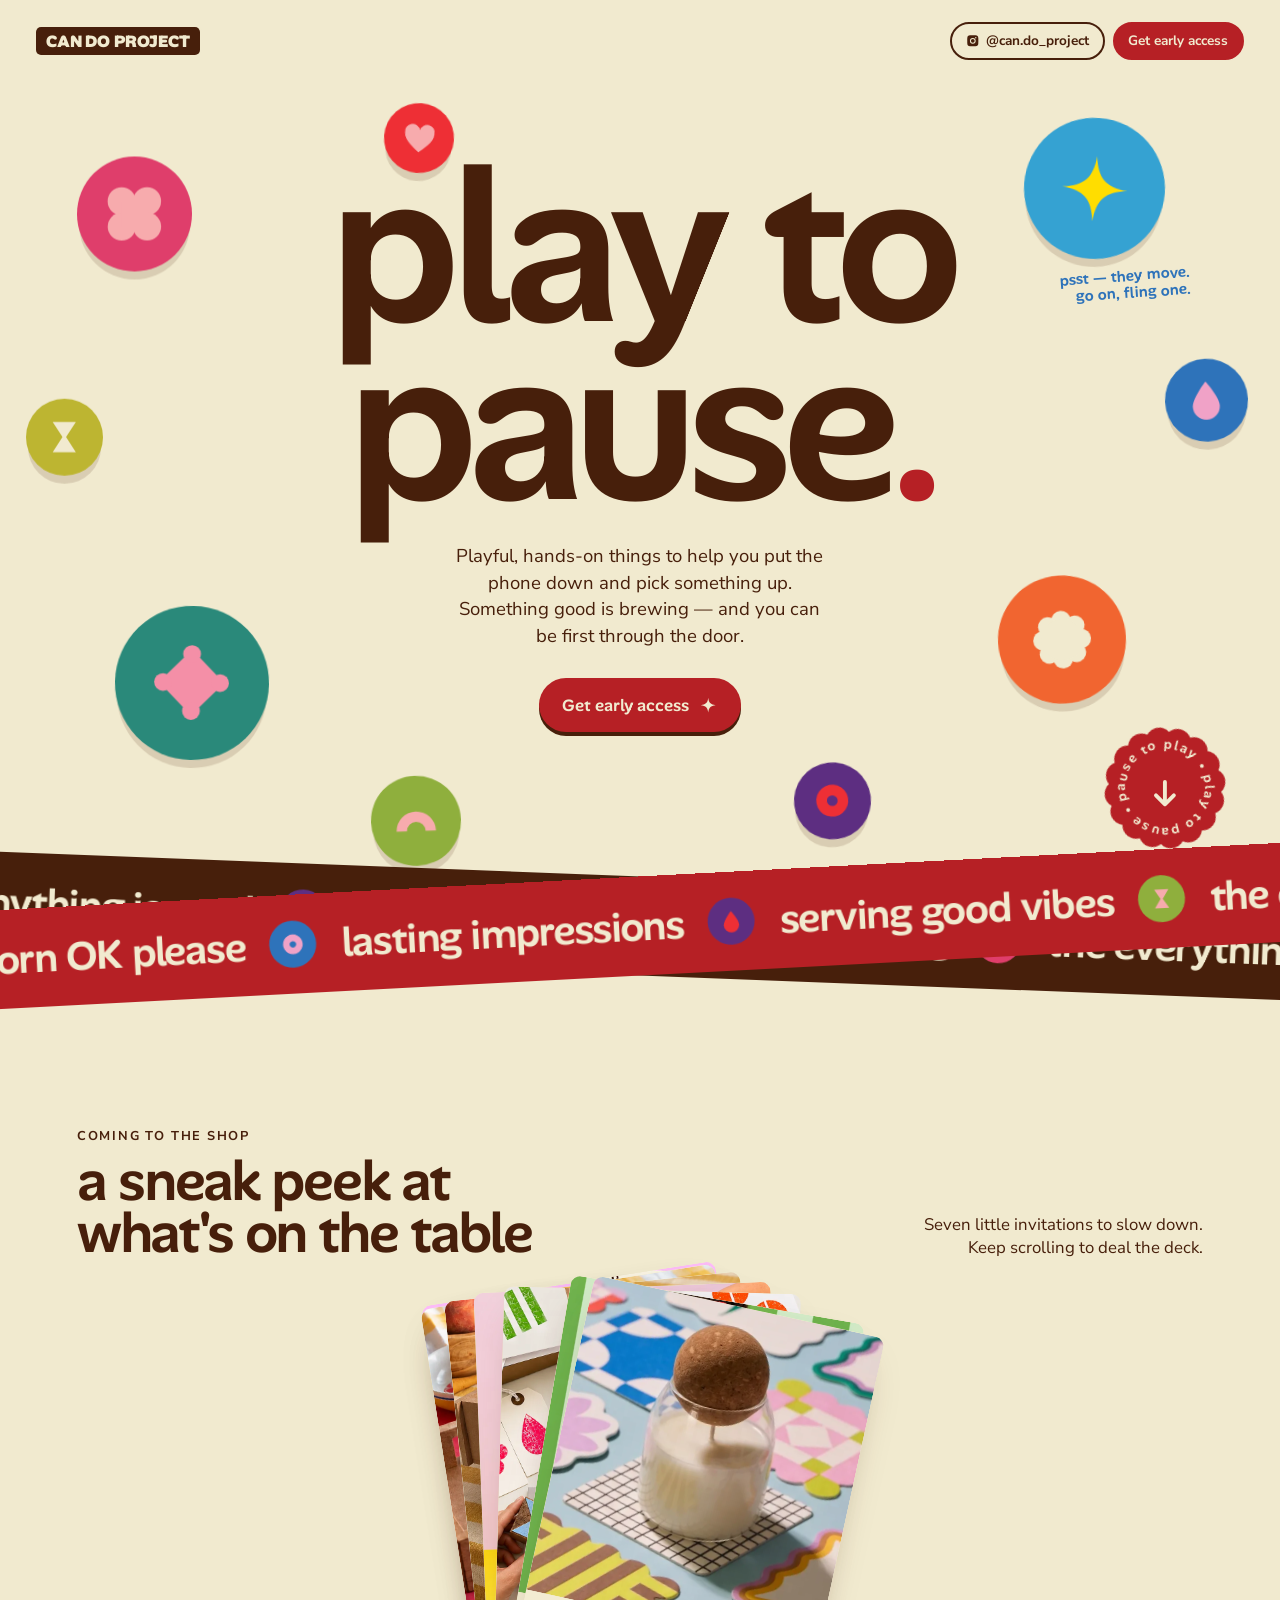
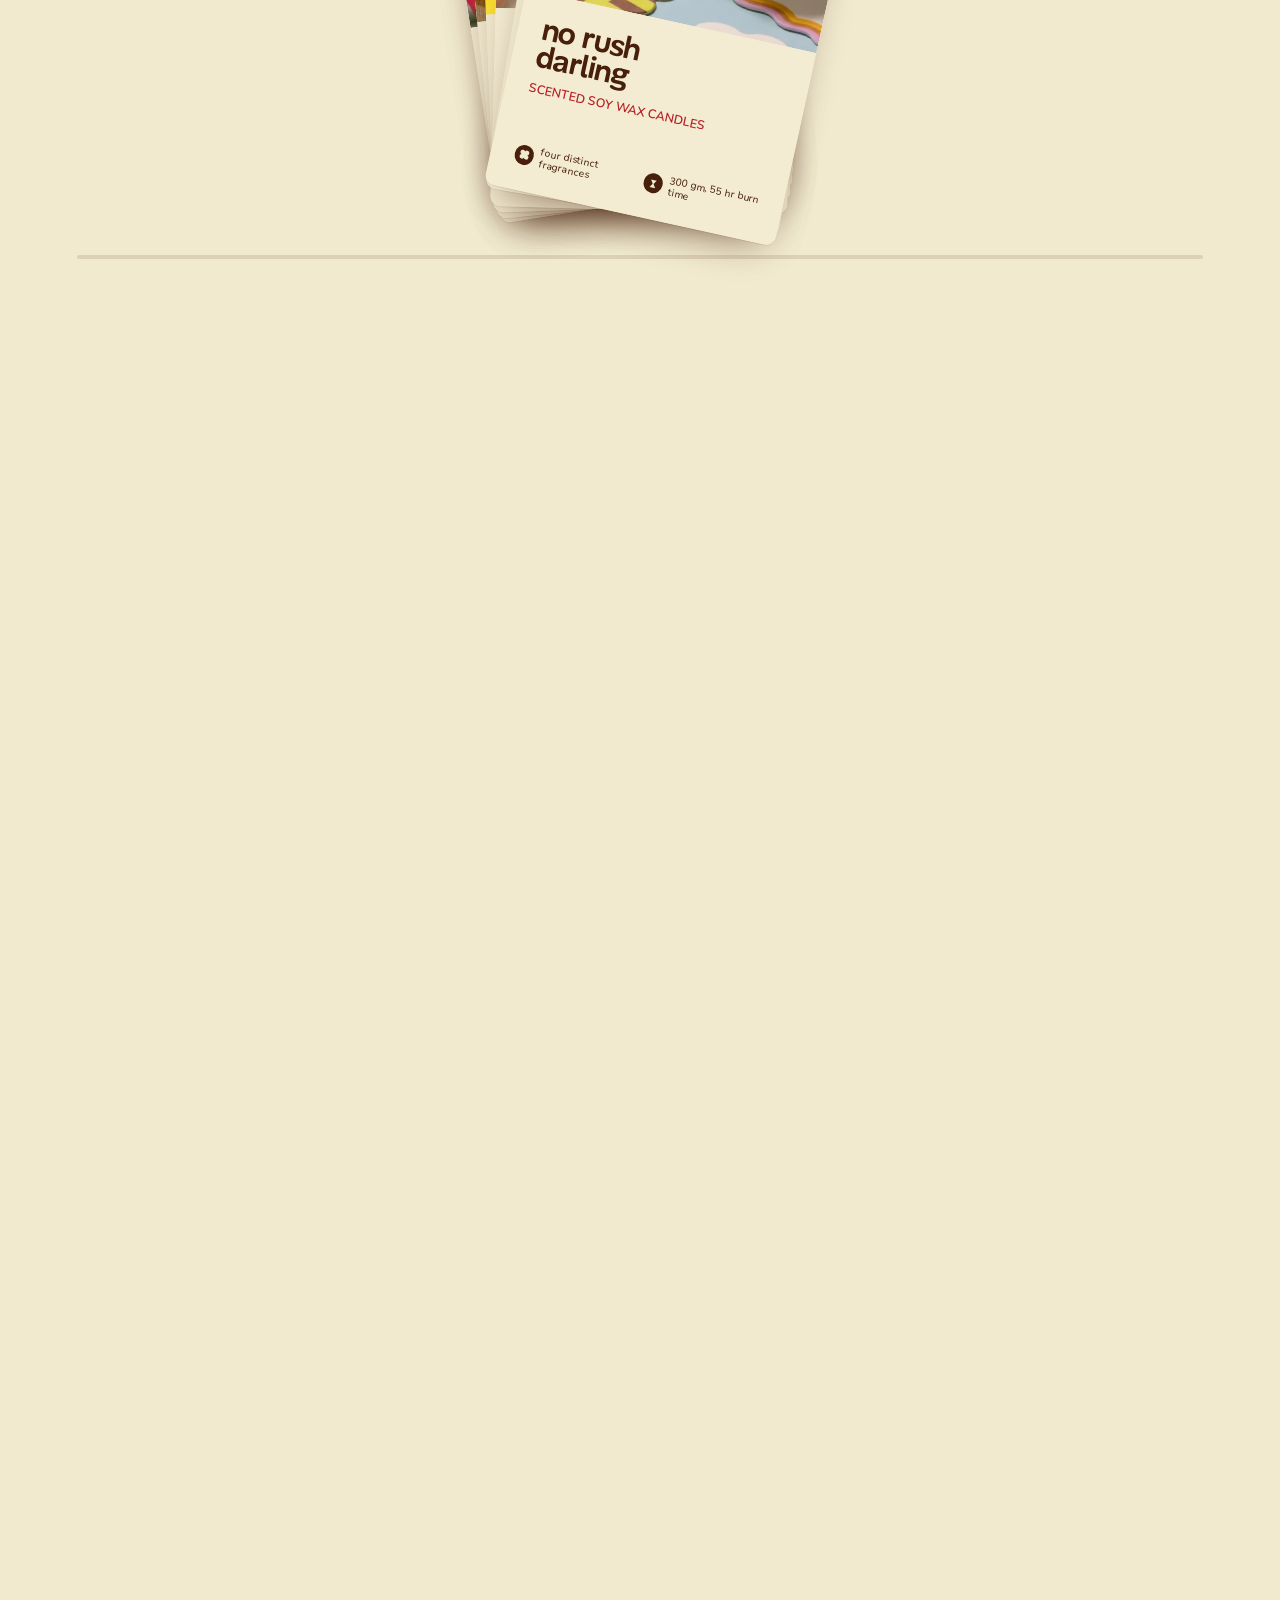
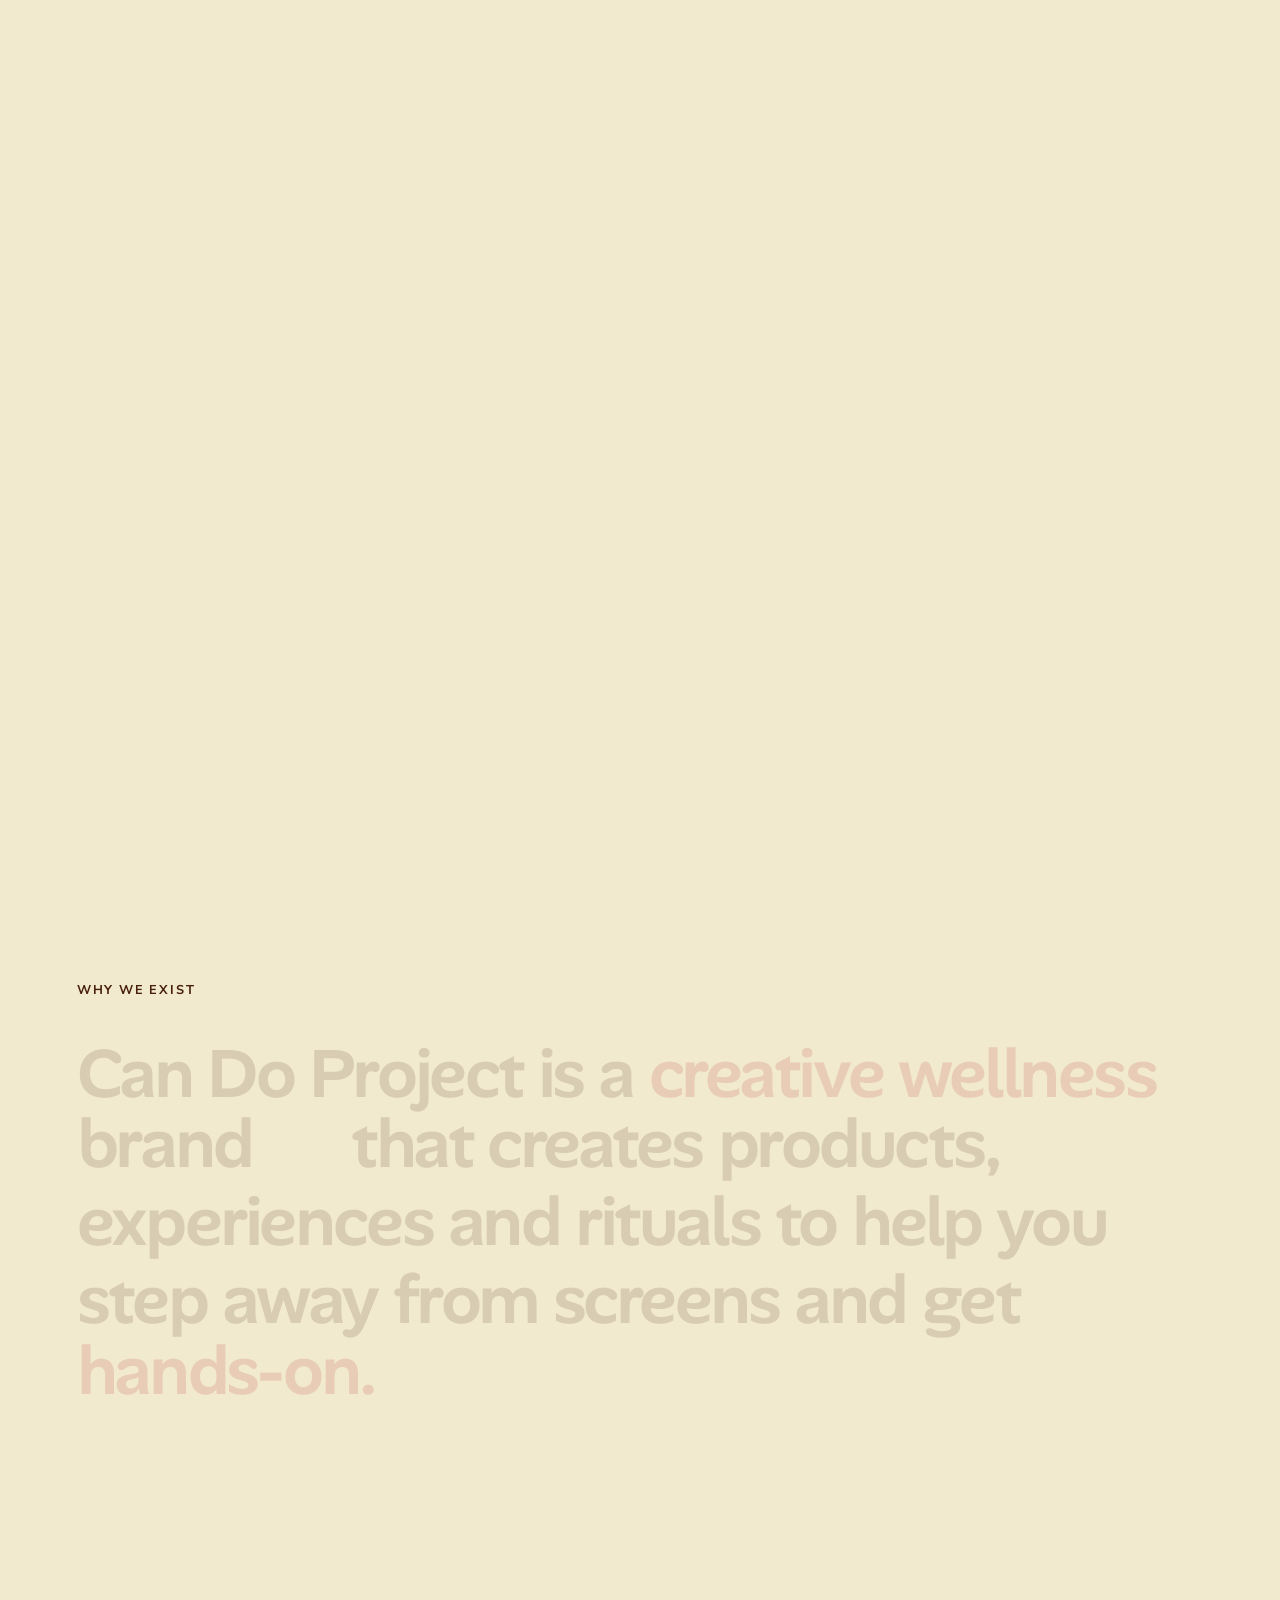
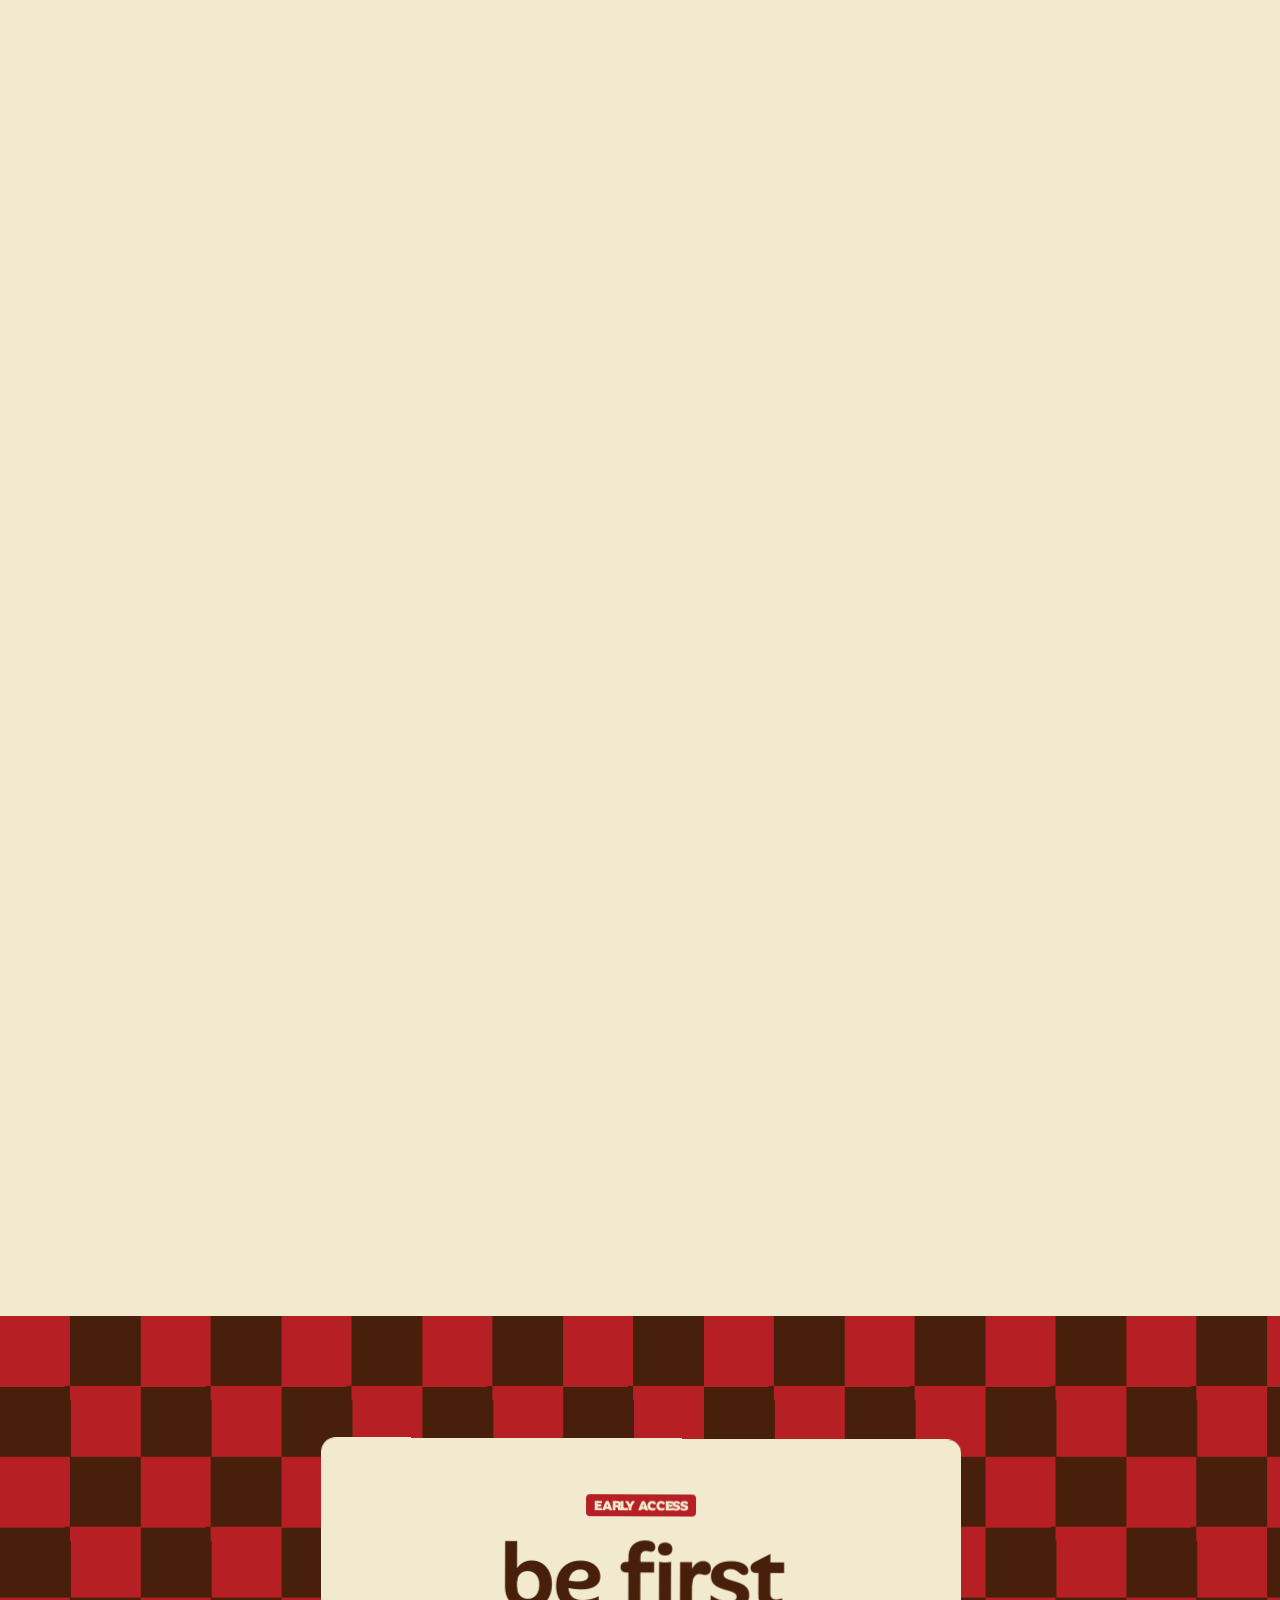
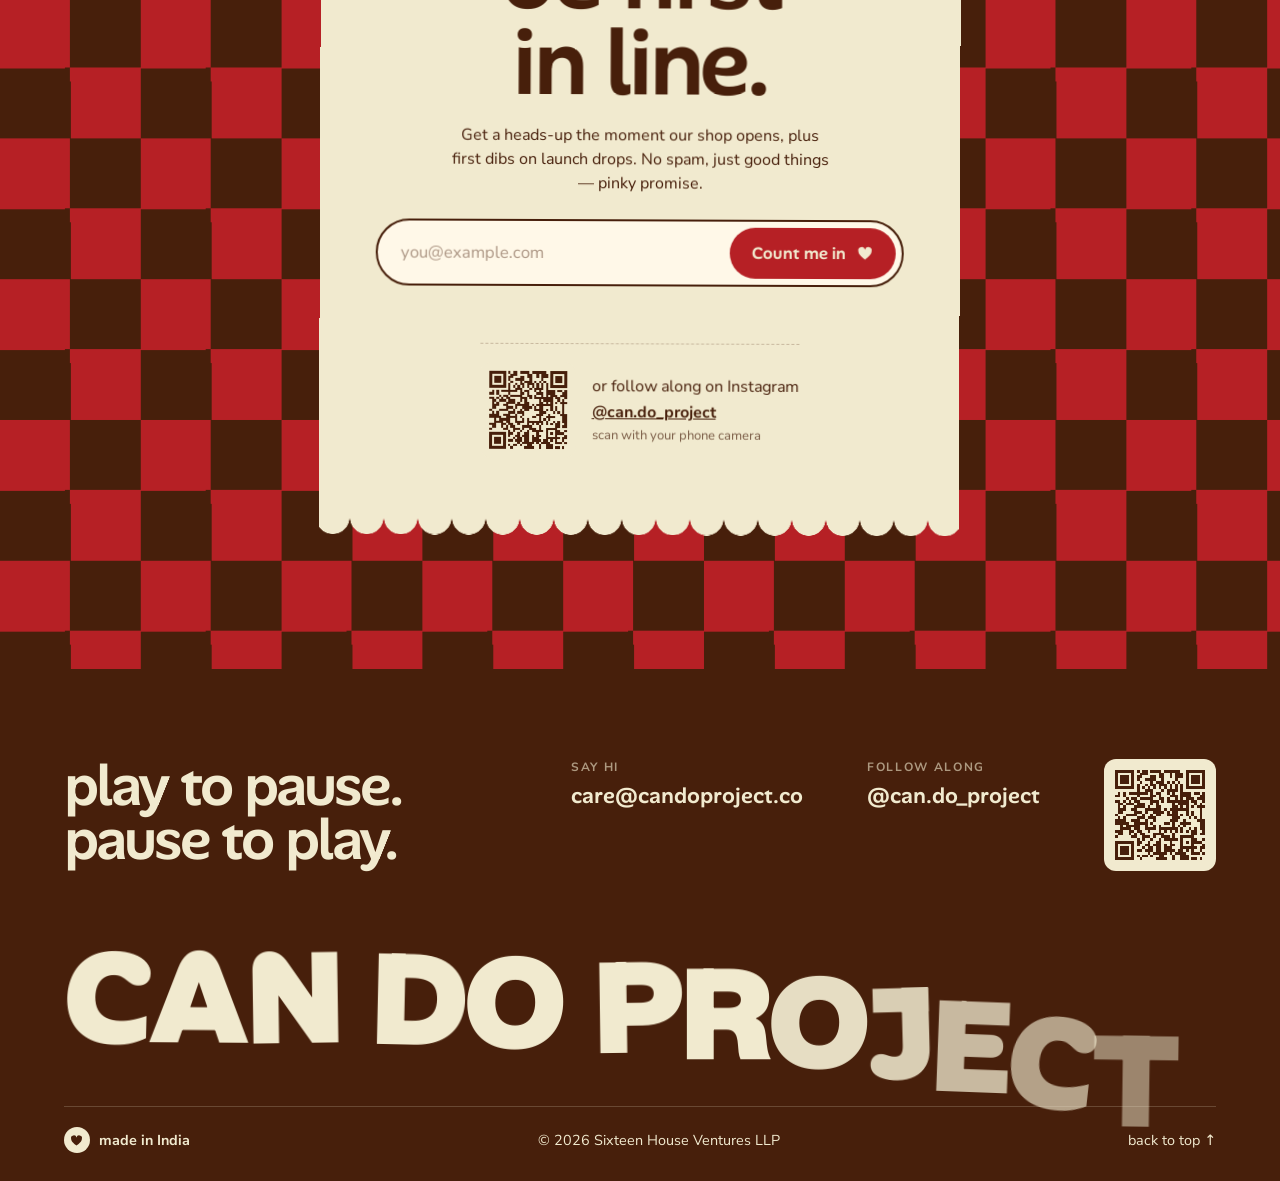
==== index.html @ a8f8ec64 "Centre the candle in the no rush darling card Crop the photo around the jar; it sat in the top-left " ====
<!doctype html>
<html lang="en">
<head>
  <meta charset="utf-8">
  <meta name="viewport" content="width=device-width, initial-scale=1">
  <title>Can Do Project — play to pause. Coming soon.</title>
  <meta name="description" content="Can Do Project is a creative wellness brand making hands-on products, experiences and rituals to help you step away from screens. Our shop opens soon — get early access.">
  <meta name="theme-color" content="#f1eacf">
  <meta property="og:type" content="website">
  <meta property="og:title" content="Can Do Project — play to pause.">
  <meta property="og:description" content="Hands-on things to help you step away from screens. Our shop opens soon.">
  <link rel="canonical" href="https://cando-project.in/">
  <meta property="og:url" content="https://cando-project.in/">
  <meta property="og:image" content="https://cando-project.in/assets/img/playing-cards-1.webp">
  <meta name="twitter:card" content="summary_large_image">
  <link rel="icon" href="data:image/svg+xml,%3Csvg xmlns='http://www.w3.org/2000/svg' viewBox='0 0 100 100'%3E%3Ccircle cx='50' cy='50' r='50' fill='%23df3e6b'/%3E%3Cg fill='%23f7abad'%3E%3Ccircle cx='37' cy='37' r='13'/%3E%3Ccircle cx='63' cy='37' r='13'/%3E%3Ccircle cx='37' cy='63' r='13'/%3E%3Ccircle cx='63' cy='63' r='13'/%3E%3Crect x='37' y='37' width='26' height='26'/%3E%3C/g%3E%3C/svg%3E">
  <link rel="preload" href="assets/fonts/AlanSans-Variable.woff2" as="font" type="font/woff2" crossorigin>
  <link rel="stylesheet" href="assets/css/base.css">
  <link rel="stylesheet" href="style.css">
</head>
<body>
  <a class="skip" href="#signup">Skip to early access signup</a>

  <header class="site-header">
    <a class="wordmark wordmark--tag" href="#top" aria-label="Can Do Project, back to top">Can Do Project</a>
    <nav class="site-header__nav" aria-label="Primary">
      <a class="pill pill--ghost" href="https://www.instagram.com/can.do_project" target="_blank" rel="noopener">
        <svg class="icon" viewBox="0 0 24 24" aria-hidden="true"><path d="M12 2.2c3.2 0 3.6 0 4.8.1 3.2.1 4.8 1.7 4.9 4.9.1 1.3.1 1.6.1 4.8s0 3.6-.1 4.8c-.1 3.2-1.7 4.8-4.9 4.9-1.3.1-1.6.1-4.8.1s-3.6 0-4.8-.1c-3.3-.1-4.8-1.7-4.9-4.9C2.2 15.6 2.2 15.2 2.2 12s0-3.6.1-4.8C2.4 3.9 3.9 2.4 7.2 2.3 8.4 2.2 8.8 2.2 12 2.2zm0 4.7a5.1 5.1 0 1 0 0 10.2 5.1 5.1 0 0 0 0-10.2zm0 8.4a3.3 3.3 0 1 1 0-6.6 3.3 3.3 0 0 1 0 6.6zm5.3-9.8a1.2 1.2 0 1 0 0 2.4 1.2 1.2 0 0 0 0-2.4z"/></svg>
        <span>@can.do_project</span>
      </a>
      <a class="pill pill--solid" href="#signup">Get early access</a>
    </nav>
  </header>

  <main id="top">
    <!-- HERO -->
    <section class="hero" aria-labelledby="hero-title">
      <div class="hero__coins" aria-hidden="true">
        <div class="drag" style="--x:6%;--y:17%;--s:9"><div class="coin" style="--bg:var(--rose);--fg:var(--blush)"><svg class="icon"><use href="assets/icons.svg#i-quatrefoil"/></svg></div></div>
        <div class="drag" style="--x:80%;--y:13%;--s:11"><div class="coin" style="--bg:var(--sky);--fg:var(--sun)"><svg class="icon"><use href="assets/icons.svg#i-sparkle"/></svg></div></div>
        <div class="drag" style="--x:9%;--y:68%;--s:12"><div class="coin" style="--bg:var(--teal);--fg:#f48fa7"><svg class="icon"><use href="assets/icons.svg#i-pillow"/></svg></div></div>
        <div class="drag" style="--x:78%;--y:64%;--s:10"><div class="coin" style="--bg:var(--tangerine);--fg:var(--beige)"><svg class="icon"><use href="assets/icons.svg#i-burst"/></svg></div></div>
        <div class="drag" style="--x:30%;--y:11%;--s:5.5"><div class="coin" style="--bg:var(--cherry);--fg:var(--blush)"><svg class="icon"><use href="assets/icons.svg#i-heart"/></svg></div></div>
        <div class="drag" style="--x:62%;--y:84%;--s:6"><div class="coin" style="--bg:var(--plum);--fg:var(--cherry)"><svg class="icon"><use href="assets/icons.svg#i-dot-ring"/></svg></div></div>
        <div class="drag drag--wide" style="--x:91%;--y:40%;--s:6.5"><div class="coin" style="--bg:var(--cobalt);--fg:var(--bubblegum)"><svg class="icon"><use href="assets/icons.svg#i-drop"/></svg></div></div>
        <div class="drag drag--wide" style="--x:2%;--y:44%;--s:6"><div class="coin" style="--bg:var(--olive);--fg:var(--beige)"><svg class="icon"><use href="assets/icons.svg#i-hourglass"/></svg></div></div>
        <div class="drag" style="--x:29%;--y:86%;--s:7"><div class="coin" style="--bg:var(--leaf);--fg:var(--blush)"><svg class="icon"><use href="assets/icons.svg#i-rainbow"/></svg></div></div>
        <p class="hero__hint">psst — they move.<br>go on, fling one.</p>
      </div>

      <div class="hero__inner">
        <h1 class="hero__title" id="hero-title">
          <span class="line">play to</span>
          <span class="line">pause<span class="hero__dot">.</span></span>
        </h1>
        <p class="hero__lede">Playful, hands-on things to help you put the phone down and pick something up. Something good is brewing — and you can be first through the door.</p>
        <a class="btn" href="#signup">
          <span>Get early access</span>
          <svg class="icon" aria-hidden="true"><use href="assets/icons.svg#i-sparkle"/></svg>
        </a>
      </div>

      <a class="badge" href="#products" aria-label="Scroll to see what we're making">
        <svg class="badge__spin" viewBox="0 0 100 100" aria-hidden="true">
          <use href="assets/icons.svg#i-badge" fill="var(--red)"/>
          <defs><path id="badge-path" d="M50 50m-31 0a31 31 0 1 1 62 0a31 31 0 1 1-62 0"/></defs>
          <!-- textLength = circumference − (circumference − natural width) ÷ 32 chars, so the gap at the join matches the others (spacing is only added between chars) -->
          <text><textPath href="#badge-path" textLength="193.55" lengthAdjust="spacing">play to pause • pause to play •&#160;</textPath></text>
        </svg>
        <svg class="badge__arrow" viewBox="0 0 24 24" aria-hidden="true"><path d="M12 4v15m0 0-6-6m6 6 6-6" fill="none" stroke="currentColor" stroke-width="2.6" stroke-linecap="round" stroke-linejoin="round"/></svg>
      </a>
    </section>

    <!-- MARQUEE -->
    <div class="ribbons" aria-hidden="true">
      <div class="ribbon ribbon--back"><div class="ribbon__track" data-dir="-1"></div></div>
      <div class="ribbon ribbon--front"><div class="ribbon__track" data-dir="1"></div></div>
    </div>

    <!-- PRODUCTS -->
    <section class="products" id="products" aria-labelledby="products-title">
      <div class="products__head">
        <p class="eyebrow">coming to the shop</p>
        <h2 id="products-title">a sneak peek at<br>what's on the table</h2>
        <p class="products__note">Seven little invitations to slow down. <span class="desk-only">Keep scrolling to deal the deck.</span><span class="mob-only">Swipe through the deck.</span></p>
      </div>

      <div class="products__viewport">
        <div class="products__track">
          <article class="easel" style="--c:var(--sleeve-pink)">
            <div class="easel__img"><img src="assets/img/playing-cards-5.webp" alt="Hands holding illustrated Can Do Project playing cards" width="1121" height="1403" loading="lazy" decoding="async"></div>
            <div class="easel__body">
              <h3 class="easel__title">play. pause.<br>shuffle. repeat.</h3>
              <p class="easel__kind">Playing cards</p>
              <ul class="easel__points">
                <li><span class="coin"><svg class="icon"><use href="assets/icons.svg#i-bars"/></svg></span>52 playing cards + 2 jokers</li>
                <li><span class="coin"><svg class="icon"><use href="assets/icons.svg#i-plus-flower"/></svg></span>kit includes acrylic markers</li>
              </ul>
            </div>
          </article>

          <article class="easel" style="--c:var(--sleeve-green)">
            <div class="easel__img"><img src="assets/img/tray-3.webp" alt="Wooden tray with rotating beads on a striped cloth beside paint pots" width="1600" height="902" loading="lazy" decoding="async"></div>
            <div class="easel__body">
              <h3 class="easel__title">serving<br>good vibes</h3>
              <p class="easel__kind">Tray with rotating beads</p>
              <ul class="easel__points">
                <li><span class="coin"><svg class="icon"><use href="assets/icons.svg#i-heart"/></svg></span>crafted by skilled hands</li>
                <li><span class="coin"><svg class="icon"><use href="assets/icons.svg#i-plus-flower"/></svg></span>kit includes paints and paint brush</li>
              </ul>
            </div>
          </article>

          <article class="easel" style="--c:var(--sleeve-navy)">
            <div class="easel__img"><img src="assets/img/truck-2.webp" alt="Handmade wooden truck on a yellow striped tablecloth with paints" width="1536" height="1024" loading="lazy" decoding="async"></div>
            <div class="easel__body">
              <h3 class="easel__title">horn OK<br>please</h3>
              <p class="easel__kind">Truck with wheels</p>
              <ul class="easel__points">
                <li><span class="coin"><svg class="icon"><use href="assets/icons.svg#i-heart"/></svg></span>crafted by skilled hands</li>
                <li><span class="coin"><svg class="icon"><use href="assets/icons.svg#i-plus-flower"/></svg></span>kit includes paints and paint brush</li>
              </ul>
            </div>
          </article>

          <article class="easel" style="--c:var(--red)">
            <div class="easel__img"><img src="assets/img/journal-8.webp" alt="A red 'the anything journal' balanced on a yellow surface" width="1067" height="1600" loading="lazy" decoding="async"></div>
            <div class="easel__body">
              <h3 class="easel__title">the anything<br>journal</h3>
              <p class="easel__kind">Prompted journal</p>
              <ul class="easel__points">
                <li><span class="coin"><svg class="icon"><use href="assets/icons.svg#i-arch"/></svg></span>120+ pages with prompts</li>
                <li><span class="coin"><svg class="icon"><use href="assets/icons.svg#i-plus-flower"/></svg></span>includes sticker sheet</li>
              </ul>
            </div>
          </article>

          <article class="easel" style="--c:var(--sleeve-purple)">
            <div class="easel__img"><img src="assets/img/blocks-1.webp" alt="Wooden printing blocks stamping colourful shapes onto cards and tags" width="1600" height="900" loading="lazy" decoding="async"></div>
            <div class="easel__body">
              <h3 class="easel__title">lasting<br>impressions</h3>
              <p class="easel__kind">Wooden blocks &amp; cards</p>
              <ul class="easel__points">
                <li><span class="coin"><svg class="icon"><use href="assets/icons.svg#i-peanut"/></svg></span>crafted from jamun wood</li>
                <li><span class="coin"><svg class="icon"><use href="assets/icons.svg#i-plus-flower"/></svg></span>kit includes paints and paint brush</li>
              </ul>
            </div>
          </article>

          <article class="easel" style="--c:var(--cherry)">
            <div class="easel__img"><img src="assets/img/tote-1.webp" alt="Person carrying a canvas tote with a red strap against green stripes" width="1600" height="1132" loading="lazy" decoding="async"></div>
            <div class="easel__body">
              <h3 class="easel__title">the everything<br>tote</h3>
              <p class="easel__kind">Everyday canvas tote</p>
              <ul class="easel__points">
                <li><span class="coin"><svg class="icon"><use href="assets/icons.svg#i-squiggle-block"/></svg></span>press-on stickers included</li>
                <li><span class="coin"><svg class="icon"><use href="assets/icons.svg#i-plus-flower"/></svg></span>acrylic markers inside</li>
              </ul>
            </div>
          </article>

          <article class="easel" style="--c:var(--choc);--k:var(--red)">
            <div class="easel__img"><img src="assets/img/candle-2-centre.webp" alt="Soy wax candle in a glass jar with a cork lid, on patterned coasters" width="660" height="740" loading="lazy" decoding="async"></div>
            <div class="easel__body">
              <h3 class="easel__title">no rush<br>darling</h3>
              <p class="easel__kind">Scented soy wax candles</p>
              <ul class="easel__points">
                <li><span class="coin"><svg class="icon"><use href="assets/icons.svg#i-quatrefoil"/></svg></span>four distinct fragrances</li>
                <li><span class="coin"><svg class="icon"><use href="assets/icons.svg#i-hourglass"/></svg></span>300 gm, 55 hr burn time</li>
              </ul>
            </div>
          </article>
        </div>
      </div>
      <div class="products__progress" aria-hidden="true"><span></span></div>
    </section>

    <!-- MANIFESTO -->
    <section class="manifesto" aria-label="About Can Do Project">
      <p class="eyebrow">why we exist</p>
      <p class="manifesto__text">
        Can Do Project is a <em>creative wellness</em> brand
        <span class="m-coin coin" style="--bg:var(--sky);--fg:var(--sun)" aria-hidden="true"><svg class="icon"><use href="assets/icons.svg#i-sparkle"/></svg></span>
        that creates products, experiences and rituals to help you
        <span class="m-coin coin" style="--bg:var(--rose);--fg:var(--blush)" aria-hidden="true"><svg class="icon"><use href="assets/icons.svg#i-quatrefoil"/></svg></span>
        step away from screens and get <em>hands-on.</em>
      </p>
      <p class="manifesto__sub">Whether you're spending time alone or with loved ones, we make space for you to be present, unwind and simply enjoy the moment.</p>
    </section>

    <!-- SIGNUP -->
    <section class="signup pat-checker" id="signup" aria-labelledby="signup-title">
      <div class="signup__card scallop-bottom">
        <div class="signup__content">
          <span class="wordmark wordmark--tag signup__tag">Early access</span>
          <h2 id="signup-title">be first<br>in line.</h2>
          <p>Get a heads-up the moment our shop opens, plus first dibs on launch drops. No spam, just good things — pinky promise.</p>

          <!--
            Wire-up: set data-endpoint to your list's POST URL (Klaviyo / Formspree / a Shopify
            customer form proxy). The handler in main.js POSTs FormData with an `email` field.
            Left empty, the form shows the success state locally so the page can be reviewed.
          -->
          <form class="signup__form" data-endpoint="" novalidate>
            <label class="sr-only" for="email">Email address</label>
            <input id="email" name="email" type="email" inputmode="email" autocomplete="email" placeholder="you@example.com" required aria-describedby="email-msg">
            <button type="submit" class="btn">
              <span>Count me in</span>
              <svg class="icon" aria-hidden="true"><use href="assets/icons.svg#i-heart"/></svg>
            </button>
          </form>
          <p class="signup__msg" id="email-msg" role="status" aria-live="polite"></p>
          <div class="qr-follow signup__qr">
            <a class="qr" href="https://www.instagram.com/can.do_project" target="_blank" rel="noopener" aria-label="Instagram QR code — @can.do_project">
              <svg aria-hidden="true"><use href="assets/icons.svg#i-qr-instagram"/></svg>
            </a>
            <p class="qr-follow__text">
              <span>or follow along on Instagram</span>
              <a href="https://www.instagram.com/can.do_project" target="_blank" rel="noopener"><strong>@can.do_project</strong></a>
              <span class="qr-follow__hint qr-only">scan with your phone camera</span>
            </p>
          </div>
        </div>

        <div class="signup__done" hidden>
          <div class="coin signup__done-coin" style="--bg:var(--red);--fg:var(--beige)" aria-hidden="true"><svg class="icon"><use href="assets/icons.svg#i-burst"/></svg></div>
          <h2 tabindex="-1">you're on<br>the list!</h2>
          <p>We'll send one little note when the doors open. Until then — no rush, darling.</p>
        </div>
        <div class="signup__burst" aria-hidden="true"></div>
      </div>
    </section>
  </main>

  <footer class="site-footer">
    <div class="site-footer__top">
      <p class="site-footer__line">play to pause.<br>pause to play.</p>
      <div class="site-footer__links">
        <div>
          <p class="label">say hi</p>
          <a href="mailto:care@candoproject.co">care@candoproject.co</a>
        </div>
        <div>
          <p class="label">follow along</p>
          <a href="https://www.instagram.com/can.do_project" target="_blank" rel="noopener">@can.do_project</a>
        </div>
        <a class="qr site-footer__qr" href="https://www.instagram.com/can.do_project" target="_blank" rel="noopener" aria-label="Instagram QR code — @can.do_project">
          <svg aria-hidden="true"><use href="assets/icons.svg#i-qr-instagram"/></svg>
        </a>
      </div>
    </div>
    <p class="site-footer__mark wordmark" aria-hidden="true">Can Do Project</p>
    <div class="site-footer__bottom">
      <span class="made"><span class="coin" style="--bg:var(--beige);--fg:var(--choc)" aria-hidden="true"><svg class="icon"><use href="assets/icons.svg#i-heart"/></svg></span> made in India</span>
      <span>© 2026 Sixteen House Ventures LLP</span>
      <a href="#top">back to top ↑</a>
    </div>
  </footer>

  <script src="assets/vendor/gsap/gsap.min.js"></script>
  <script src="assets/vendor/gsap/ScrollTrigger.min.js"></script>
  <script src="assets/vendor/gsap/SplitText.min.js"></script>
  <script src="assets/vendor/gsap/Draggable.min.js"></script>
  <script src="assets/vendor/gsap/InertiaPlugin.min.js"></script>
  <script src="main.js"></script>
</body>
</html>
---- assets/css/base.css ----
/* Can Do Project — shared tokens. Values sampled from CDP_Design Toolkit-22Oct.ai */

@font-face {
  font-family: "Alan Sans";
  src: url("../fonts/AlanSans-Variable.woff2") format("woff2");
  font-weight: 300 900;
  font-display: swap;
}
@font-face {
  font-family: "Nunito Sans";
  src: url("../fonts/NunitoSans-Variable.woff2") format("woff2");
  font-weight: 200 1000;
  font-stretch: 75% 125%;
  font-display: swap;
}

:root {
  /* primary */
  --red: #b62025;
  --choc: #471f0b;
  --beige: #f1eacf;

  /* secondary — use in the recommended pairs below */
  --blush: #f7abad;
  --cherry: #ee2f35;
  --sky: #35a2d2;
  --sun: #ffdd00;
  --cobalt: #2e73ba;
  --bubblegum: #f0a2c7;
  --teal: #2a897a;
  --tangerine: #f16530;
  --slate: #6196a5;
  --candy: #f8c1d9;
  --leaf: #8faf3d;
  --olive: #bdb531;
  --mauve: #c99fba;
  --plum: #5d2e81;
  --rose: #df3e6b;

  /* packaging sleeve colours */
  --sleeve-purple: #5d2c86;
  --sleeve-pink: #ed3e74;
  --sleeve-cyan: #3ec6f0;
  --sleeve-navy: #1b4f9c;
  --sleeve-green: #0f6b55;
  --kraft: #b98d67;

  --font-head: "Alan Sans", "Nunito Sans", system-ui, sans-serif;
  --font-body: "Nunito Sans", system-ui, sans-serif;

  --ease-out: cubic-bezier(0.22, 1, 0.36, 1);
  --ease-bounce: cubic-bezier(0.34, 1.56, 0.64, 1);
}

*,
*::before,
*::after { box-sizing: border-box; }

html { -webkit-text-size-adjust: 100%; }

body {
  margin: 0;
  font-family: var(--font-body);
  font-weight: 400;
  color: var(--choc);
  background: var(--beige);
  -webkit-font-smoothing: antialiased;
  text-rendering: optimizeLegibility;
}

img, svg { display: block; max-width: 100%; }

h1, h2, h3, h4 {
  margin: 0;
  font-family: var(--font-head);
  font-weight: 600;
  letter-spacing: -0.035em;
  line-height: 0.92;
}

p { margin: 0; }

a { color: inherit; }

button, input { font: inherit; color: inherit; }

.sr-only {
  position: absolute; width: 1px; height: 1px; padding: 0; margin: -1px;
  overflow: hidden; clip: rect(0 0 0 0); white-space: nowrap; border: 0;
}

/* Wordmark — Alan Sans heavy caps, as in the logo lockups */
.wordmark {
  font-family: var(--font-head);
  font-weight: 800;
  letter-spacing: -0.01em;
  text-transform: uppercase;
  line-height: 1;
}
.wordmark--tag {
  display: inline-block;
  padding: 0.35em 0.6em 0.3em;
  border-radius: 0.3em;
  background: var(--choc);
  color: var(--beige);
}

/* Icon from sprite: <svg class="icon"><use href="../assets/icons.svg#i-quatrefoil"/></svg> */
.icon { width: 1em; height: 1em; fill: currentColor; flex: none; }

/* Coin: coloured circle holding a lighter shape (the packaging icon grid) */
.coin {
  --bg: var(--rose);
  --fg: var(--blush);
  display: grid;
  place-items: center;
  aspect-ratio: 1;
  border-radius: 50%;
  background: var(--bg);
  color: var(--fg);
}
.coin > .icon { width: 58%; height: 58%; }

/* Scalloped bottom edge — the cream card on every sleeve */
.scallop-bottom {
  --s: 28px;
  -webkit-mask:
    linear-gradient(#000 0 0) top / 100% calc(100% - var(--s) / 2) no-repeat,
    radial-gradient(circle at 50% 0, #000 calc(var(--s) / 2 - 0.5px), #0000 calc(var(--s) / 2)) bottom / var(--s) calc(var(--s) / 2) repeat-x;
  mask:
    linear-gradient(#000 0 0) top / 100% calc(100% - var(--s) / 2) no-repeat,
    radial-gradient(circle at 50% 0, #000 calc(var(--s) / 2 - 0.5px), #0000 calc(var(--s) / 2)) bottom / var(--s) calc(var(--s) / 2) repeat-x;
}

/* Postage-stamp perforated edge */
.stamp-edge {
  --p: 14px;
  -webkit-mask: radial-gradient(circle at center, #0000 calc(var(--p) / 3.2), #000 calc(var(--p) / 3.2 + 0.5px)) 50% 50% / var(--p) var(--p) round,
    linear-gradient(#000 0 0) content-box;
  -webkit-mask-composite: source-over;
  padding: calc(var(--p) / 2);
  mask: radial-gradient(circle at center, #0000 calc(var(--p) / 3.2), #000 calc(var(--p) / 3.2 + 0.5px)) 50% 50% / var(--p) var(--p) round,
    linear-gradient(#000 0 0) content-box;
  mask-composite: add;
}

/* Instagram QR — dark-on-light only (inverted codes fail on some scanners).
   The symbol includes its own quiet zone, so no padding is needed. Hidden on phone
   widths: nobody can scan the screen they're holding, and the @handle link stays. */
.qr {
  --qr-size: 104px;
  display: block;
  flex: none;
  width: var(--qr-size);
  aspect-ratio: 1;
  border-radius: 12px;
  background: var(--beige);
  color: var(--choc);
  transition: transform 0.4s var(--ease-bounce);
}
.qr svg { width: 100%; height: 100%; }
a.qr:hover { transform: rotate(-3deg) scale(1.04); }
.qr-follow { display: flex; align-items: center; gap: 16px; }
.qr-follow__text { display: grid; gap: 2px; line-height: 1.3; }
.qr-follow__hint { font-size: 0.8125rem; opacity: 0.7; }
@media (max-width: 699px) {
  .qr, .qr-only { display: none; }
}

/* Patterns from the toolkit (red + chocolate) */
.pat-stripes { background: repeating-linear-gradient(90deg, var(--a, var(--choc)) 0 var(--w, 40px), var(--b, var(--red)) 0 calc(var(--w, 40px) * 2)); }
.pat-checker {
  background:
    repeating-conic-gradient(var(--a, var(--choc)) 0 25%, var(--b, var(--red)) 0 50%) 0 0 / var(--w, 80px) var(--w, 80px);
}
.pat-dots {
  background:
    radial-gradient(circle, var(--b, var(--red)) 70%, transparent calc(70% + 1px)) 0 0 / var(--w, 60px) var(--w, 60px),
    var(--a, var(--choc));
}

@media (prefers-reduced-motion: reduce) {
  *, *::before, *::after {
    animation-duration: 0.01ms !important;
    animation-iteration-count: 1 !important;
    transition-duration: 0.01ms !important;
    scroll-behavior: auto !important;
  }
}
---- style.css ----
/* v1 — playground */

html { scroll-behavior: smooth; overflow-x: clip; }
[hidden] { display: none !important; }
body { overflow-x: clip; }

:focus-visible {
  outline: 3px solid var(--sky);
  outline-offset: 3px;
  border-radius: 6px;
}

.skip {
  position: fixed; top: 10px; left: 10px; z-index: 100;
  padding: 10px 14px; border-radius: 8px;
  background: var(--choc); color: var(--beige);
  transform: translateY(-150%);
}
.skip:focus { transform: none; }

.eyebrow {
  display: inline-flex; align-items: center; gap: 0.55em;
  font-weight: 700; font-size: 0.8rem;
  letter-spacing: 0.14em; text-transform: uppercase;
}
.eyebrow .dot {
  width: 0.6em; height: 0.6em; border-radius: 50%;
  background: var(--cherry);
  box-shadow: 0 0 0 0 rgb(238 47 53 / 0.5);
  animation: ping 2s var(--ease-out) infinite;
}
@keyframes ping { 70%, 100% { box-shadow: 0 0 0 0.7em rgb(238 47 53 / 0); } }

/* buttons */
.btn {
  display: inline-flex; align-items: center; gap: 0.6em;
  padding: 0.95em 1.4em;
  border: 0; border-radius: 999px;
  background: var(--red); color: var(--beige);
  font-family: var(--font-head); font-weight: 600; font-size: 1.05rem;
  text-decoration: none; cursor: pointer;
  box-shadow: 0 4px 0 var(--choc);
  transition: transform 0.25s var(--ease-bounce), box-shadow 0.25s var(--ease-bounce), background 0.2s;
}
.btn .icon { width: 1.1em; height: 1.1em; transition: transform 0.6s var(--ease-bounce); }
.btn:hover { transform: translateY(-3px); box-shadow: 0 7px 0 var(--choc); }
.btn:hover .icon { transform: rotate(180deg) scale(1.15); }
.btn:active { transform: translateY(3px); box-shadow: 0 1px 0 var(--choc); }

.pill {
  display: inline-flex; align-items: center; gap: 0.5em;
  padding: 0.55em 1em;
  border-radius: 999px;
  font-weight: 700; font-size: 0.85rem; text-decoration: none;
  transition: transform 0.25s var(--ease-bounce), background 0.2s, color 0.2s;
}
.pill:hover { transform: translateY(-2px); }
.pill--ghost { background: rgb(241 234 207 / 0.85); border: 2px solid var(--choc); backdrop-filter: blur(6px); }
.pill--ghost:hover { background: var(--choc); color: var(--beige); }
.pill--solid { background: var(--red); color: var(--beige); border: 2px solid var(--red); box-shadow: 0 0 0 2px var(--beige); }
.pill--solid:hover { background: var(--choc); border-color: var(--choc); }

/* header */
.site-header {
  position: fixed; inset: 0 0 auto; z-index: 50;
  display: flex; justify-content: space-between; align-items: center;
  padding: clamp(12px, 2vw, 22px) clamp(14px, 3vw, 36px);
  pointer-events: none;
}
.site-header > * { pointer-events: auto; }
.site-header .wordmark--tag { font-size: clamp(0.85rem, 1.4vw, 1.05rem); text-decoration: none; box-shadow: 0 0 0 2px var(--beige); }
.site-header__nav { display: flex; gap: 8px; }

/* HERO */
.hero {
  position: relative;
  min-height: 100svh;
  display: grid; place-items: center;
  padding: 110px 20px 120px;
  overflow: hidden;
  isolation: isolate;
}
.hero__inner {
  position: relative; z-index: 1;
  display: grid; justify-items: center; gap: clamp(16px, 2.4vw, 28px);
  text-align: center;
  max-width: 1100px;
}
.hero__title {
  font-size: clamp(5rem, 17vw, 15.5rem);
  line-height: 0.82;
  letter-spacing: -0.055em;
  color: var(--choc);
}
.hero__title .line { display: block; }
.hero__title .char { display: inline-block; will-change: transform; }
.hero__dot { color: var(--red); }
.hero__lede {
  max-width: 34ch;
  font-size: clamp(1.02rem, 1.45vw, 1.25rem);
  line-height: 1.45;
}

.hero__coins { position: absolute; inset: 0; z-index: 2; pointer-events: none; }
.drag {
  position: absolute;
  left: var(--x); top: var(--y);
  width: clamp(3.4rem, calc(var(--s) * 1vw), 11.5rem);
  pointer-events: auto;
  cursor: grab;
  touch-action: none;
}
.drag:active { cursor: grabbing; }
.drag .coin {
  width: 100%;
  box-shadow: 0 10px 0 -2px rgb(71 31 11 / 0.14);
  transition: box-shadow 0.3s;
}
.drag.is-dragging .coin { box-shadow: 0 22px 18px -6px rgb(71 31 11 / 0.28); }
.hero__hint {
  position: absolute; right: 7%; top: calc(13% + clamp(3.4rem, 11vw, 11.5rem) + 10px);
  font-family: var(--font-head); font-weight: 600; font-size: 0.95rem; line-height: 1.15;
  text-align: right;
  transform: rotate(-4deg);
  color: var(--cobalt);
}

/* badge */
.badge {
  position: absolute; z-index: 3;
  right: clamp(14px, 4vw, 56px); bottom: clamp(14px, 4vw, 48px);
  width: clamp(96px, 10vw, 140px); aspect-ratio: 1;
  display: grid; place-items: center;
  color: var(--beige);
}
.badge > svg { grid-area: 1 / 1; }
.badge__spin { width: 100%; height: 100%; overflow: visible; }
.badge__spin text {
  fill: var(--beige);
  font-family: var(--font-head); font-weight: 600; font-size: 10.5px; letter-spacing: 0.02em;
}
.badge__arrow { width: 28%; height: 28%; }

/* RIBBONS */
.ribbons {
  position: relative; z-index: 4;
  height: clamp(130px, 14vw, 210px);
  margin-top: clamp(-80px, -5vw, -40px);
  overflow-x: clip;
  pointer-events: none;
}
.ribbon {
  position: absolute; left: -5%; right: -5%; top: 50%;
  overflow: hidden;
  padding: 0.55em 0;
  font-family: var(--font-head); font-weight: 600;
  font-size: clamp(1.4rem, 3.2vw, 2.6rem);
  letter-spacing: -0.03em;
  white-space: nowrap;
}
.ribbon--front { background: var(--red); color: var(--beige); transform: translateY(-50%) rotate(-3deg); }
.ribbon--back { background: var(--choc); color: var(--beige); transform: translateY(-50%) rotate(2.2deg); }
.ribbon__track { display: flex; width: max-content; }
.ribbon__set { display: flex; align-items: center; }
.ribbon__item { display: inline-flex; align-items: center; gap: 0.6em; padding-right: 0.6em; }
.ribbon__item .coin { width: 1.15em; }

/* PRODUCTS */
.products {
  --card-w: clamp(260px, 74vw, 320px);
  position: relative;
  padding: clamp(60px, 8vw, 110px) 0 clamp(40px, 5vw, 70px);
}
.products__head {
  padding: 0 clamp(20px, 6vw, 88px);
  display: grid; gap: 14px;
  max-width: 900px;
}
.products__head h2 { font-size: clamp(2.6rem, 6.4vw, 5.8rem); }
.products__note { font-size: 1.05rem; max-width: 40ch; }
.desk-only { display: none; }

.products__viewport {
  margin-top: clamp(28px, 4vw, 48px);
  overflow-x: auto;
  scroll-snap-type: x mandatory;
  scrollbar-width: none;
  -webkit-overflow-scrolling: touch;
}
.products__viewport::-webkit-scrollbar { display: none; }
.products__track {
  display: flex; gap: clamp(16px, 2.2vw, 30px);
  width: max-content;
  padding: 16px clamp(20px, 6vw, 88px) 36px;
}
/* swipe mode: pad so the first and last cards can snap to dead centre */
.products:not(.is-deck) .products__track { padding-inline: max(20px, calc((100vw - var(--card-w)) / 2)); }

.easel {
  --c: var(--red);
  --w: var(--card-w);
  flex: none;
  width: var(--w);
  aspect-ratio: 12 / 21;
  display: flex; flex-direction: column;
  border-radius: 10px;
  background: var(--beige);
  box-shadow: 0 1px 0 rgb(71 31 11 / 0.08), 0 18px 40px -18px rgb(71 31 11 / 0.35);
  overflow: hidden;
  scroll-snap-align: center;
  transform-origin: 50% 90%;
  transition: box-shadow 0.4s;
}
.easel:hover { box-shadow: 0 1px 0 rgb(71 31 11 / 0.08), 0 30px 50px -18px rgb(71 31 11 / 0.45); }
.easel__img { flex: 0 0 62%; overflow: hidden; background: var(--c); }
.easel__img img {
  width: 100%; height: 100%; object-fit: cover;
  transition: transform 0.9s var(--ease-out);
}
.easel:hover .easel__img img { transform: scale(1.06); }
.easel__body {
  flex: 1;
  display: flex; flex-direction: column;
  padding: 7% 8% 8%;
  background: #f3ecd2;
}
.easel__title {
  color: var(--c);
  font-size: calc(var(--w) * 0.105);
  line-height: 0.9;
  letter-spacing: -0.04em;
}
.easel__kind {
  margin-top: 0.7em;
  font-weight: 600; font-size: calc(var(--w) * 0.042);
  letter-spacing: 0.01em; text-transform: uppercase;
  color: var(--k, var(--choc));
}
.easel__points {
  margin: auto 0 0; padding: 0; list-style: none;
  display: grid; grid-template-columns: 1fr 1fr; gap: 6%;
  font-size: calc(var(--w) * 0.034); line-height: 1.2;
}
.easel__points li { display: flex; align-items: center; gap: 0.6em; }
.easel__points .coin { --bg: var(--c); --fg: var(--beige); width: 2.4em; }

.products__progress {
  display: none;
  margin: 0 clamp(20px, 6vw, 88px);
  height: 4px; border-radius: 4px;
  background: rgb(71 31 11 / 0.12);
  overflow: hidden;
}
.products__progress span {
  display: block; height: 100%; width: 100%;
  background: var(--red);
  transform: scaleX(0); transform-origin: left;
}

/* pinned deck mode — set by main.js on desktop when motion is allowed */
.products.is-deck { height: 100vh; padding: 84px 0 28px; display: flex; flex-direction: column; justify-content: center; }
.products.is-deck .products__head {
  max-width: none;
  grid-template-columns: auto 1fr; align-items: end; column-gap: 48px; row-gap: 10px;
}
.products.is-deck .products__head .eyebrow { grid-column: 1 / -1; }
.products.is-deck .products__head h2 { font-size: clamp(2.4rem, 4.4vw, 4.2rem); }
.products.is-deck .products__note { justify-self: end; text-align: right; max-width: 30ch; }
.products.is-deck .products__viewport { margin-top: 24px; }
.products.is-deck .products__viewport { overflow: visible; scroll-snap-type: none; }
.products.is-deck .easel { --w: min(300px, calc((100vh - 380px) * 0.5714)); }
.products.is-deck .products__progress { display: block; }
.products.is-deck .desk-only { display: inline; }
.products.is-deck .mob-only { display: none; }

/* MANIFESTO */
.manifesto {
  padding: clamp(80px, 12vw, 180px) clamp(20px, 6vw, 88px);
  display: grid; gap: 28px;
  max-width: 1320px;
}
.manifesto__text {
  font-family: var(--font-head); font-weight: 600;
  font-size: clamp(2rem, 5.4vw, 4.9rem);
  line-height: 1.02;
  letter-spacing: -0.035em;
}
.manifesto__text em { font-style: normal; color: var(--red); }
.m-coin {
  display: inline-grid;
  width: 0.9em;
  vertical-align: -0.1em;
  margin: 0 0.05em;
}
.manifesto__sub { max-width: 46ch; font-size: clamp(1.02rem, 1.4vw, 1.2rem); line-height: 1.5; }

/* SIGNUP */
.signup {
  --a: var(--choc); --b: var(--red); --w: clamp(90px, 11vw, 150px);
  position: relative;
  display: grid; place-items: center;
  /* minmax(0, …) so the card's 100% width is the column, not its own text width */
  grid-template-columns: minmax(0, 1fr);
  padding: clamp(70px, 10vw, 140px) 16px;
  overflow: hidden;
}
.signup__card {
  --s: 34px;
  position: relative;
  width: min(640px, 100%);
  padding: clamp(32px, 5vw, 56px) clamp(22px, 5vw, 56px) calc(clamp(40px, 5vw, 60px) + 17px);
  background: var(--beige);
  border-radius: 14px 14px 0 0;
  text-align: center;
}
.signup__content, .signup__done { display: grid; justify-items: center; gap: 18px; }
.signup__tag { font-size: 0.85rem; background: var(--red); }
.signup h2 { font-size: clamp(3.2rem, 9vw, 5.8rem); }
.signup p { max-width: 38ch; line-height: 1.5; }
.signup__form {
  display: flex; gap: 8px;
  width: 100%;
  margin-top: 6px;
  padding: 6px;
  border-radius: 999px;
  background: #fff8e8;
  border: 2px solid var(--choc);
}
.signup__form:focus-within { border-color: var(--red); }
.signup__form input {
  flex: 1; min-width: 0;
  padding: 0.8em 1em;
  border: 0; background: transparent;
  font-size: 1.05rem;
}
.signup__form input:focus { outline: none; }
.signup__form input::placeholder { color: rgb(71 31 11 / 0.45); }
.signup__form .btn { box-shadow: none; padding: 0.85em 1.3em; }
.signup__form .btn:hover { transform: none; background: var(--choc); }
.signup__form .btn[aria-busy="true"] { opacity: 0.7; pointer-events: none; }
.signup__msg { min-height: 1.4em; font-weight: 700; font-size: 0.95rem; color: var(--red); }
.signup__done-coin { width: 96px; }
.signup__qr { text-align: left; padding-top: 18px; border-top: 1.5px dashed rgb(71 31 11 / 0.25); }
.signup__qr a { color: inherit; }
.signup__qr .qr { --qr-size: 96px; }
.signup__done h2 { outline: none; }
.signup__burst { position: absolute; inset: 0; pointer-events: none; overflow: visible; }
.signup__burst .coin { position: absolute; left: 50%; top: 40%; width: 44px; margin: -22px 0 0 -22px; }

/* FOOTER */
.site-footer {
  background: var(--choc); color: var(--beige);
  padding: clamp(50px, 7vw, 90px) clamp(20px, 5vw, 64px) 28px;
  overflow: hidden;
}
.site-footer__top {
  display: flex; flex-wrap: wrap; justify-content: space-between; gap: 32px;
}
.site-footer__line {
  font-family: var(--font-head); font-weight: 600;
  font-size: clamp(2rem, 4.5vw, 3.6rem); line-height: 0.95; letter-spacing: -0.035em;
}
.site-footer__links { display: flex; flex-wrap: wrap; gap: clamp(28px, 5vw, 72px); }
.site-footer .label { font-size: 0.75rem; font-weight: 700; letter-spacing: 0.14em; text-transform: uppercase; opacity: 0.6; margin-bottom: 6px; }
.site-footer__links a { font-family: var(--font-head); font-weight: 600; font-size: clamp(1.15rem, 1.7vw, 1.45rem); text-decoration: none; background: linear-gradient(currentColor 0 0) 0 100% / 0 2px no-repeat; transition: background-size 0.35s var(--ease-out); }
.site-footer__links a:hover { background-size: 100% 2px; }
/* the underline rule above sets `background`, which would erase the QR tile */
.site-footer__links .qr, .site-footer__links .qr:hover { --qr-size: 112px; background: var(--beige); }
.site-footer__mark {
  margin: clamp(40px, 6vw, 80px) 0 clamp(18px, 2vw, 28px);
  font-size: clamp(2.4rem, 10.4vw, 12rem);
  letter-spacing: -0.03em;
  white-space: nowrap;
  color: var(--beige);
}
.site-footer__mark .char { display: inline-block; }
.site-footer__bottom {
  display: flex; flex-wrap: wrap; justify-content: space-between; align-items: center; gap: 12px 24px;
  padding-top: 20px;
  border-top: 1px solid rgb(241 234 207 / 0.2);
  font-size: 0.9rem;
}
.site-footer__bottom a { text-decoration: none; }
.made { display: inline-flex; align-items: center; gap: 0.6em; font-weight: 700; }
.made .coin { width: 1.8em; }

/* small screens */
@media (max-width: 640px) {
  /* frosted bar once scrolled, so the header doesn't sit on top of body text (class set in main.js) */
  html { scroll-padding-top: 64px; }
  .site-header { transition: background 0.3s, box-shadow 0.3s; }
  .site-header.is-scrolled {
    background: rgb(241 234 207 / 0.88);
    backdrop-filter: blur(10px); -webkit-backdrop-filter: blur(10px);
    box-shadow: 0 1px 0 rgb(71 31 11 / 0.1);
  }
  .site-header__nav .pill--ghost span { display: none; }
  .site-header__nav .pill--ghost { padding: 0; width: 2.6rem; justify-content: center; }
  .site-header__nav .pill--ghost .icon { width: 1.15em; height: 1.15em; }
  .site-header__nav .pill { min-height: 2.6rem; }

  .hero { padding-bottom: 150px; }
  .hero__title { font-size: 25vw; }
  .drag--wide { display: none; }
  /* left/top, not --x/--y: the inline custom properties would win over these */
  .drag:nth-child(3) { left: 3%; }
  .drag:nth-child(6) { left: 74%; top: 80%; }
  .drag:nth-child(9) { left: 8%; top: 82%; }
  .hero__hint { display: none; }
  .badge { right: auto; left: calc(50% - 48px); width: 96px; bottom: 22px; }

  .products__head, .manifesto { text-align: center; justify-items: center; }
  .products__head .eyebrow, .manifesto .eyebrow { justify-content: center; }

  .signup__form { flex-direction: column; border-radius: 22px; }
  .signup__form .btn { justify-content: center; }
  .signup__form input { text-align: center; }

  .site-footer { text-align: center; }
  .site-footer__top, .site-footer__links { justify-content: center; }
  .site-footer__top { flex-direction: column; align-items: center; }
  .site-footer__bottom { flex-direction: column; justify-content: center; }
}
@media (max-width: 699px) {
  /* the QR is hidden here, so centre the follow line with the rest of the card */
  .signup__qr { justify-content: center; text-align: center; }
  .signup__qr .qr-follow__text { justify-items: center; }
}
@media (max-width: 360px) {
  .site-header .wordmark--tag { font-size: 0.78rem; }
  .site-header__nav { gap: 6px; }
  .site-header__nav .pill { min-height: 2.35rem; }
  .site-header__nav .pill--ghost { width: 2.35rem; }
  .site-header__nav .pill--solid { padding-inline: 0.75em; font-size: 0.76rem; }
}
@media (max-width: 360px), (max-width: 640px) and (max-height: 700px) {
  /* no room for coins beside the title and CTA: smaller coins, a row up top, two in the bottom corners */
  .drag { width: 2.9rem; }
  .drag:nth-child(1) { left: 5%; top: 12%; }
  .drag:nth-child(2) { left: 79%; top: 11%; }
  .drag:nth-child(5) { left: 40%; top: 10%; }
  .drag:nth-child(3) { left: 5%; top: 83%; }
  .drag:nth-child(4) { left: 80%; top: 82%; }
  .drag:nth-child(6), .drag:nth-child(9) { display: none; }
}

/* local override of .scallop-bottom: overlap the two mask layers by 1px to hide the seam */
.signup__card.scallop-bottom {
  -webkit-mask:
    linear-gradient(#000 0 0) top / 100% calc(100% - var(--s) / 2 + 1px) no-repeat,
    radial-gradient(circle at 50% 0, #000 calc(var(--s) / 2 - 0.5px), #0000 calc(var(--s) / 2)) bottom / var(--s) calc(var(--s) / 2) repeat-x;
  mask:
    linear-gradient(#000 0 0) top / 100% calc(100% - var(--s) / 2 + 1px) no-repeat,
    radial-gradient(circle at 50% 0, #000 calc(var(--s) / 2 - 0.5px), #0000 calc(var(--s) / 2)) bottom / var(--s) calc(var(--s) / 2) repeat-x;
}
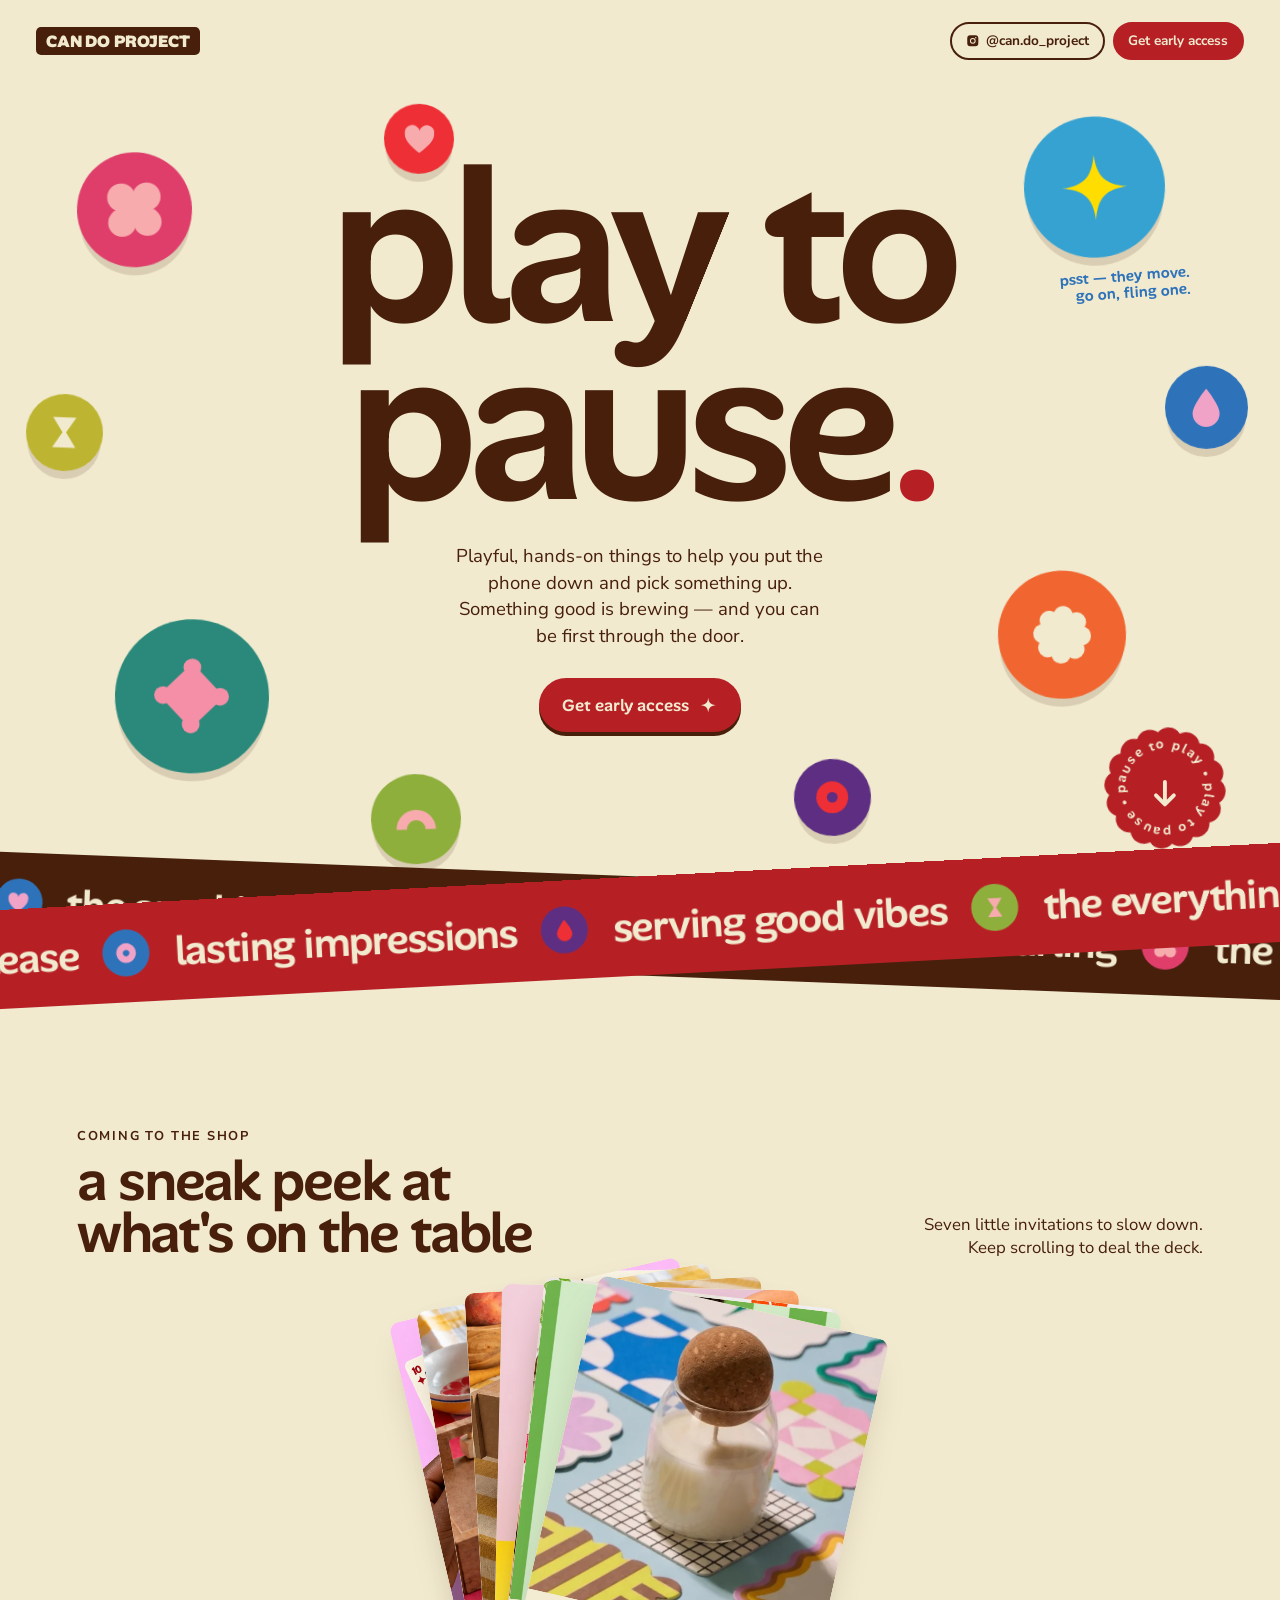
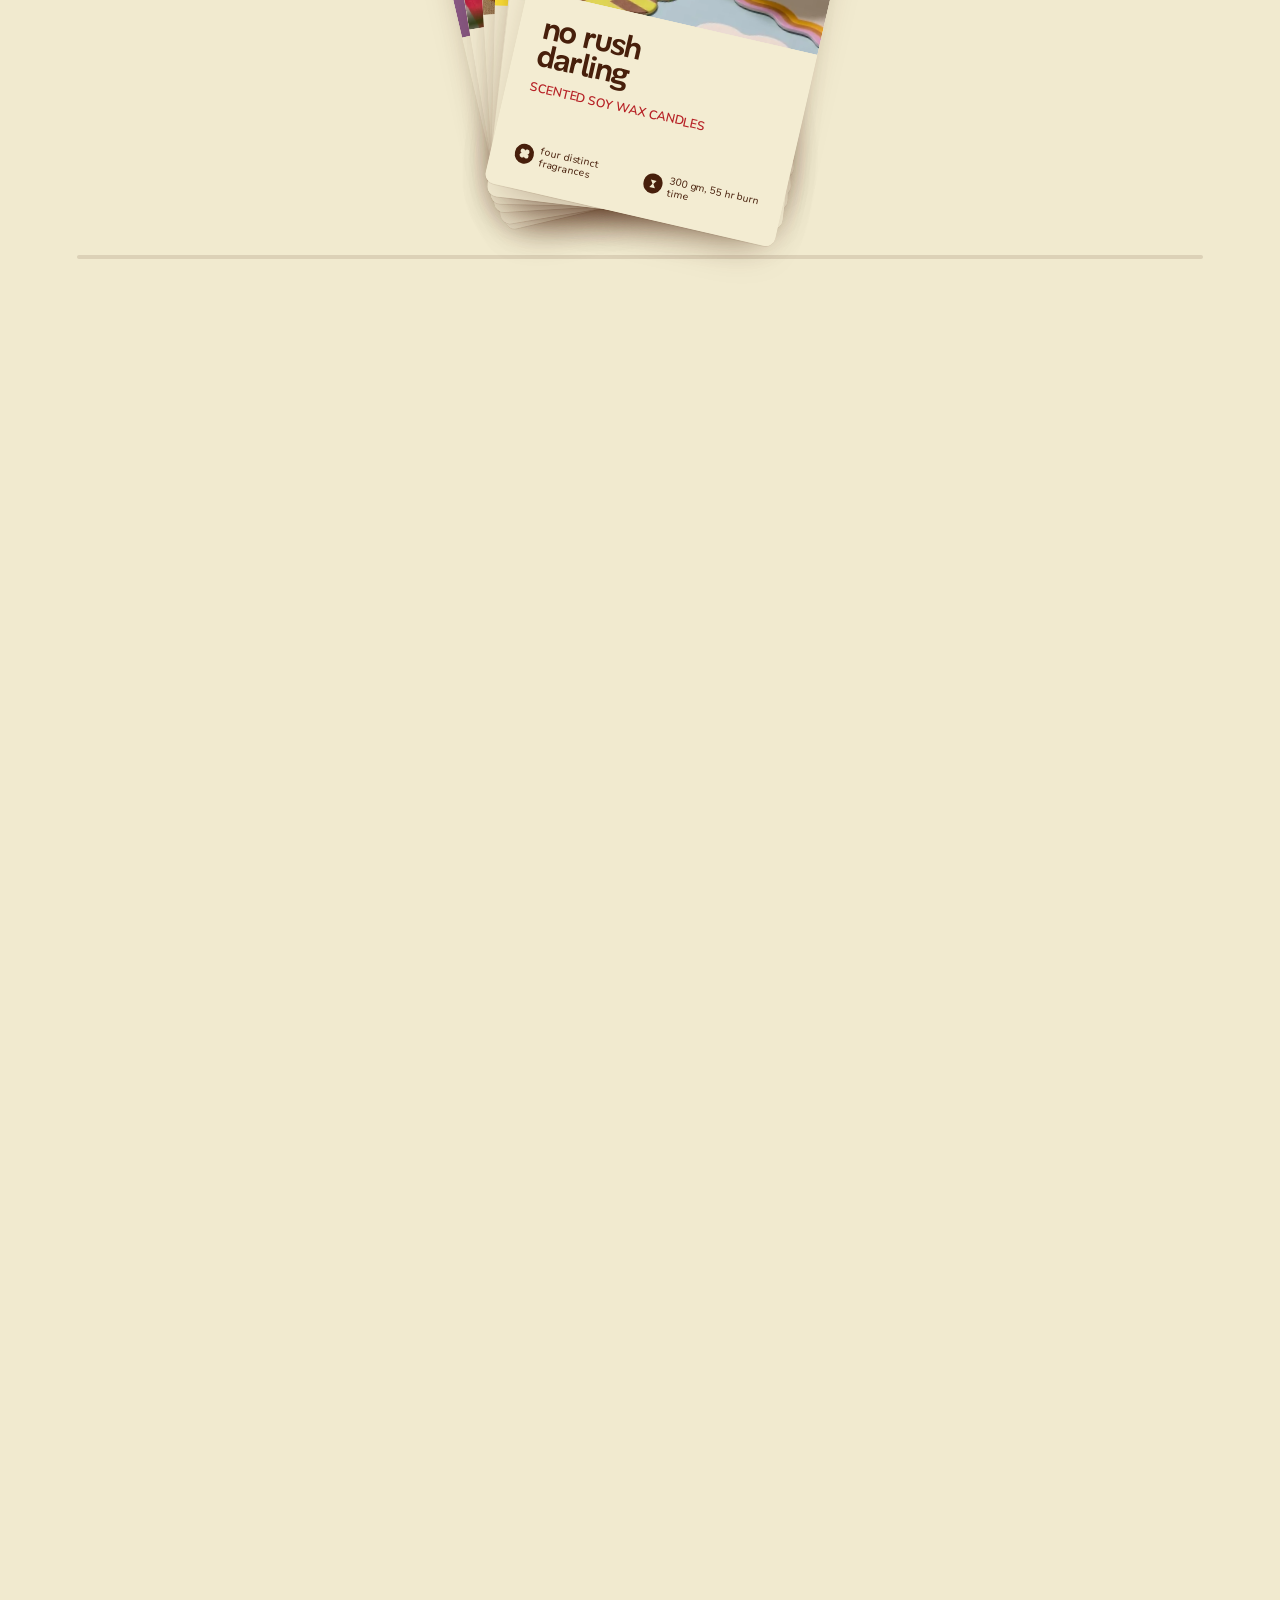
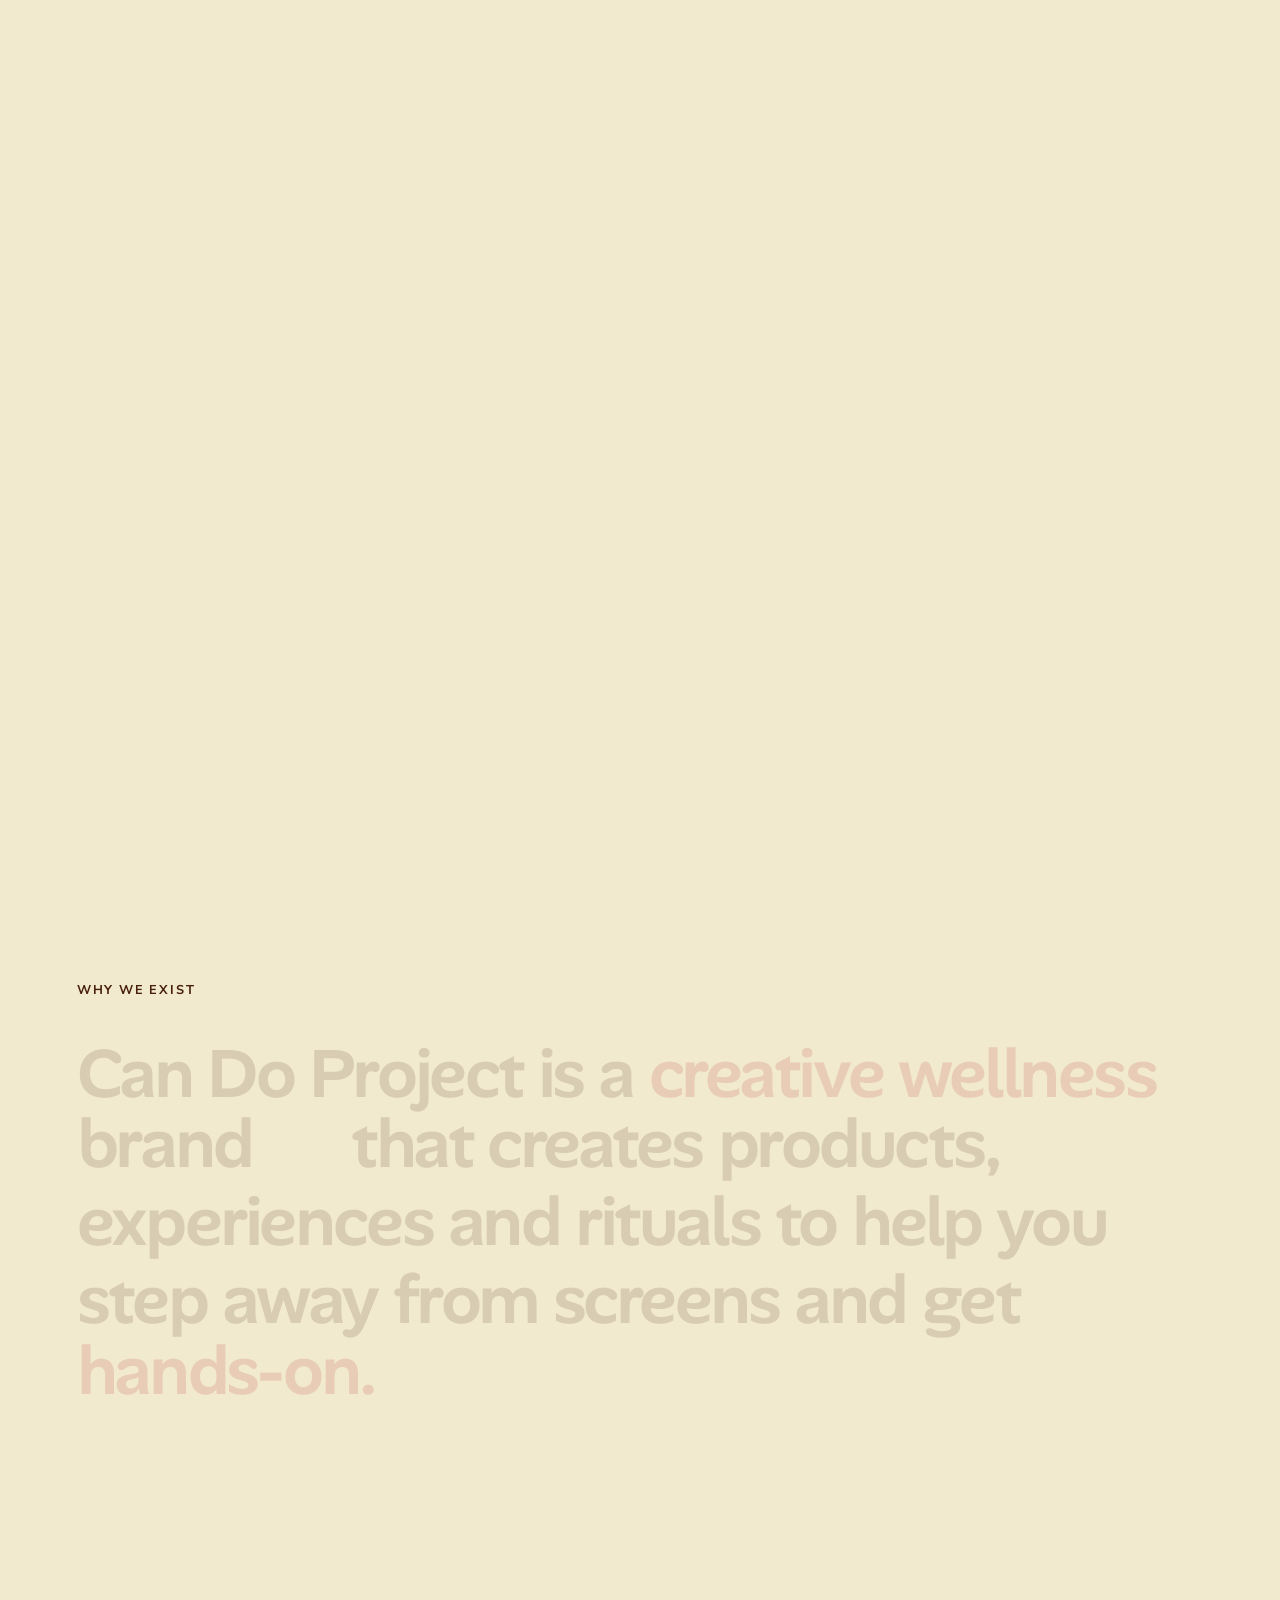
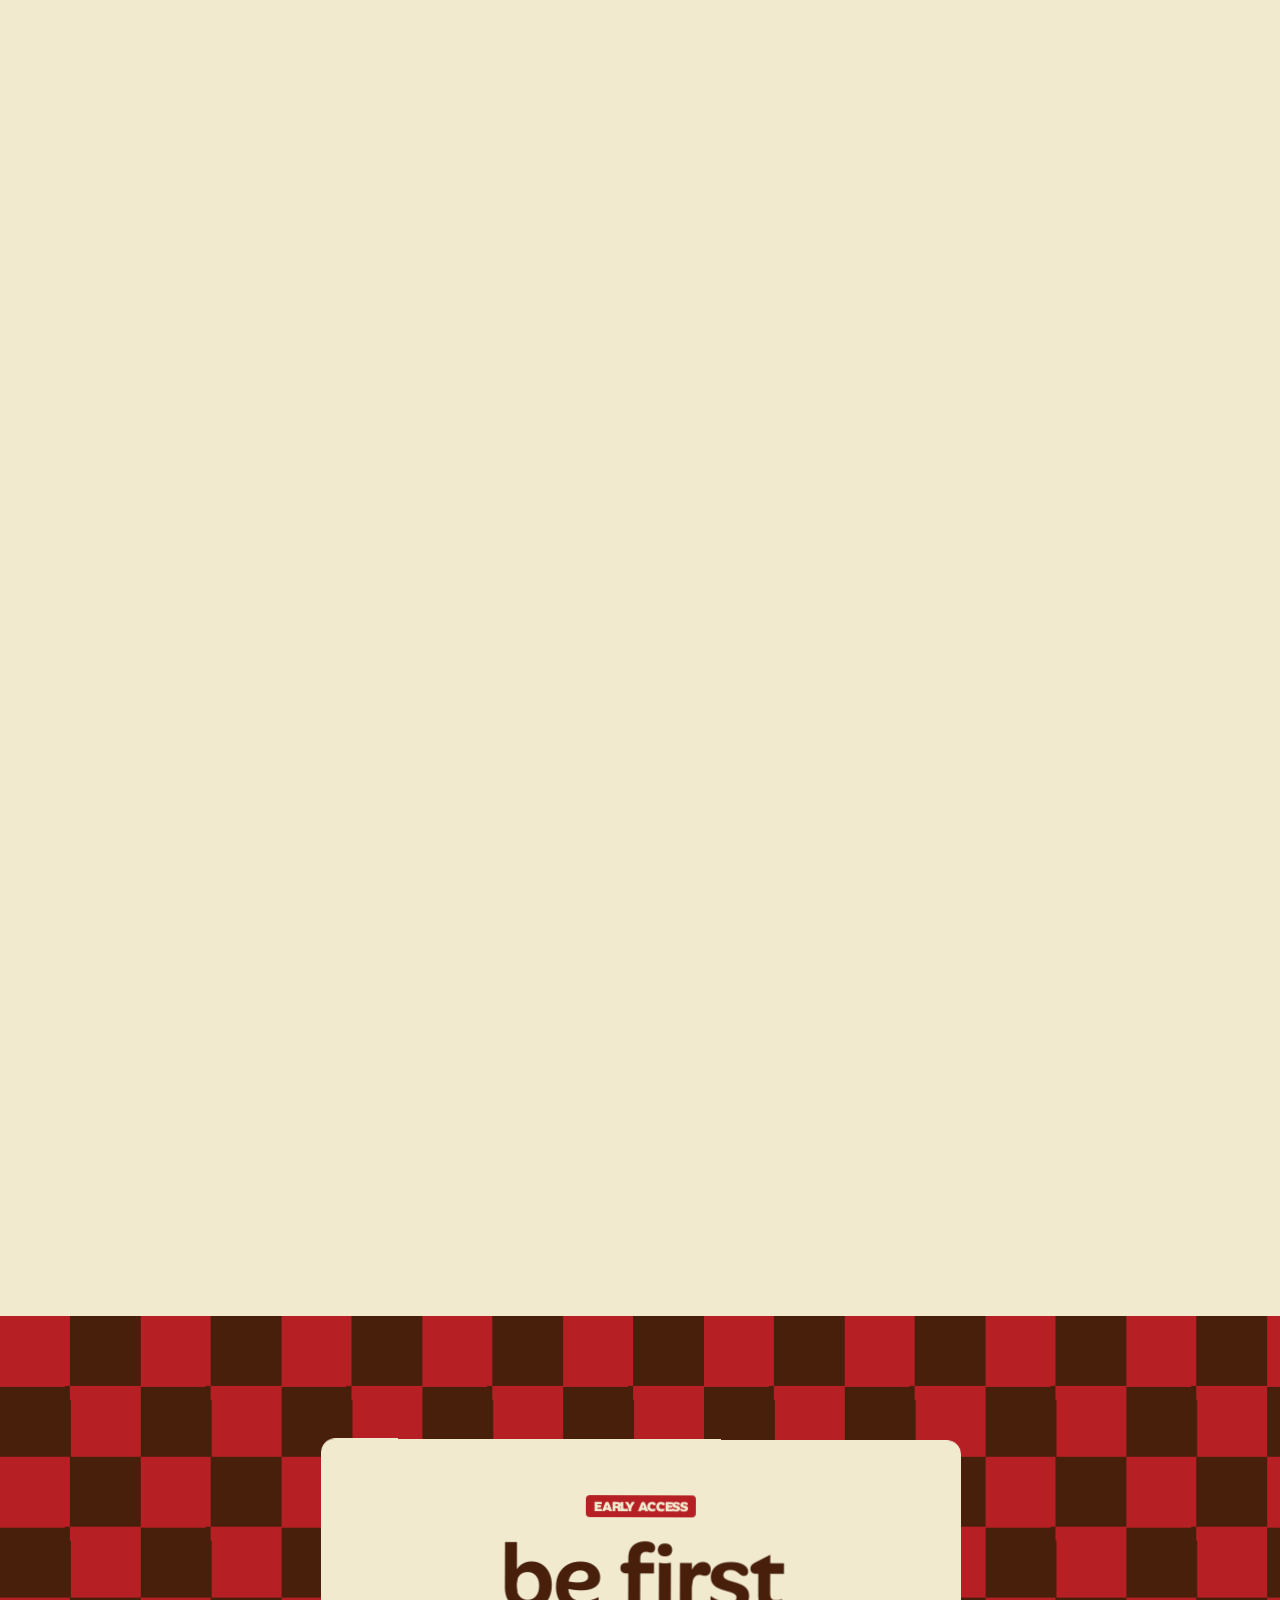
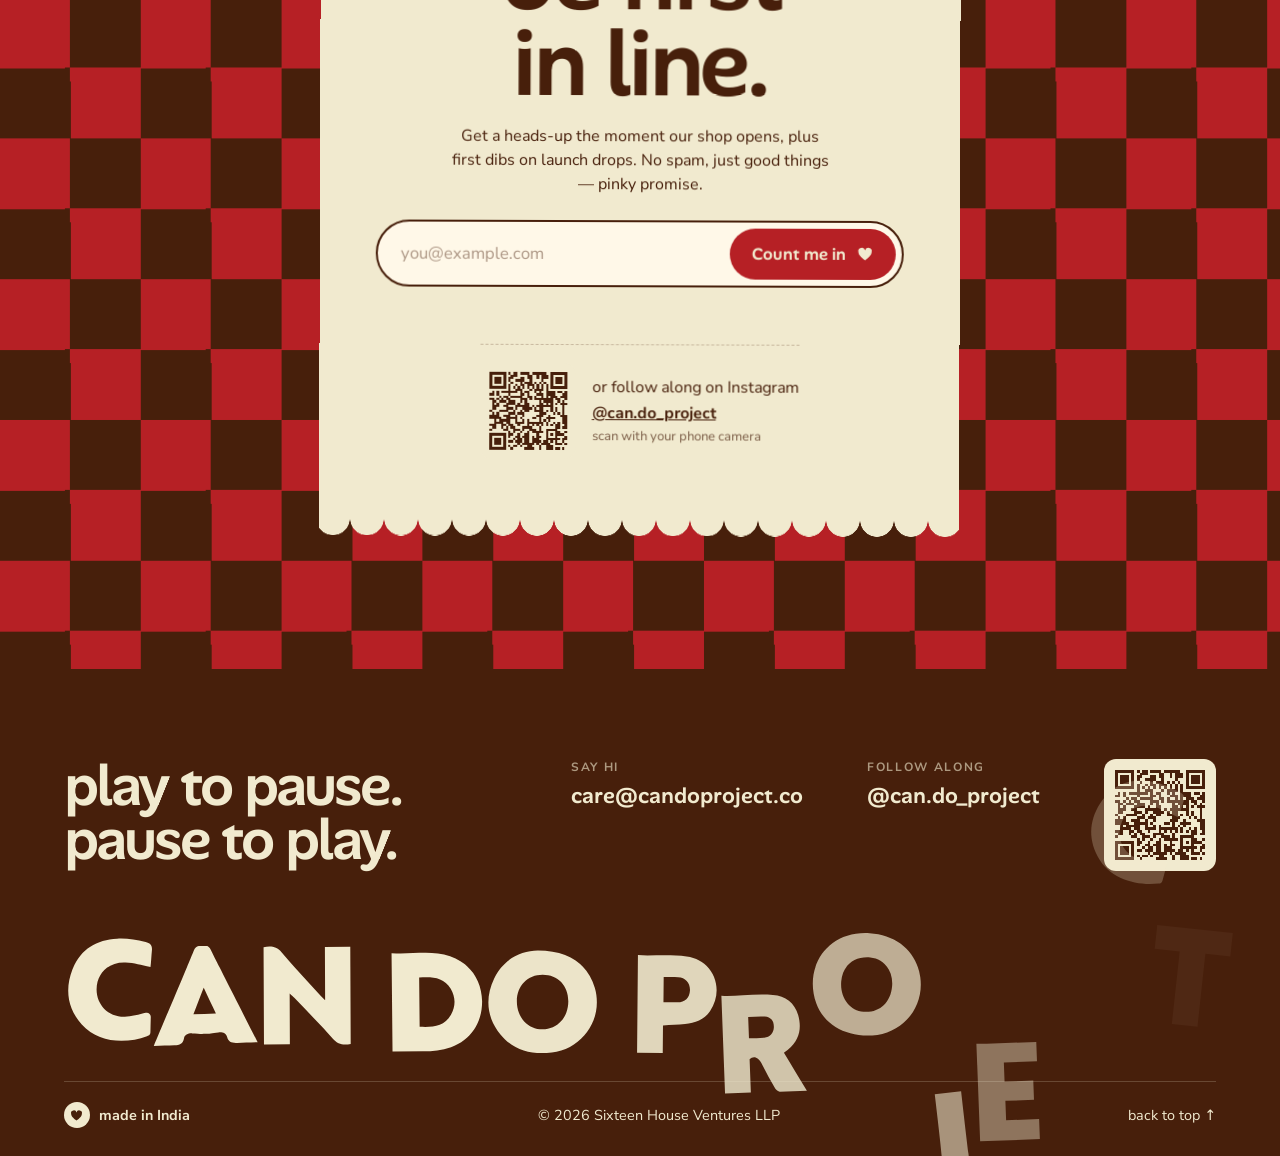
==== commit 7b5b5a9c: "Use the brand logo lockup in the footer Replace the typed footer wordmark with the horizontal lockup" ====
--- a/index.html
+++ b/index.html
@@ -249,7 +249,21 @@
         </a>
       </div>
     </div>
-    <p class="site-footer__mark wordmark" aria-hidden="true">Can Do Project</p>
+    <!-- logo lockup from CDP_Design Toolkit, one path per letter -->
+    <svg class="site-footer__mark" viewBox="0 0 307.27 28.9" aria-hidden="true">
+      <path d="M22.09 26.71C22.4 26.59 23 26.54 23 25.62C23 24.2 23.03 22.86 23.04 21.53C23.04 20.82 22.37 20.3 21.69 20.49C20.12 20.93 17.62 21.57 16.15 21.63C11.74 21.81 8.5 18.59 8.48 14.39C8.46 10.12 11.58 7.03 16.12 7.18C18.54 7.26 20.16 7.83 22.77 8.23C22.93 6.86 22.96 5.35 23.09 3.8C23.2 2.44 22.57 1.88 21.38 1.63C18.67 1.05 16.55 0.65 13.77 0.82C8.2 1.16 3.96 3.85 1.98 9.17C0 14.48 0.73 19.52 4.66 23.84C9.27 28.9 16.79 28.77 22.09 26.71 "/>
+      <path d="M37.83 19.43L34.83 19.43C35.78 17.21 36.71 15.04 37.82 12.45C37.82 12.46 37.82 12.47 37.83 12.48C37.84 12.47 37.84 12.46 37.84 12.45C38.95 15.04 39.88 17.21 40.83 19.43ZM40.13 2.5C39.8 1.75 39.39 1.38 38.75 1.3L38.76 1.29L36.9 1.29L36.91 1.3C36.27 1.38 35.86 1.75 35.53 2.5C33.7 6.6 26.02 23.05 23.97 27.48C26 27.48 27.72 27.48 29.45 27.48C30.9 27.48 31.78 27.22 32.08 25.77C32.29 24.75 33.32 24.41 34.36 24.51C36.15 24.7 36.92 24.77 37.83 24.73C38.73 24.77 39.51 24.7 41.3 24.51C42.34 24.41 43.37 24.75 43.58 25.77C43.88 27.22 44.76 27.48 46.21 27.48C47.94 27.48 49.66 27.48 51.69 27.48C49.64 23.05 41.96 6.6 40.13 2.5 "/>
+      <path d="M60.25 13.84C60.86 14.4 61.19 14.67 61.48 14.98C64.89 18.59 68.39 22.13 71.66 25.86C73.08 27.49 74.51 27.73 76.47 27.34L76.47 1.44L69.7 1.44L69.7 15.69C69 14.95 68.59 14.54 68.2 14.11C64.84 10.38 61.38 6.74 58.18 2.89C56.75 1.18 55.23 1.13 53.34 1.45L53.34 27.38L60.25 27.38ZM60.25 13.84 "/>
+      <path d="M103.32 17.8C101.45 21.06 98.25 21.07 94.93 20.92L94.93 7.77C98.25 7.62 101.45 7.63 103.32 10.89C103.97 12.02 104.29 13.19 104.3 14.34C104.29 15.5 103.97 16.66 103.32 17.8M103.24 2.22C98.16 0.38 92.89 1.72 87.63 1.22L87.63 27.47L95.5 27.47C98.11 27.51 100.7 27.39 103.24 26.47C108.58 24.54 111.58 20.13 111.66 14.34C111.58 8.57 108.58 4.15 103.24 2.22 "/>
+      <path d="M127.65 6.6C131.71 6.6 134.48 9.46 134.49 13.67C134.5 18 131.61 21.16 127.65 21.17C123.72 21.17 120.75 17.93 120.77 13.67C120.79 9.52 123.64 6.59 127.65 6.6M130.1 27.33C138.45 26.3 143.89 18.18 141.57 10.13C139.75 3.82 134.66 0.17 126.34 0.16C121.97 0.29 117.22 2.29 114.71 7.61C112.26 12.8 112.68 18.01 116.4 22.54C119.91 26.83 124.7 27.99 130.1 27.33 "/>
+      <path d="M163.52 13.28C162.3 13.3 161.09 13.29 159.76 13.29L159.76 6.59C161.21 6.59 162.42 6.56 163.63 6.61C165.57 6.68 166.87 8.13 166.8 10.09C166.72 12.05 165.49 13.25 163.52 13.28M165.83 1.02C162.39 0.63 158.89 0.8 155.36 0.89C154.52 0.88 153.68 0.86 152.84 0.78L152.84 26.81L159.69 26.81L159.69 19.48C161.74 19.32 163.65 19.22 165.56 19.03C168.23 18.76 170.63 17.87 172.19 15.56C176.18 9.66 172.89 1.81 165.83 1.02 "/>
+      <path d="M189.89 9.73C189.78 11.19 188.75 12.27 187.23 12.36C185.92 12.43 184.61 12.37 183.15 12.37L183.15 6.7C184.68 6.7 186.16 6.55 187.59 6.74C189.29 6.96 190.03 8.07 189.89 9.73M192.33 16.54C192.82 16.2 193.16 15.98 193.48 15.74C196.57 13.42 197.35 10.3 196.51 6.7C195.71 3.29 193.29 1.41 189.97 1.04C187.3 0.75 184.64 0.77 181.96 0.84L181.96 0.83C180.05 0.9 178.13 0.96 176.22 0.77L176.22 26.86L183.11 26.86L183.11 17.97C184.08 17.09 185.43 17.27 186.43 19.52C187.4 21.73 188.51 23.9 189.64 26.04C189.85 26.43 190.41 26.89 190.82 26.9C193.15 26.98 195.48 26.94 198.07 26.94C196.06 23.3 194.2 19.92 192.33 16.54 "/>
+      <path d="M212.48 21.16C208.75 21.07 205.93 17.7 206.04 13.44C206.14 9.18 209.05 6.48 213.38 6.59C217.08 6.69 219.76 9.8 219.66 13.88C219.57 18.3 216.66 21.25 212.48 21.16M212.78 0.15C201.27 0.17 195.8 10.5 199.75 19.67C202.15 25.22 208.18 28.17 215.21 27.31C223.29 26.32 228.61 19.01 227.02 11.07C225.66 4.33 220.18 0.13 212.78 0.15 "/>
+      <path d="M241 0.88L233.92 0.88C233.92 5.11 233.96 16.51 233.79 18.05C233.56 20.18 232.36 21.17 230.22 21.14C229.18 21.13 228.14 20.96 226.95 20.85C226.95 22.04 226.94 23.14 226.95 24.24C226.98 27.82 226.54 27.08 229.78 27.43C236.56 28.18 241.06 24.73 241 17.68C240.96 13.38 241 2.2 241 0.88 "/>
+      <path d="M260.18 6.06L260.18 0.91L246.96 0.91C246.04 0.89 245.13 0.85 244.2 0.77L244.2 6.49L244.21 6.49L244.21 26.85L260.16 26.85L260.16 21.5L251.35 21.5L251.35 16.32L258.99 16.32L258.99 11.2L251.33 11.2L251.33 6.06ZM260.18 6.06 "/>
+      <path d="M283.25 26.06C283.55 25.95 284.15 25.89 284.15 24.97C284.16 23.55 284.19 22.21 284.2 20.88C284.2 20.17 283.52 19.65 282.84 19.84C281.28 20.28 278.78 20.93 277.3 20.99C272.89 21.16 269.65 17.94 269.63 13.74C269.62 9.47 272.73 6.38 277.27 6.53C279.7 6.61 281.32 7.18 283.93 7.59C284.08 6.22 284.11 4.71 284.24 3.16C284.36 1.79 283.72 1.23 282.53 0.98C279.82 0.4 277.71 0 274.92 0.17C269.35 0.52 265.11 3.2 263.13 8.52C261.15 13.83 261.88 18.87 265.81 23.19C270.43 28.25 277.94 28.13 283.25 26.06 "/>
+      <path d="M286.96 1.02L286.96 7.43L293.67 7.43L293.67 26.86L300.59 26.86L300.59 7.27L307.27 7.27L307.27 1.02ZM286.96 1.02 "/>
+    </svg>
     <div class="site-footer__bottom">
       <span class="made"><span class="coin" style="--bg:var(--beige);--fg:var(--choc)" aria-hidden="true"><svg class="icon"><use href="assets/icons.svg#i-heart"/></svg></span> made in India</span>
       <span>© 2026 Sixteen House Ventures LLP</span>
--- a/style.css
+++ b/style.css
@@ -367,13 +367,14 @@
 /* the underline rule above sets `background`, which would erase the QR tile */
 .site-footer__links .qr, .site-footer__links .qr:hover { --qr-size: 112px; background: var(--beige); }
 .site-footer__mark {
+  display: block;
+  width: 100%; height: auto;
   margin: clamp(40px, 6vw, 80px) 0 clamp(18px, 2vw, 28px);
-  font-size: clamp(2.4rem, 10.4vw, 12rem);
-  letter-spacing: -0.03em;
-  white-space: nowrap;
-  color: var(--beige);
-}
-.site-footer__mark .char { display: inline-block; }
+  overflow: visible;
+  fill: var(--beige);
+}
+/* each letter tumbles in from its own baseline */
+.site-footer__mark path { transform-box: fill-box; transform-origin: 50% 100%; }
 .site-footer__bottom {
   display: flex; flex-wrap: wrap; justify-content: space-between; align-items: center; gap: 12px 24px;
   padding-top: 20px;
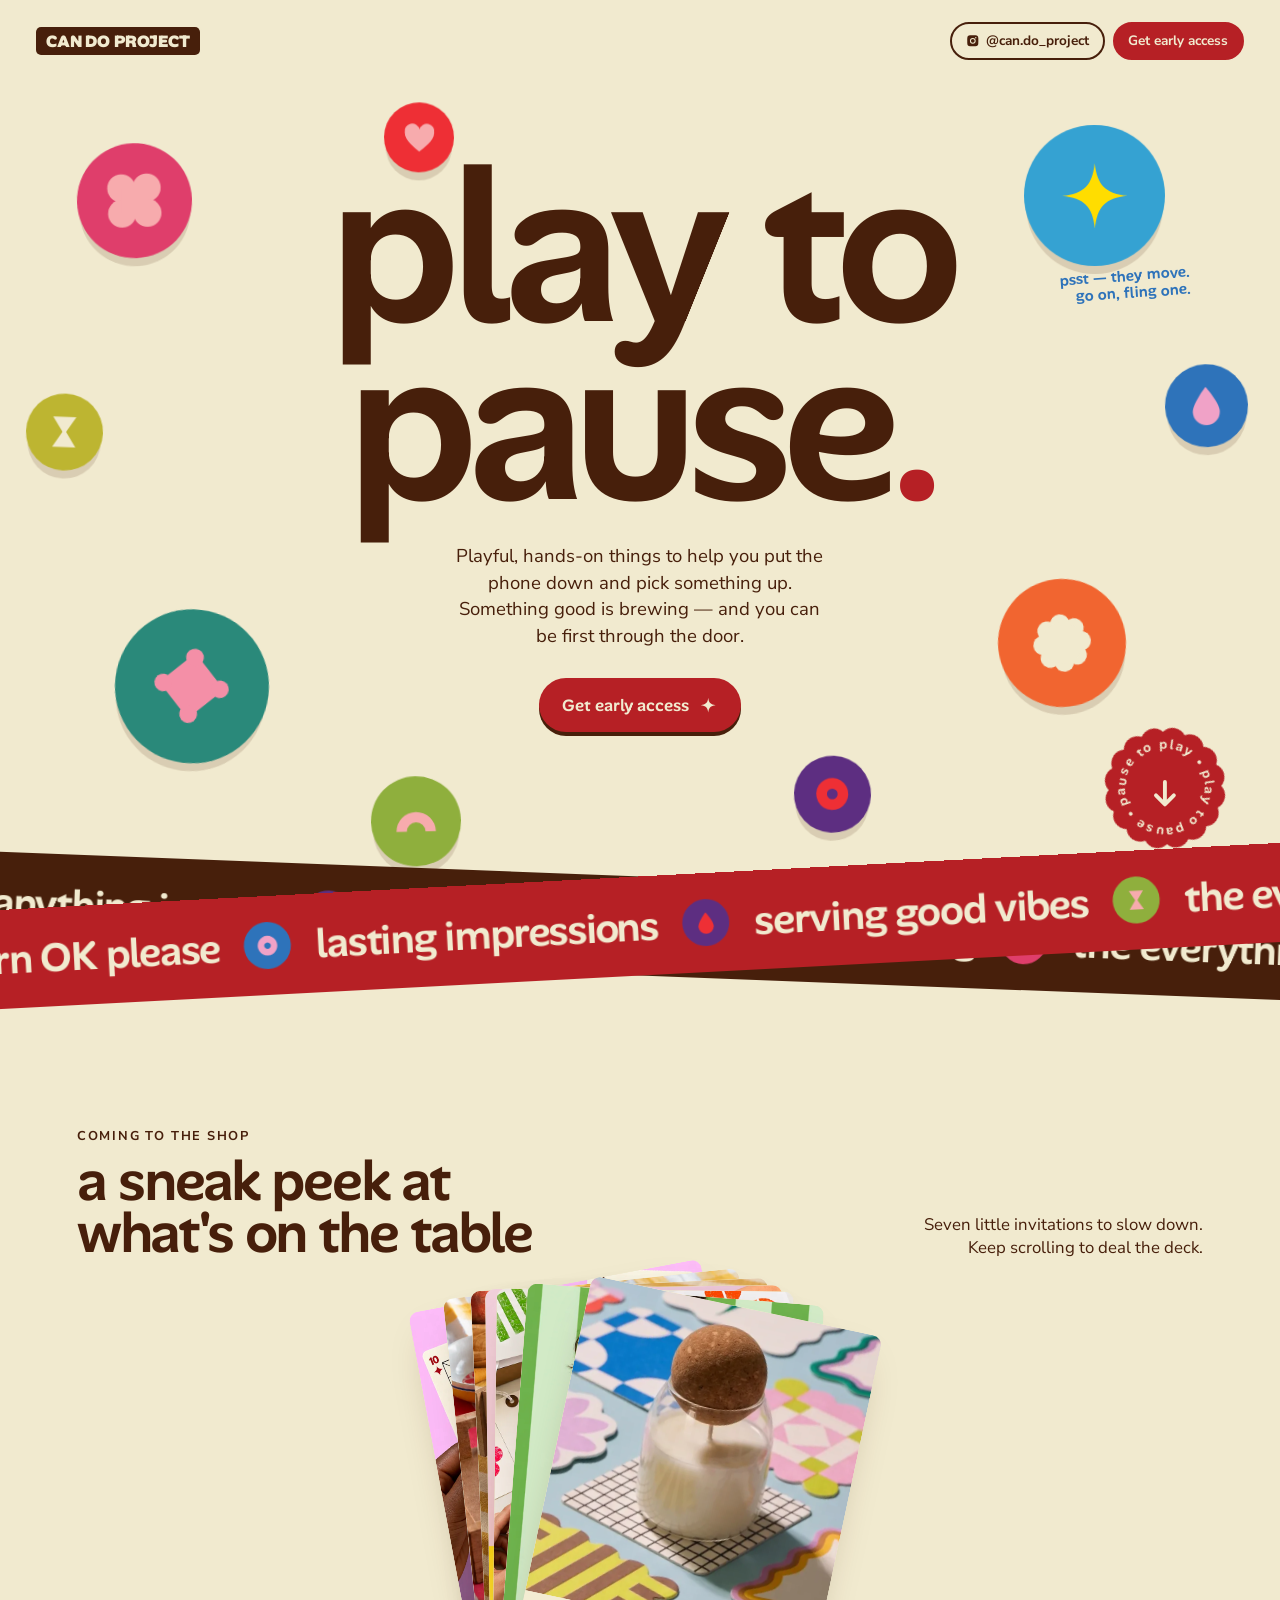
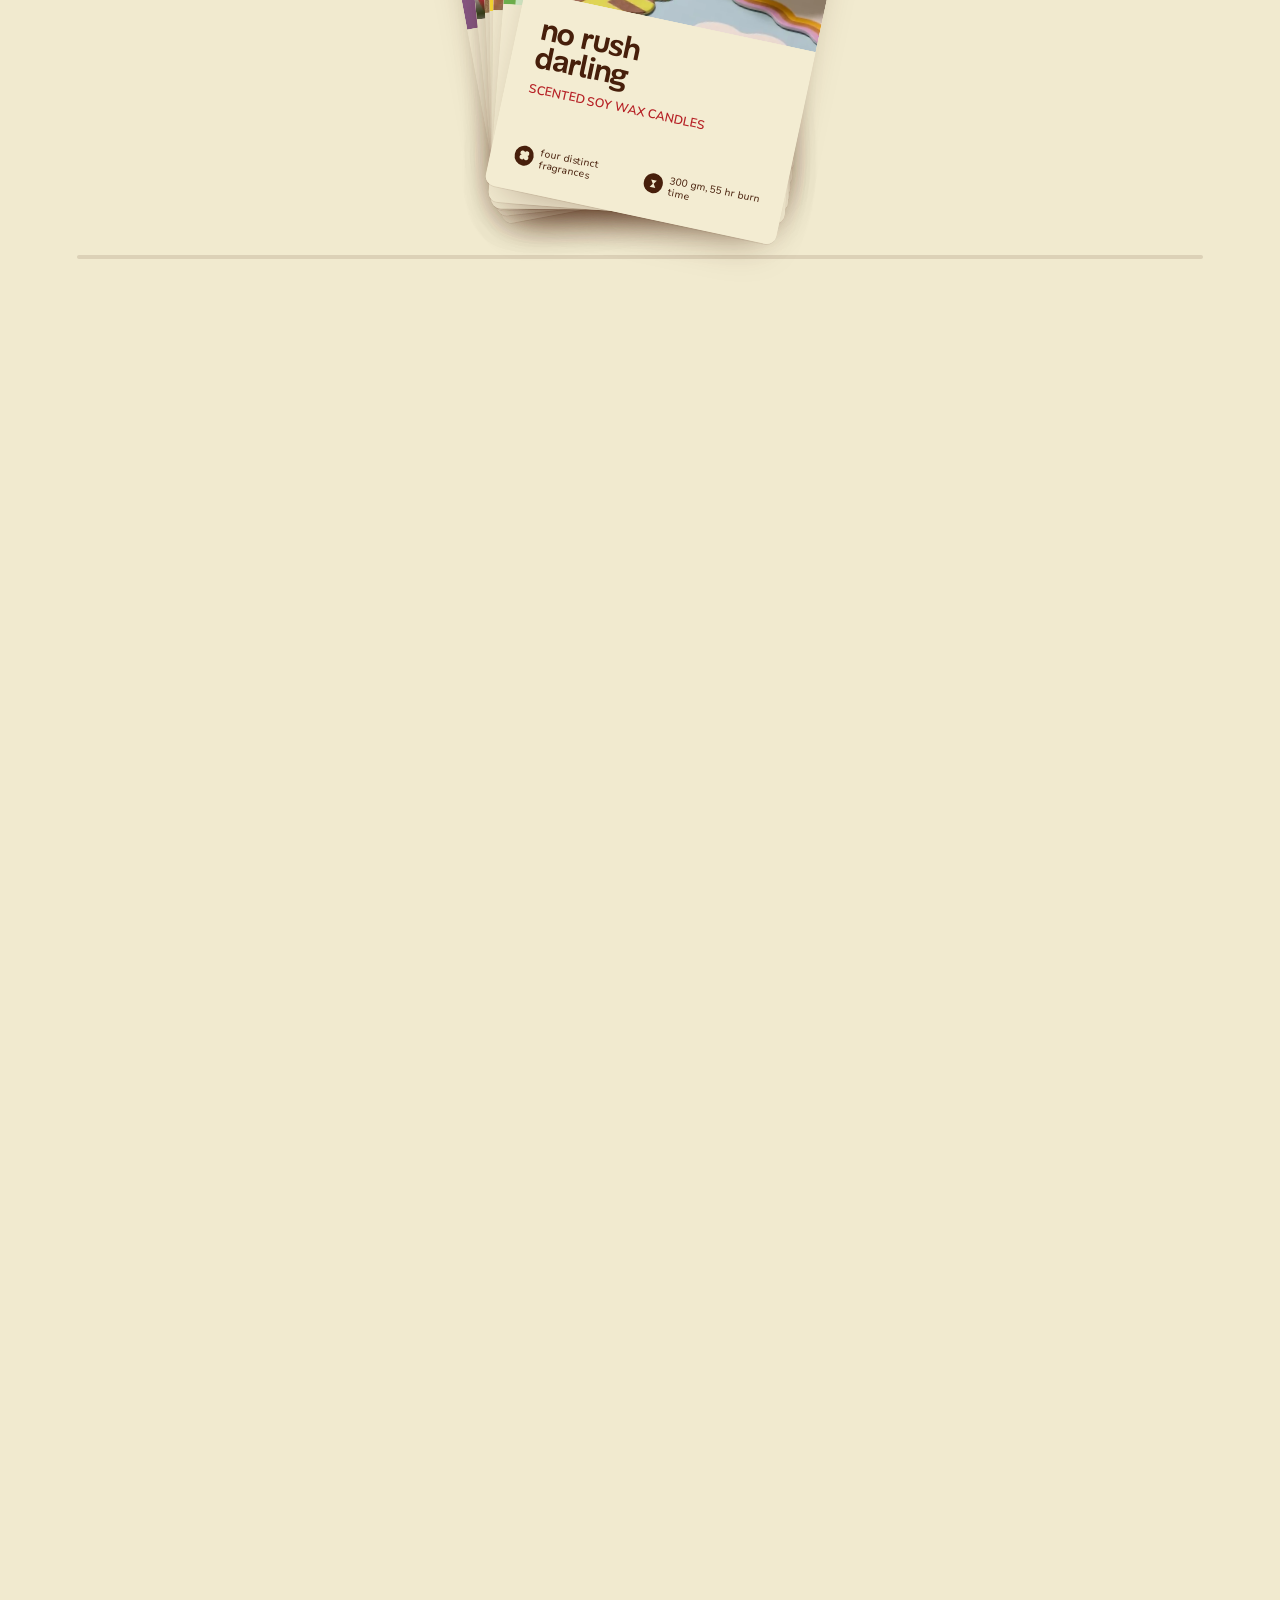
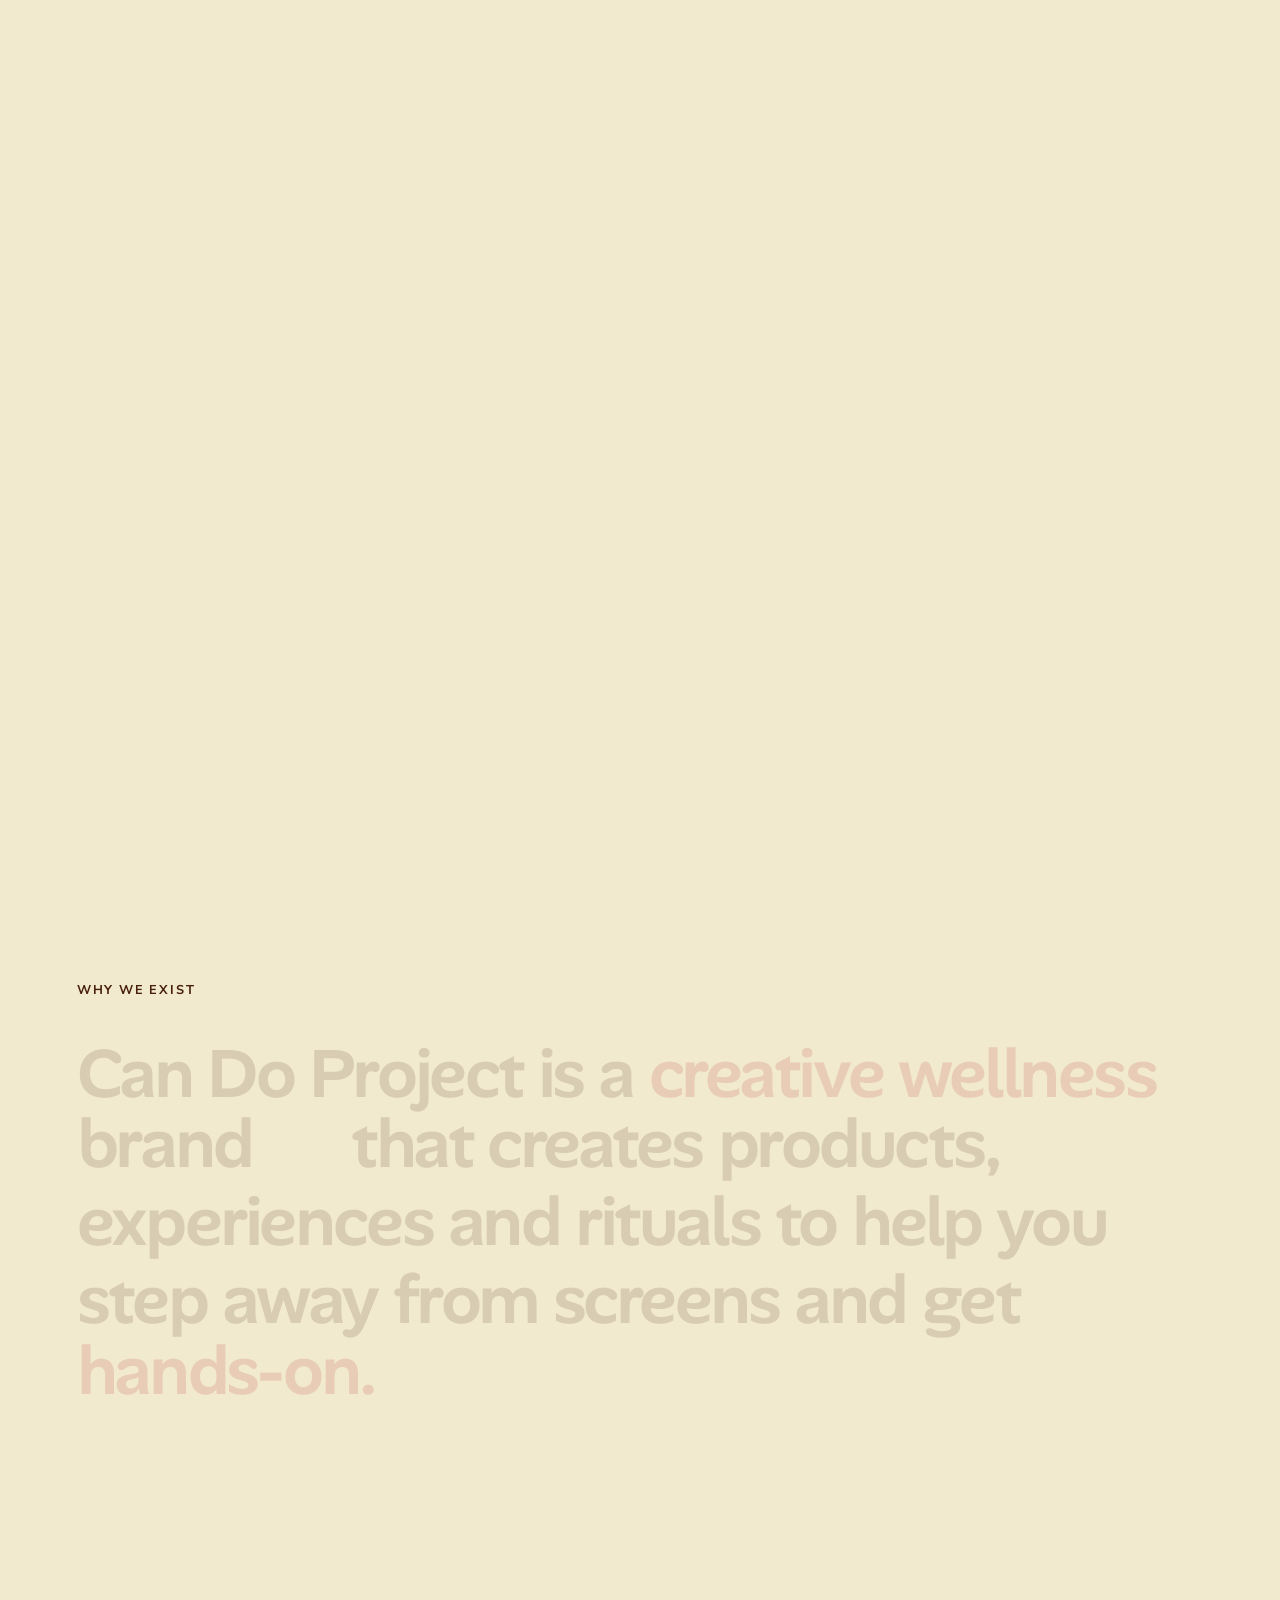
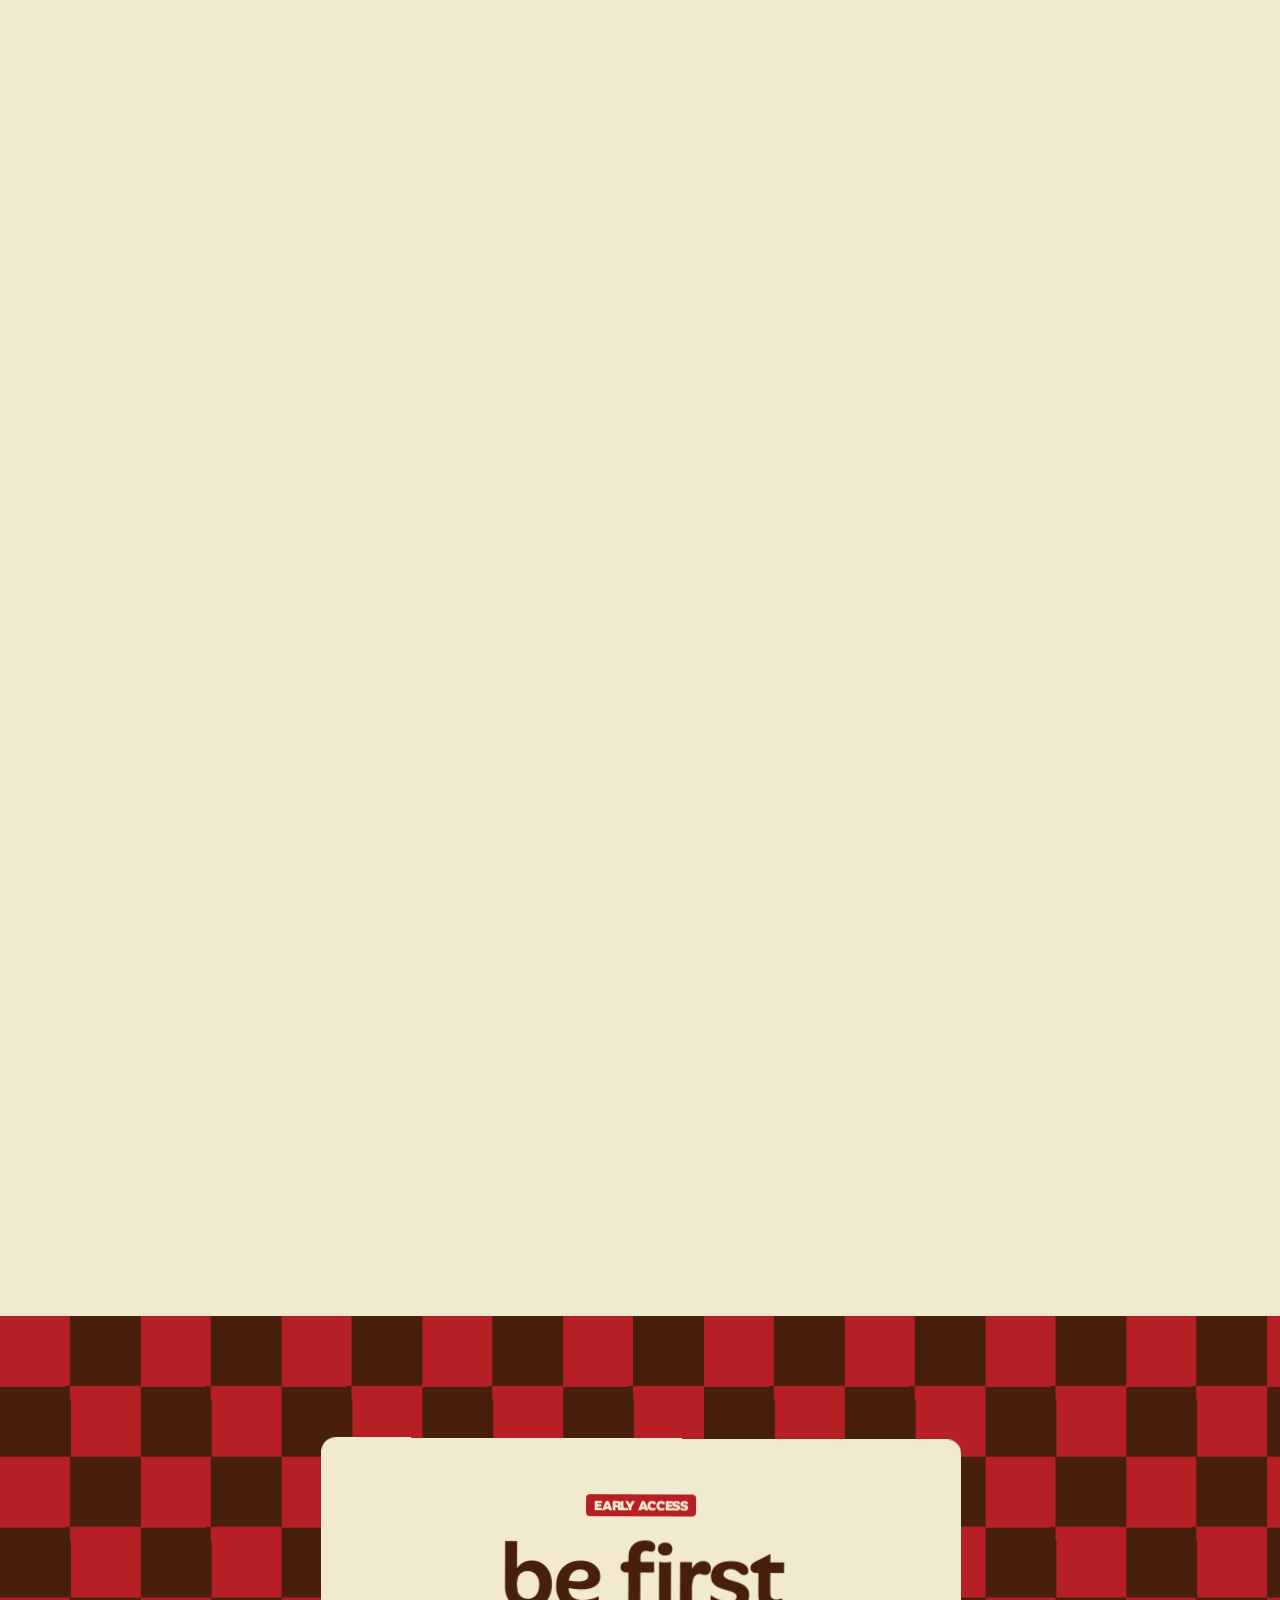
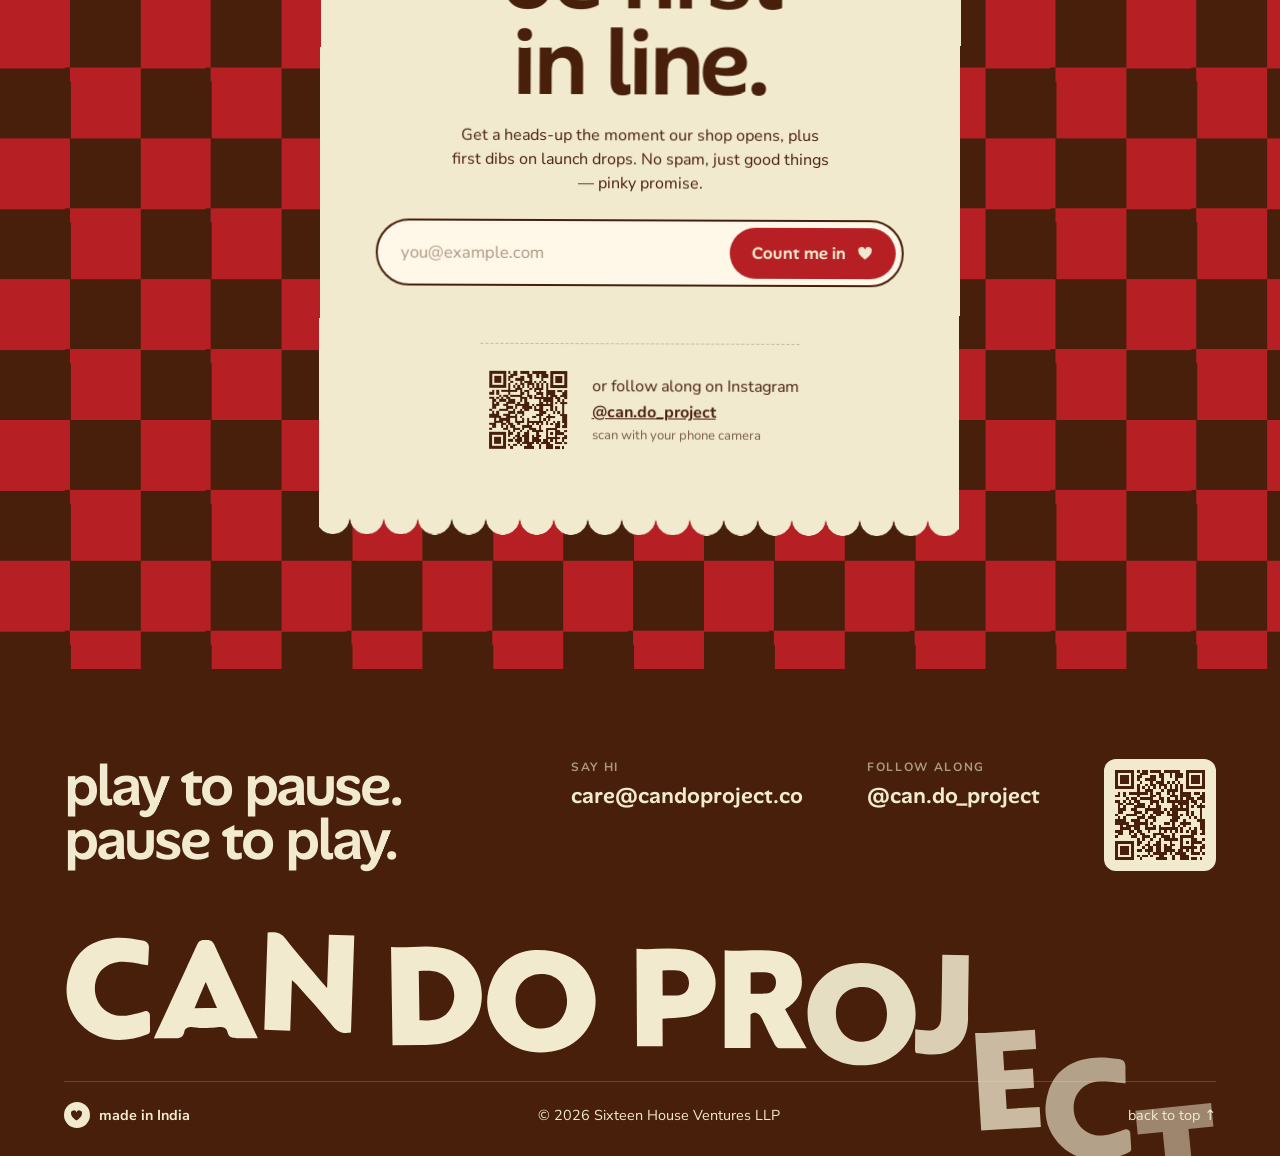
==== commit cc9c38f8: "Move the site to www.candoproject.co Drop cando-project.in as the Pages custom domain.  Co-Authored-" ====
--- a/index.html
+++ b/index.html
@@ -9,9 +9,9 @@
   <meta property="og:type" content="website">
   <meta property="og:title" content="Can Do Project — play to pause.">
   <meta property="og:description" content="Hands-on things to help you step away from screens. Our shop opens soon.">
-  <link rel="canonical" href="https://cando-project.in/">
-  <meta property="og:url" content="https://cando-project.in/">
-  <meta property="og:image" content="https://cando-project.in/assets/img/playing-cards-1.webp">
+  <link rel="canonical" href="https://www.candoproject.co/">
+  <meta property="og:url" content="https://www.candoproject.co/">
+  <meta property="og:image" content="https://www.candoproject.co/assets/img/playing-cards-1.webp">
   <meta name="twitter:card" content="summary_large_image">
   <link rel="icon" href="data:image/svg+xml,%3Csvg xmlns='http://www.w3.org/2000/svg' viewBox='0 0 100 100'%3E%3Ccircle cx='50' cy='50' r='50' fill='%23df3e6b'/%3E%3Cg fill='%23f7abad'%3E%3Ccircle cx='37' cy='37' r='13'/%3E%3Ccircle cx='63' cy='37' r='13'/%3E%3Ccircle cx='37' cy='63' r='13'/%3E%3Ccircle cx='63' cy='63' r='13'/%3E%3Crect x='37' y='37' width='26' height='26'/%3E%3C/g%3E%3C/svg%3E">
   <link rel="preload" href="assets/fonts/AlanSans-Variable.woff2" as="font" type="font/woff2" crossorigin>
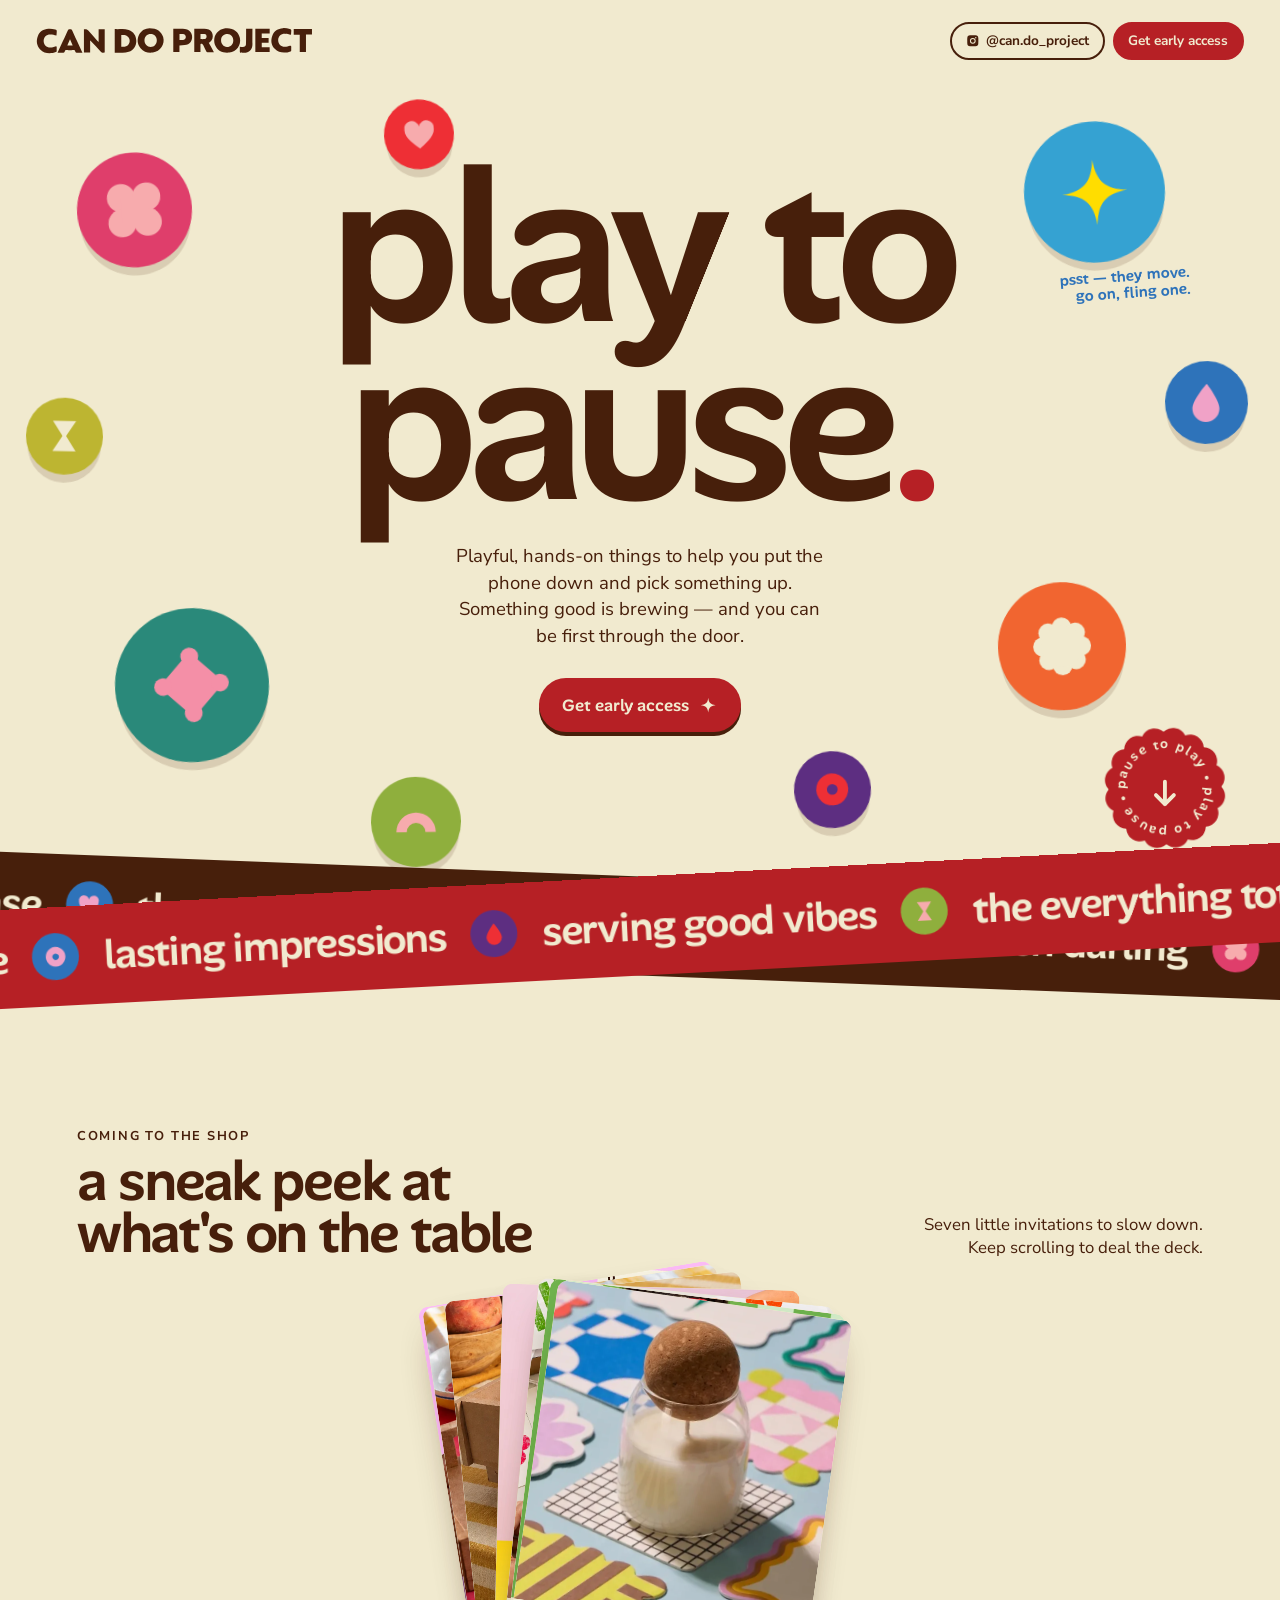
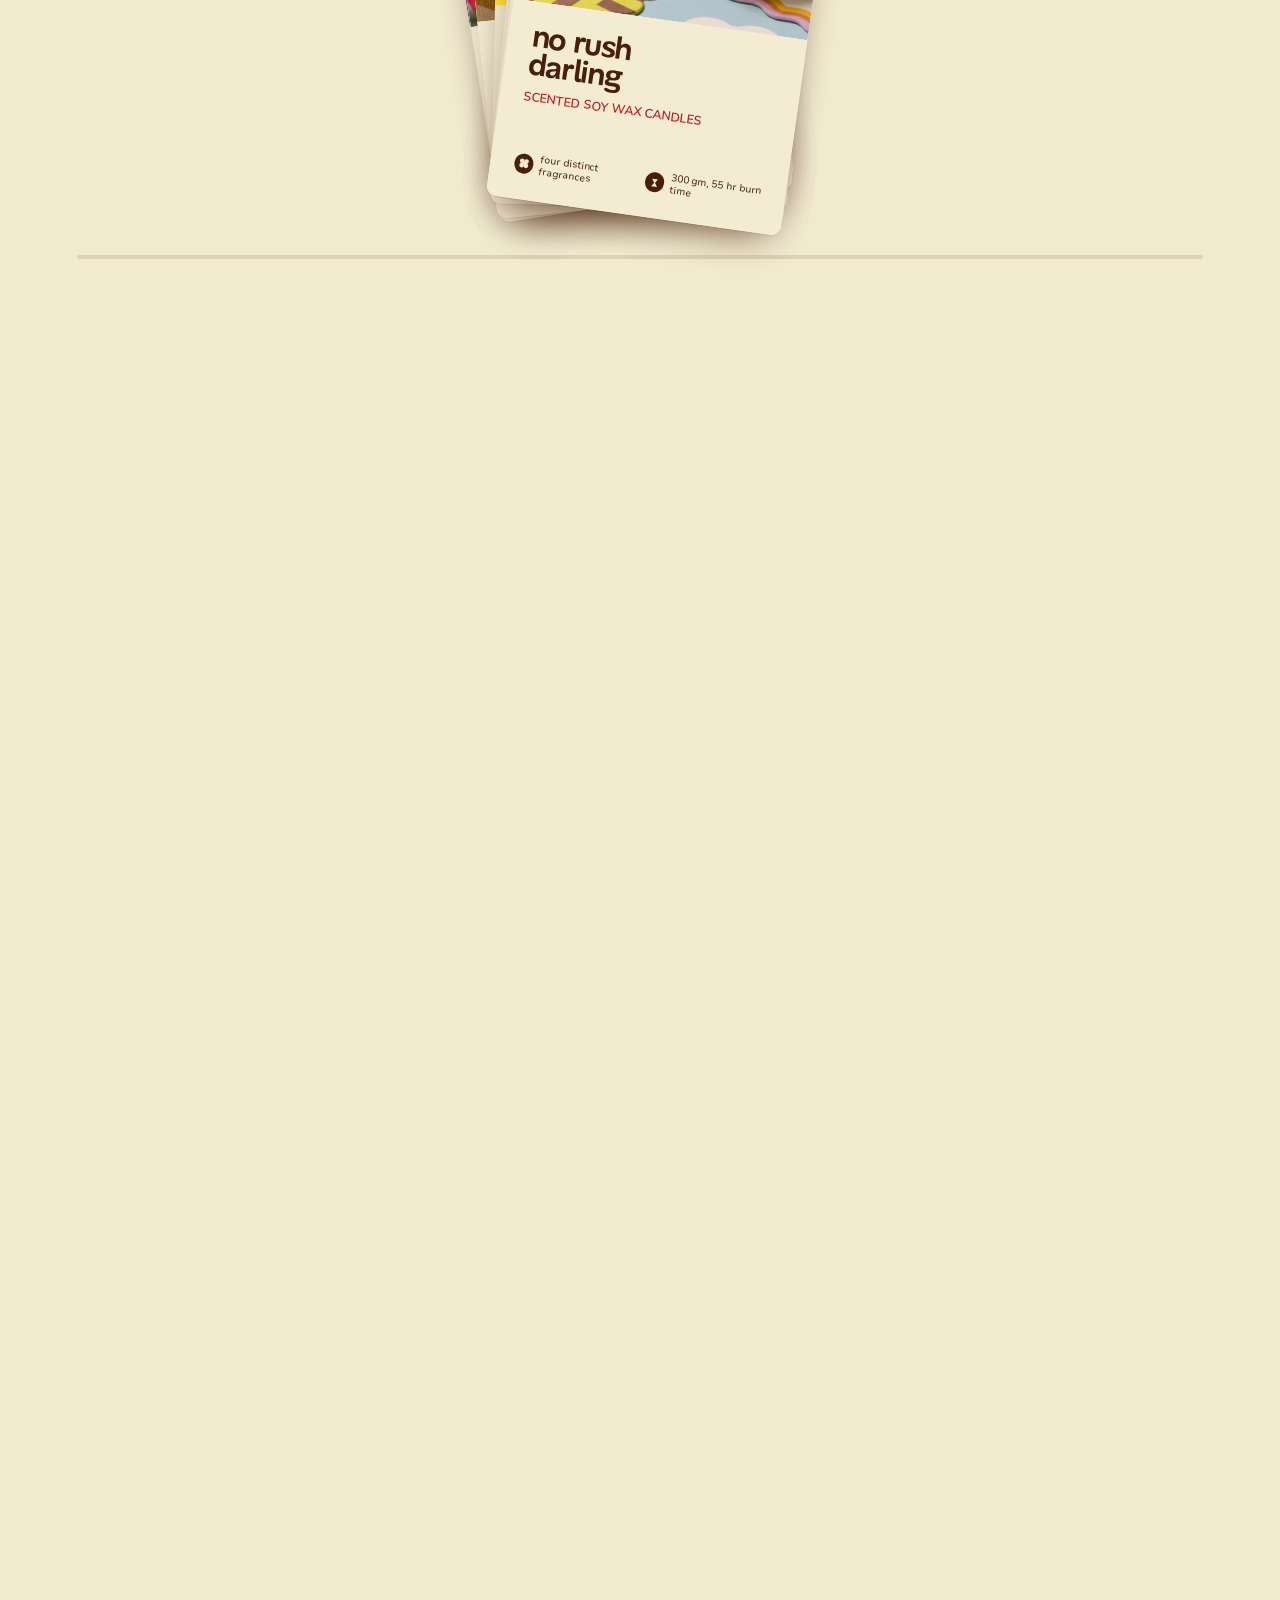
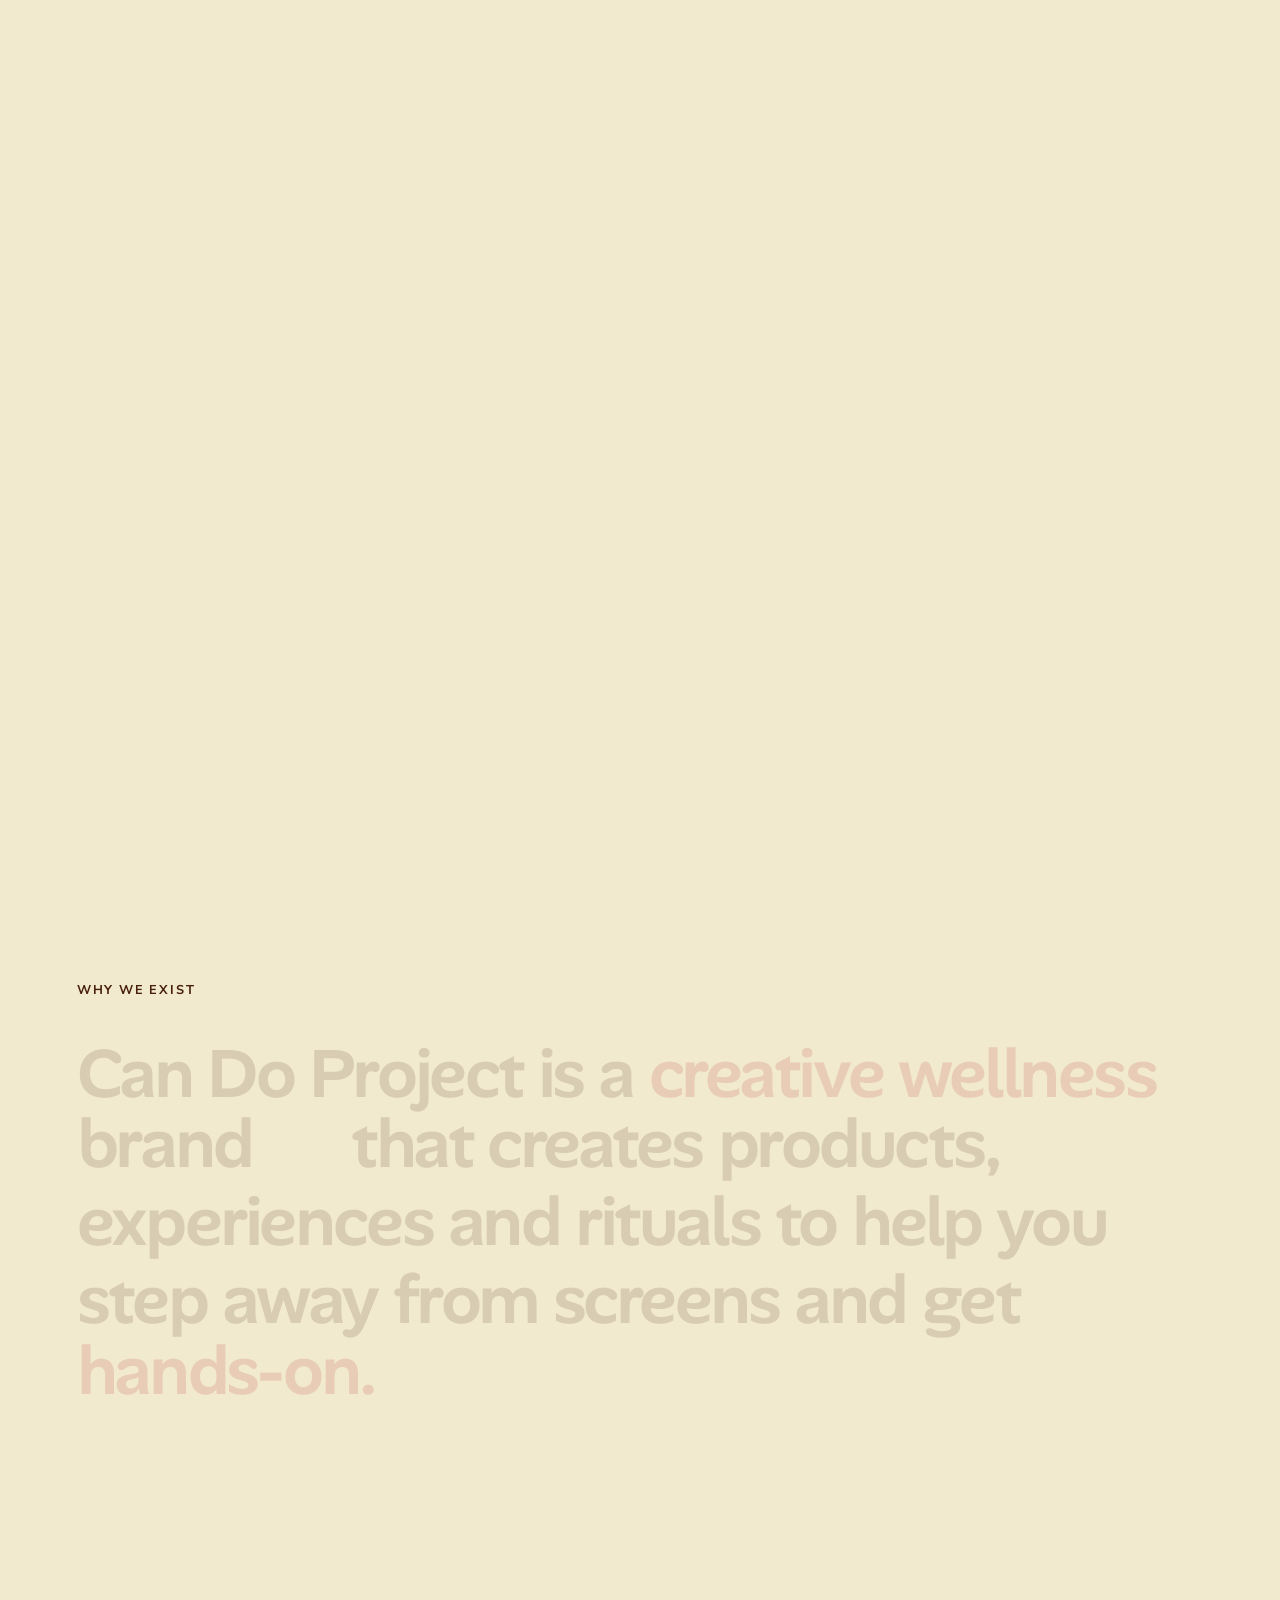
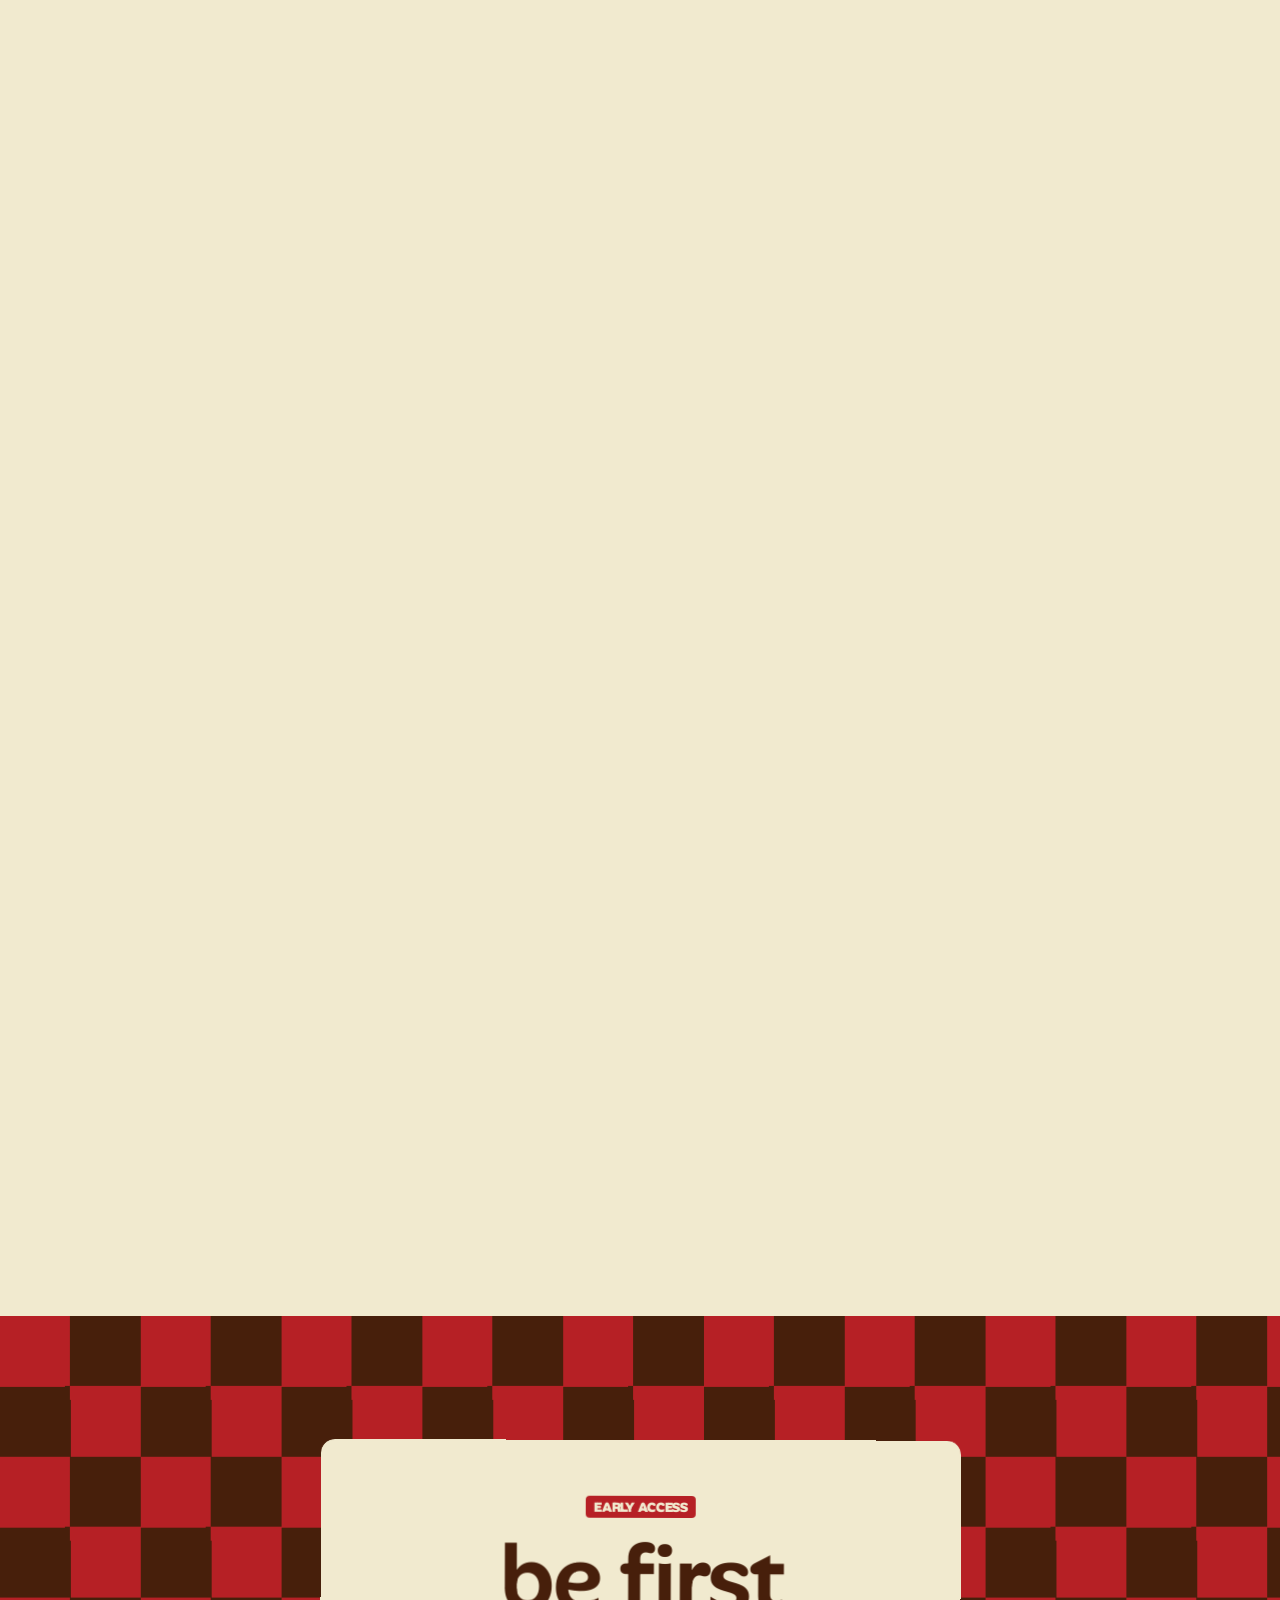
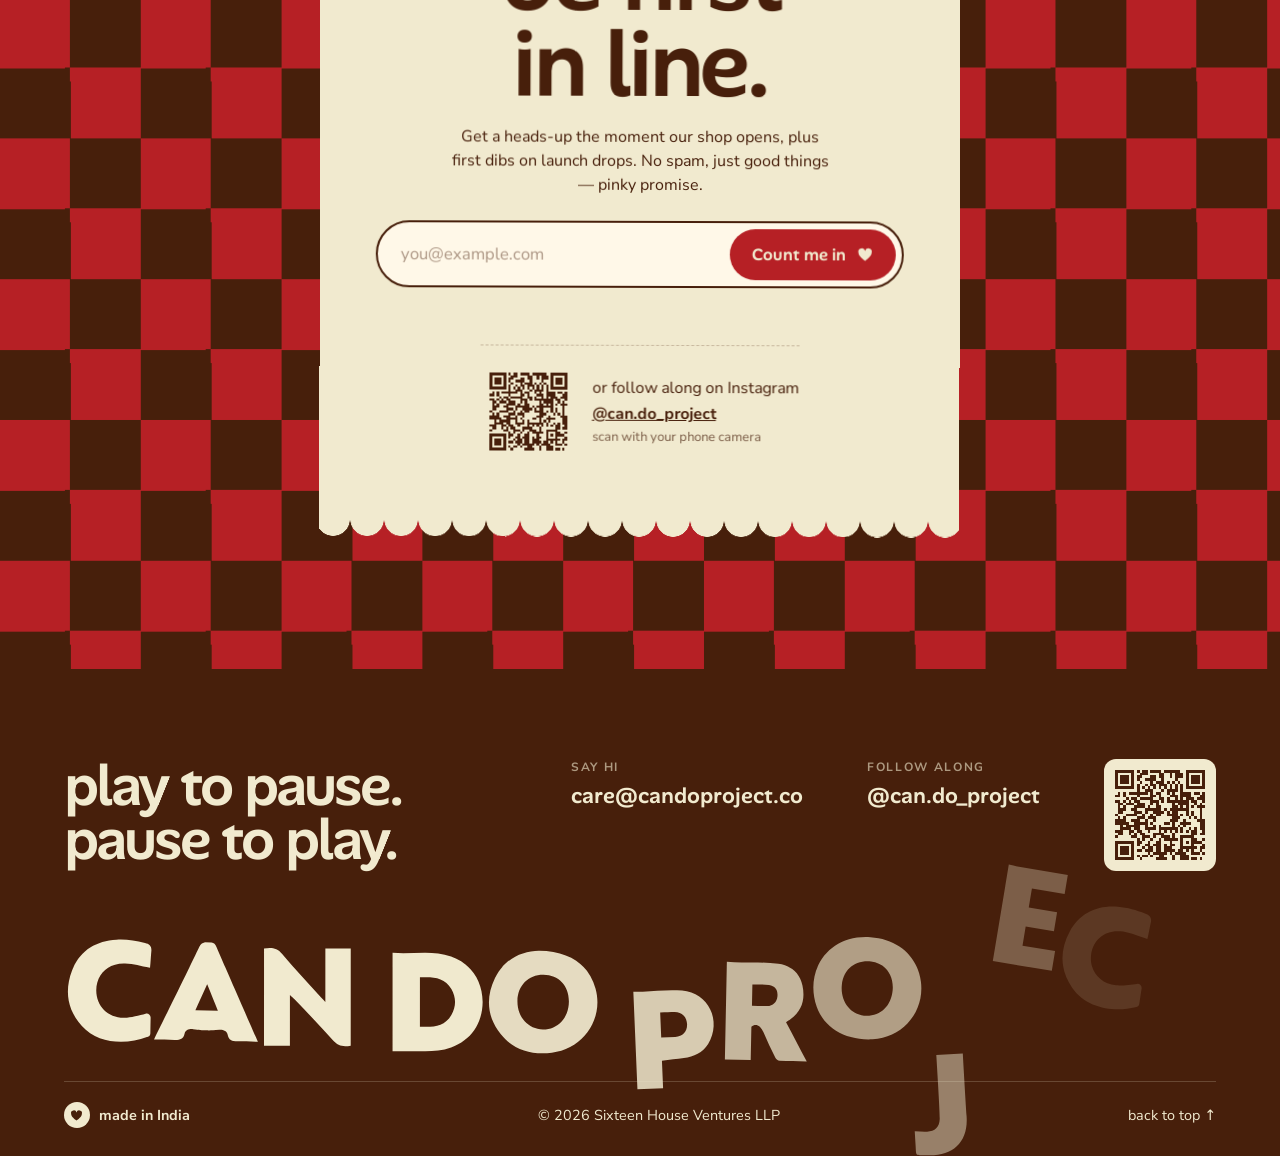
==== commit e8a19109: "Use the brand logo lockup in the nav Replace the typed chocolate tag in the header with the primary " ====
--- a/index.html
+++ b/index.html
@@ -22,7 +22,9 @@
   <a class="skip" href="#signup">Skip to early access signup</a>
 
   <header class="site-header">
-    <a class="wordmark wordmark--tag" href="#top" aria-label="Can Do Project, back to top">Can Do Project</a>
+    <a class="site-header__brand" href="#top" aria-label="Can Do Project, back to top">
+      <svg class="site-header__mark" viewBox="0 0 307.27 28.9" aria-hidden="true"><use href="assets/icons.svg#i-lockup"/></svg>
+    </a>
     <nav class="site-header__nav" aria-label="Primary">
       <a class="pill pill--ghost" href="https://www.instagram.com/can.do_project" target="_blank" rel="noopener">
         <svg class="icon" viewBox="0 0 24 24" aria-hidden="true"><path d="M12 2.2c3.2 0 3.6 0 4.8.1 3.2.1 4.8 1.7 4.9 4.9.1 1.3.1 1.6.1 4.8s0 3.6-.1 4.8c-.1 3.2-1.7 4.8-4.9 4.9-1.3.1-1.6.1-4.8.1s-3.6 0-4.8-.1c-3.3-.1-4.8-1.7-4.9-4.9C2.2 15.6 2.2 15.2 2.2 12s0-3.6.1-4.8C2.4 3.9 3.9 2.4 7.2 2.3 8.4 2.2 8.8 2.2 12 2.2zm0 4.7a5.1 5.1 0 1 0 0 10.2 5.1 5.1 0 0 0 0-10.2zm0 8.4a3.3 3.3 0 1 1 0-6.6 3.3 3.3 0 0 1 0 6.6zm5.3-9.8a1.2 1.2 0 1 0 0 2.4 1.2 1.2 0 0 0 0-2.4z"/></svg>
--- a/style.css
+++ b/style.css
@@ -63,13 +63,23 @@
 /* header */
 .site-header {
   position: fixed; inset: 0 0 auto; z-index: 50;
-  display: flex; justify-content: space-between; align-items: center;
+  display: flex; justify-content: space-between; align-items: center; gap: 12px;
   padding: clamp(12px, 2vw, 22px) clamp(14px, 3vw, 36px);
   pointer-events: none;
 }
 .site-header > * { pointer-events: auto; }
-.site-header .wordmark--tag { font-size: clamp(0.85rem, 1.4vw, 1.05rem); text-decoration: none; box-shadow: 0 0 0 2px var(--beige); }
-.site-header__nav { display: flex; gap: 8px; }
+.site-header__brand {
+  flex: 1 1 auto; min-width: 0;
+  color: var(--choc); text-decoration: none;
+}
+.site-header__mark {
+  width: min(100%, 276px);
+  max-width: none;
+  height: auto;
+  aspect-ratio: 307.27 / 28.9;
+  fill: currentColor;
+}
+.site-header__nav { display: flex; flex: none; gap: 8px; }
 
 /* HERO */
 .hero {
@@ -428,7 +438,6 @@
   .signup__qr .qr-follow__text { justify-items: center; }
 }
 @media (max-width: 360px) {
-  .site-header .wordmark--tag { font-size: 0.78rem; }
   .site-header__nav { gap: 6px; }
   .site-header__nav .pill { min-height: 2.35rem; }
   .site-header__nav .pill--ghost { width: 2.35rem; }
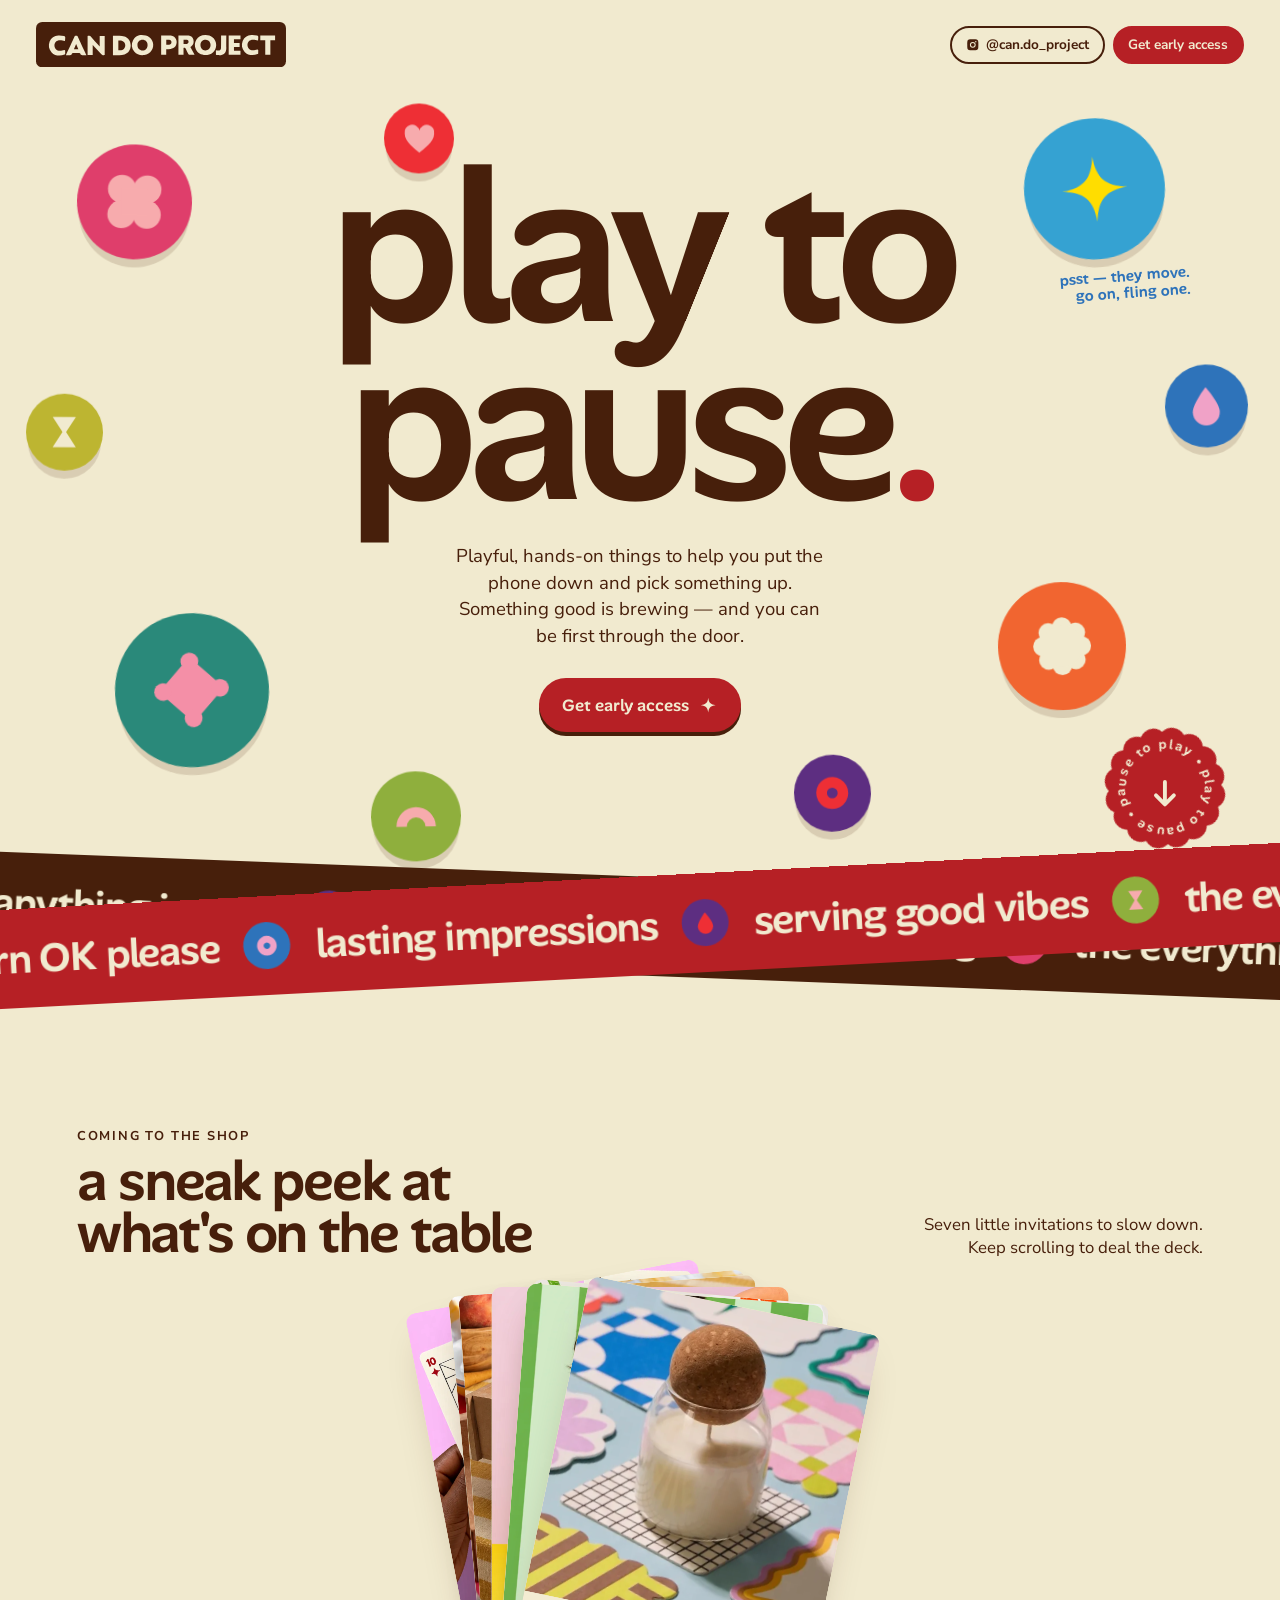
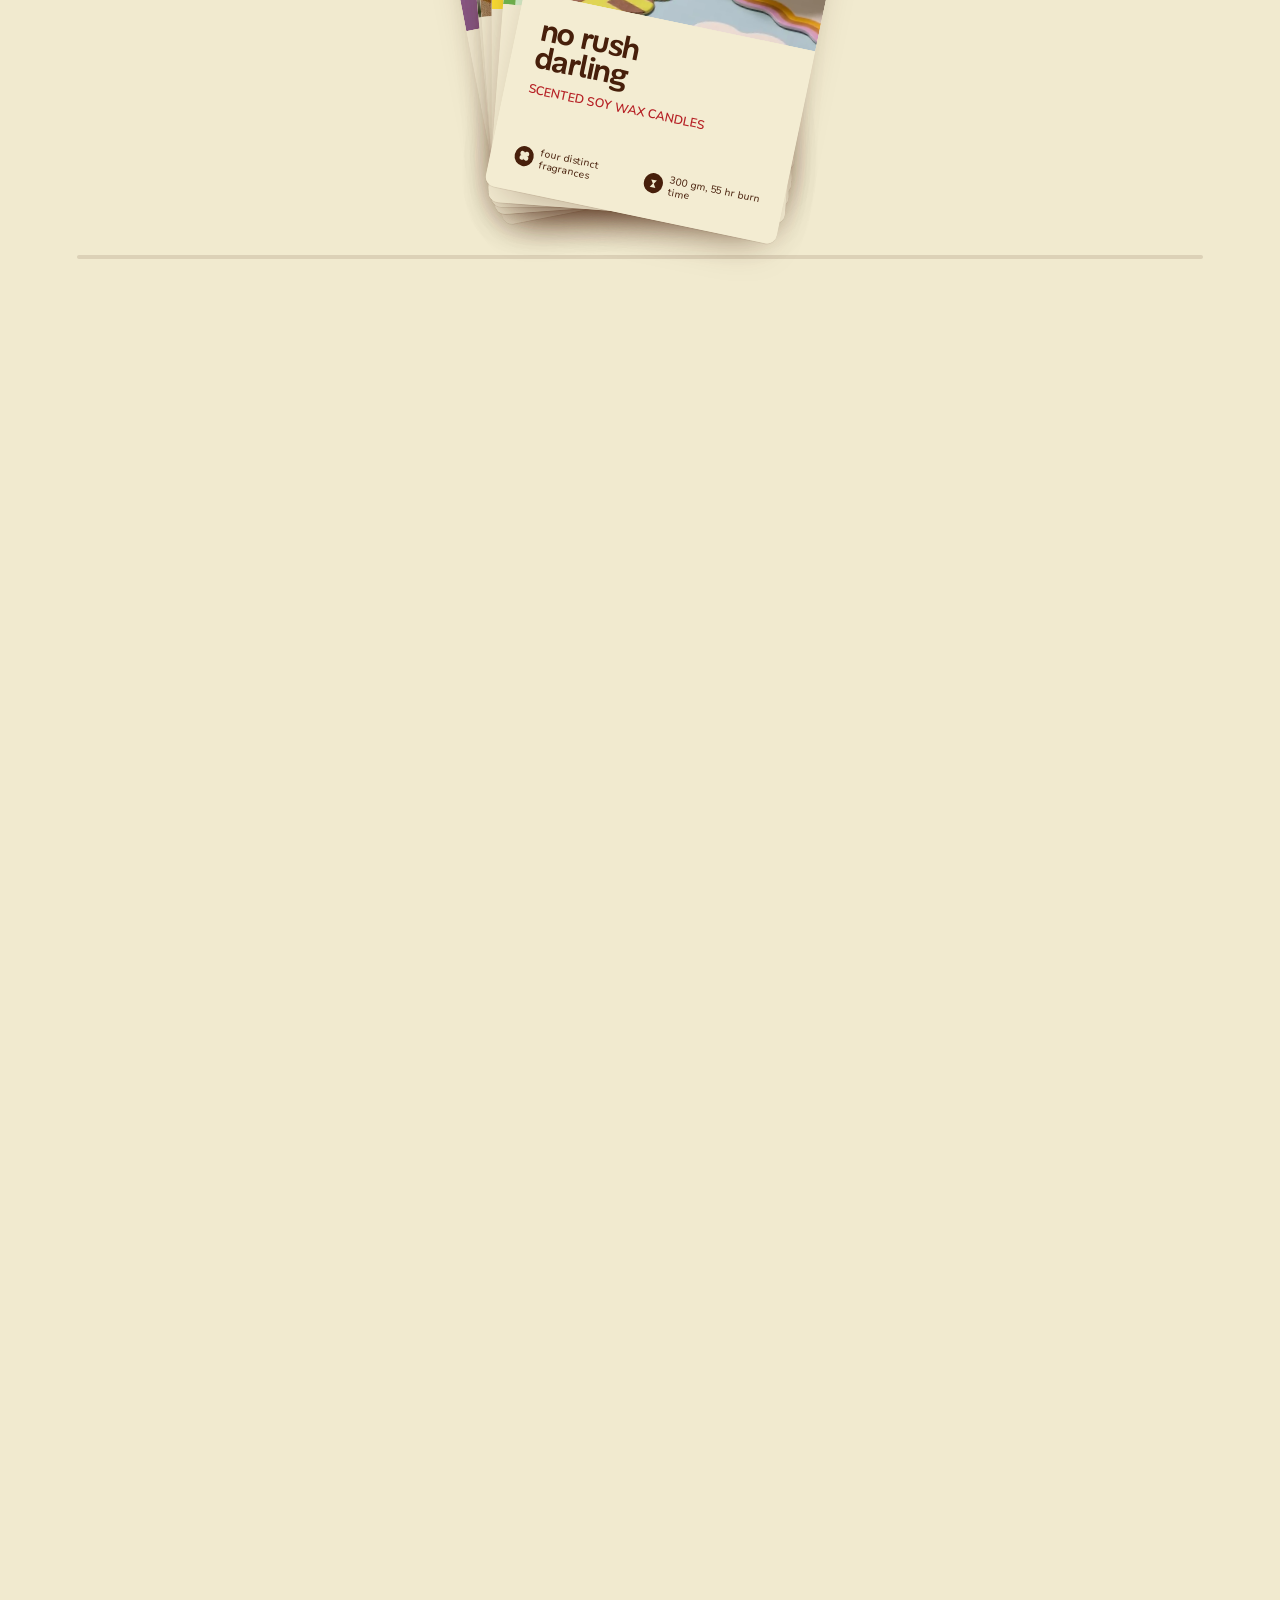
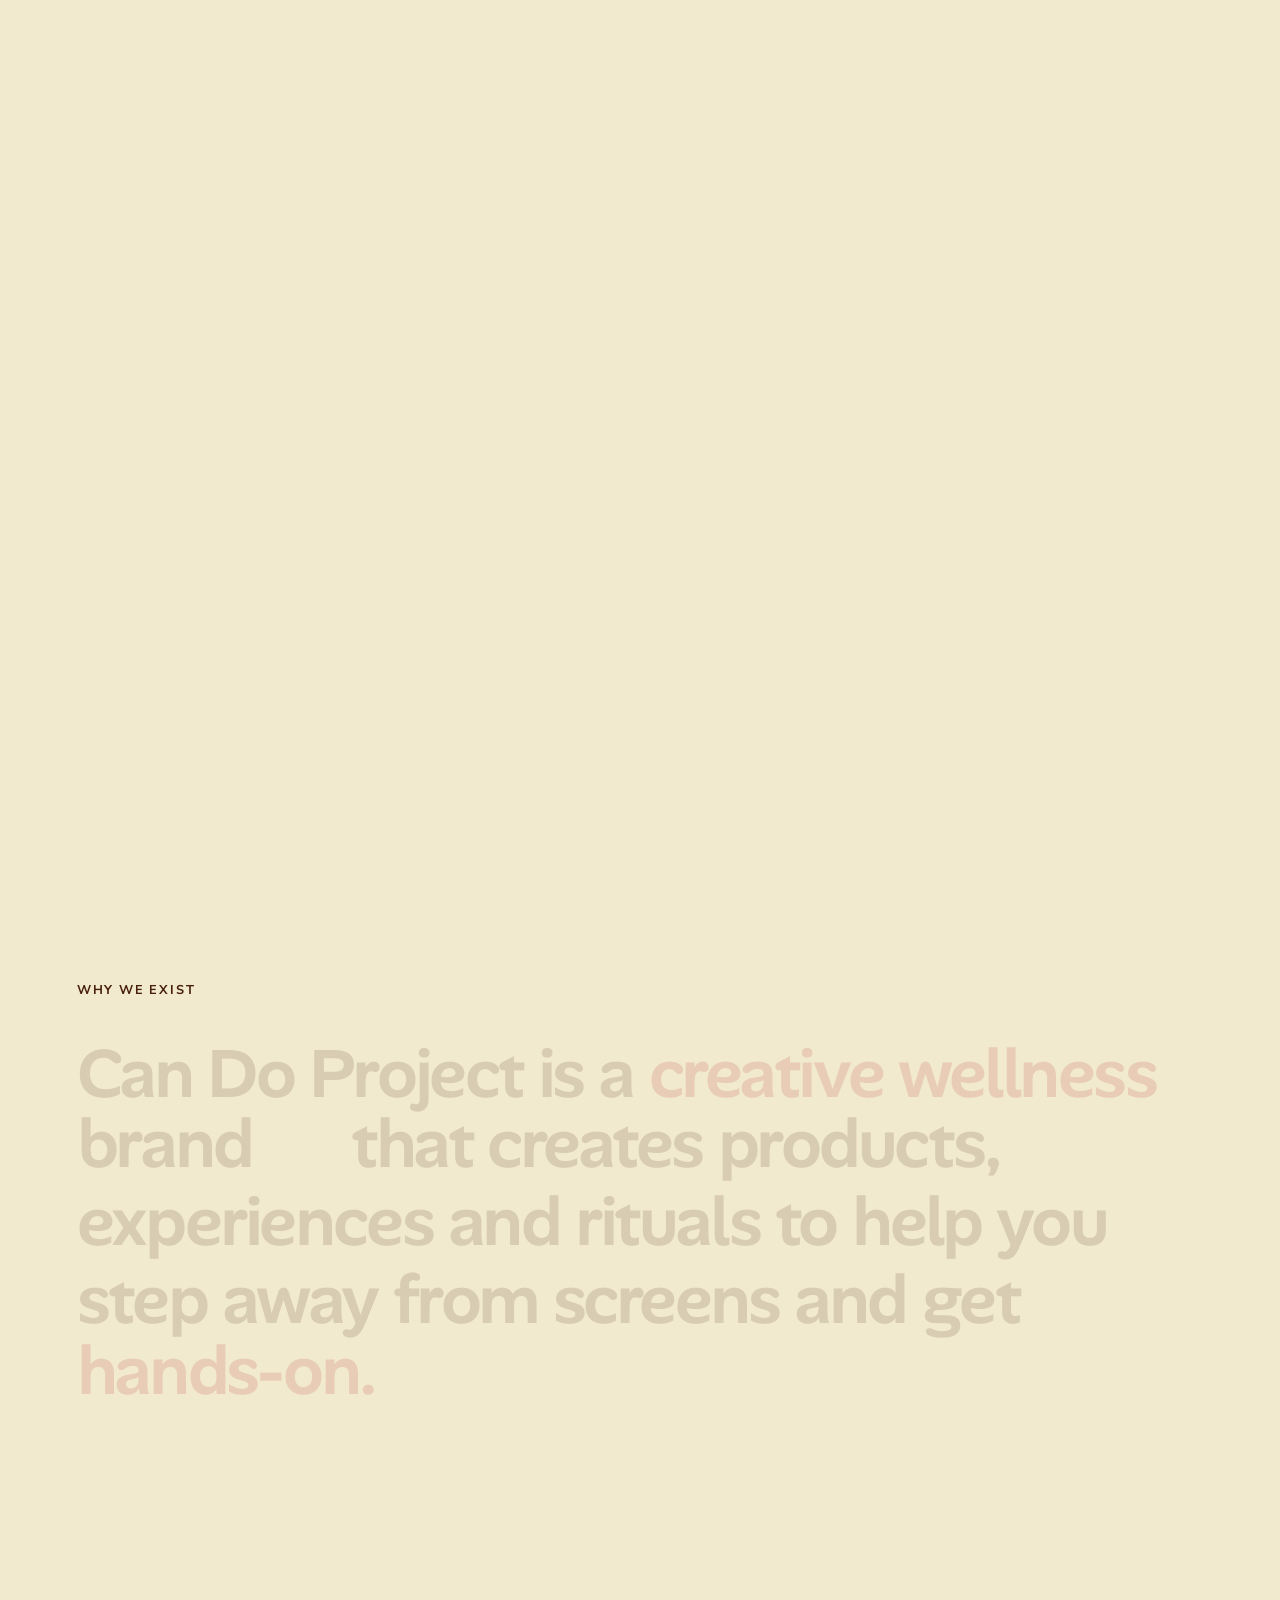
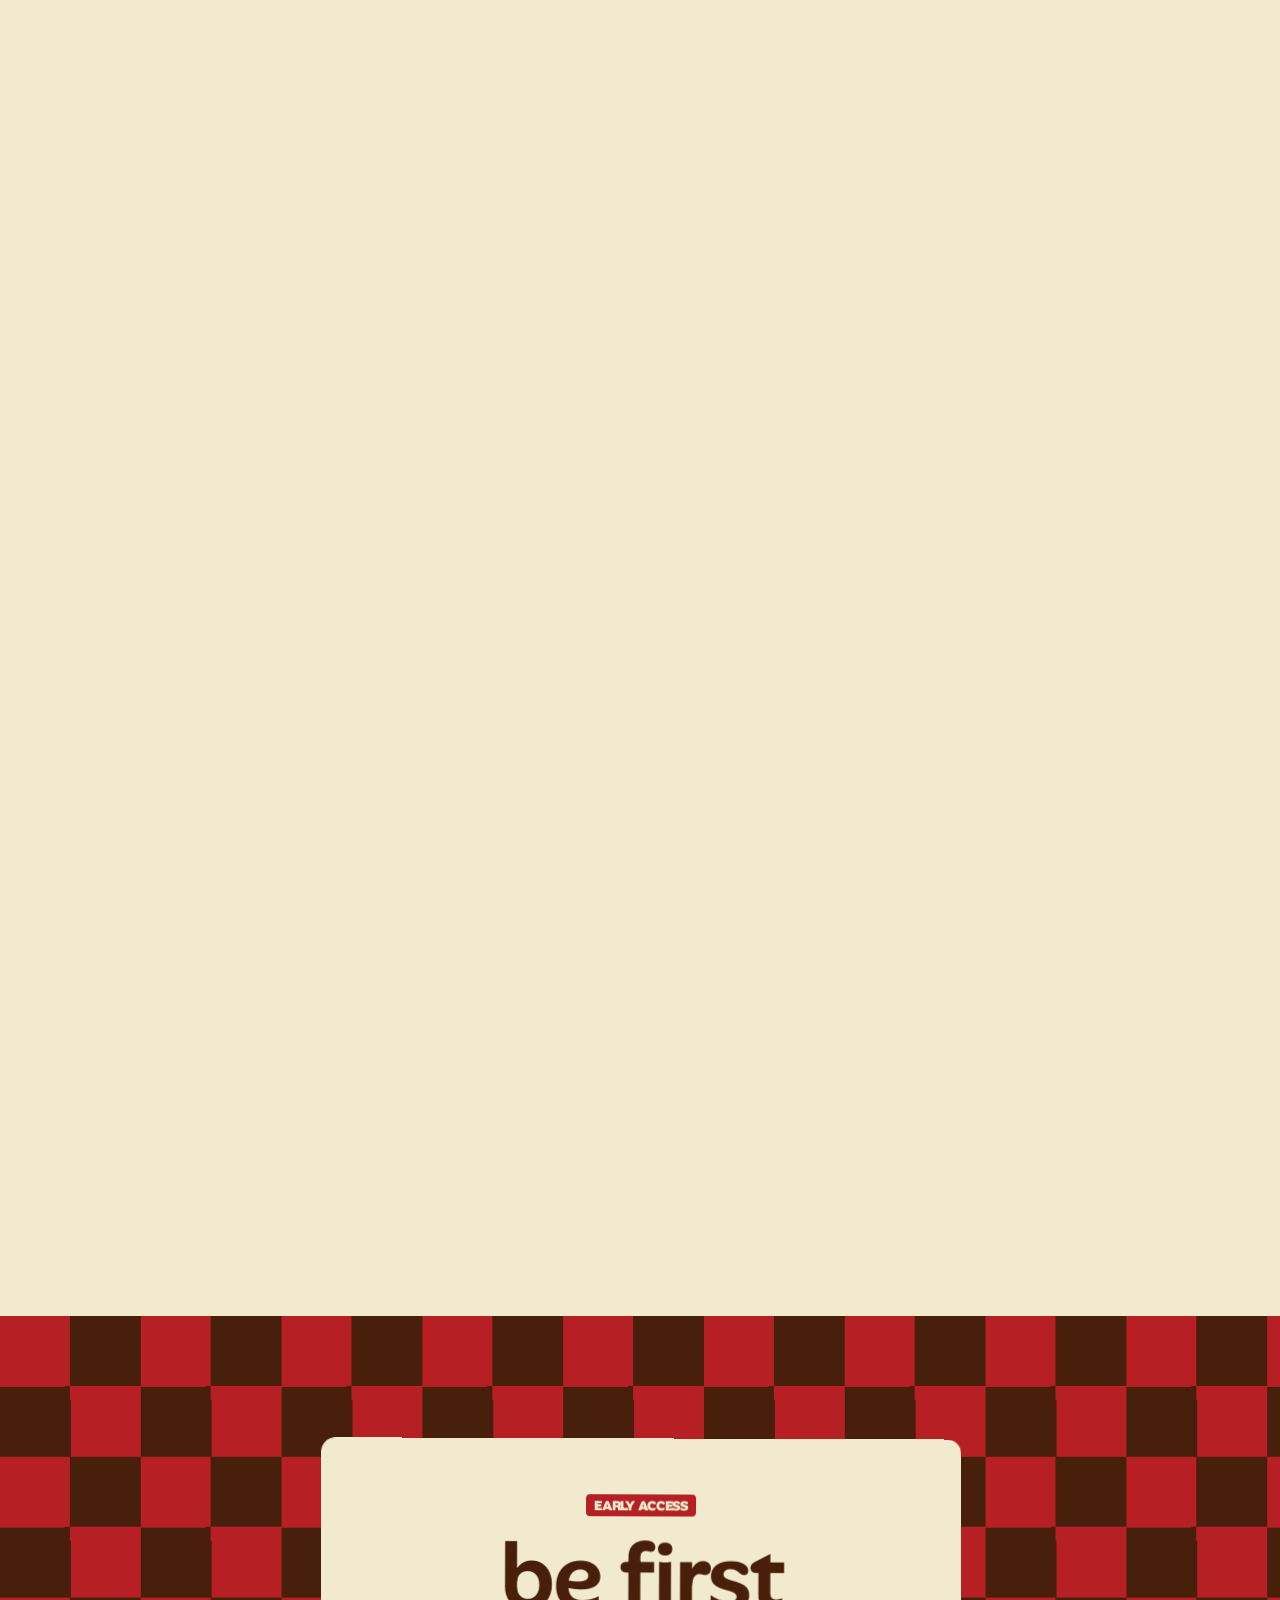
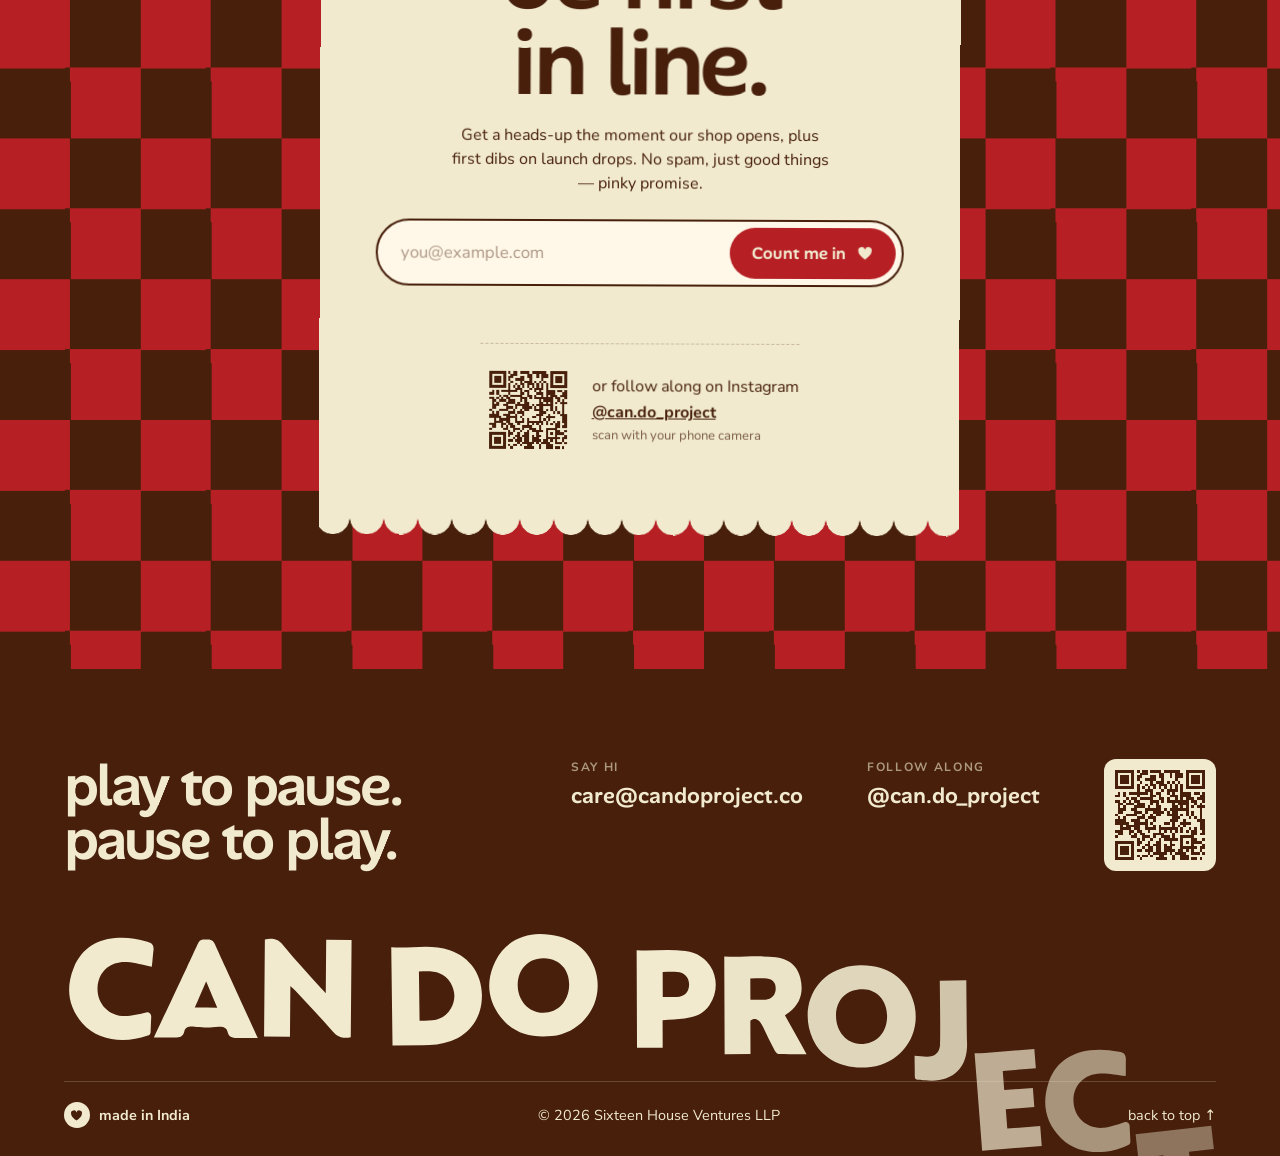
==== commit 6eac2cc7: "Use the boxed horizontal lockup in the nav Match the CDP design toolkit: beige letters knocked out o" ====
--- a/index.html
+++ b/index.html
@@ -23,7 +23,11 @@
 
   <header class="site-header">
     <a class="site-header__brand" href="#top" aria-label="Can Do Project, back to top">
-      <svg class="site-header__mark" viewBox="0 0 307.27 28.9" aria-hidden="true"><use href="assets/icons.svg#i-lockup"/></svg>
+      <!-- boxed horizontal lockup, box geometry from CDP_Design Toolkit -->
+      <svg class="site-header__mark" viewBox="-16.45 -17.35 338.18 61.28" aria-hidden="true">
+        <rect x="-16.45" y="-17.35" width="338.18" height="61.28" rx="8.34"/>
+        <use href="assets/icons.svg#i-lockup" width="307.27" height="28.9"/>
+      </svg>
     </a>
     <nav class="site-header__nav" aria-label="Primary">
       <a class="pill pill--ghost" href="https://www.instagram.com/can.do_project" target="_blank" rel="noopener">
--- a/style.css
+++ b/style.css
@@ -73,12 +73,14 @@
   color: var(--choc); text-decoration: none;
 }
 .site-header__mark {
-  width: min(100%, 276px);
+  display: block;
+  width: min(100%, 250px);
   max-width: none;
   height: auto;
-  aspect-ratio: 307.27 / 28.9;
+  aspect-ratio: 338.18 / 61.28;
   fill: currentColor;
 }
+.site-header__mark use { fill: var(--beige); }
 .site-header__nav { display: flex; flex: none; gap: 8px; }
 
 /* HERO */
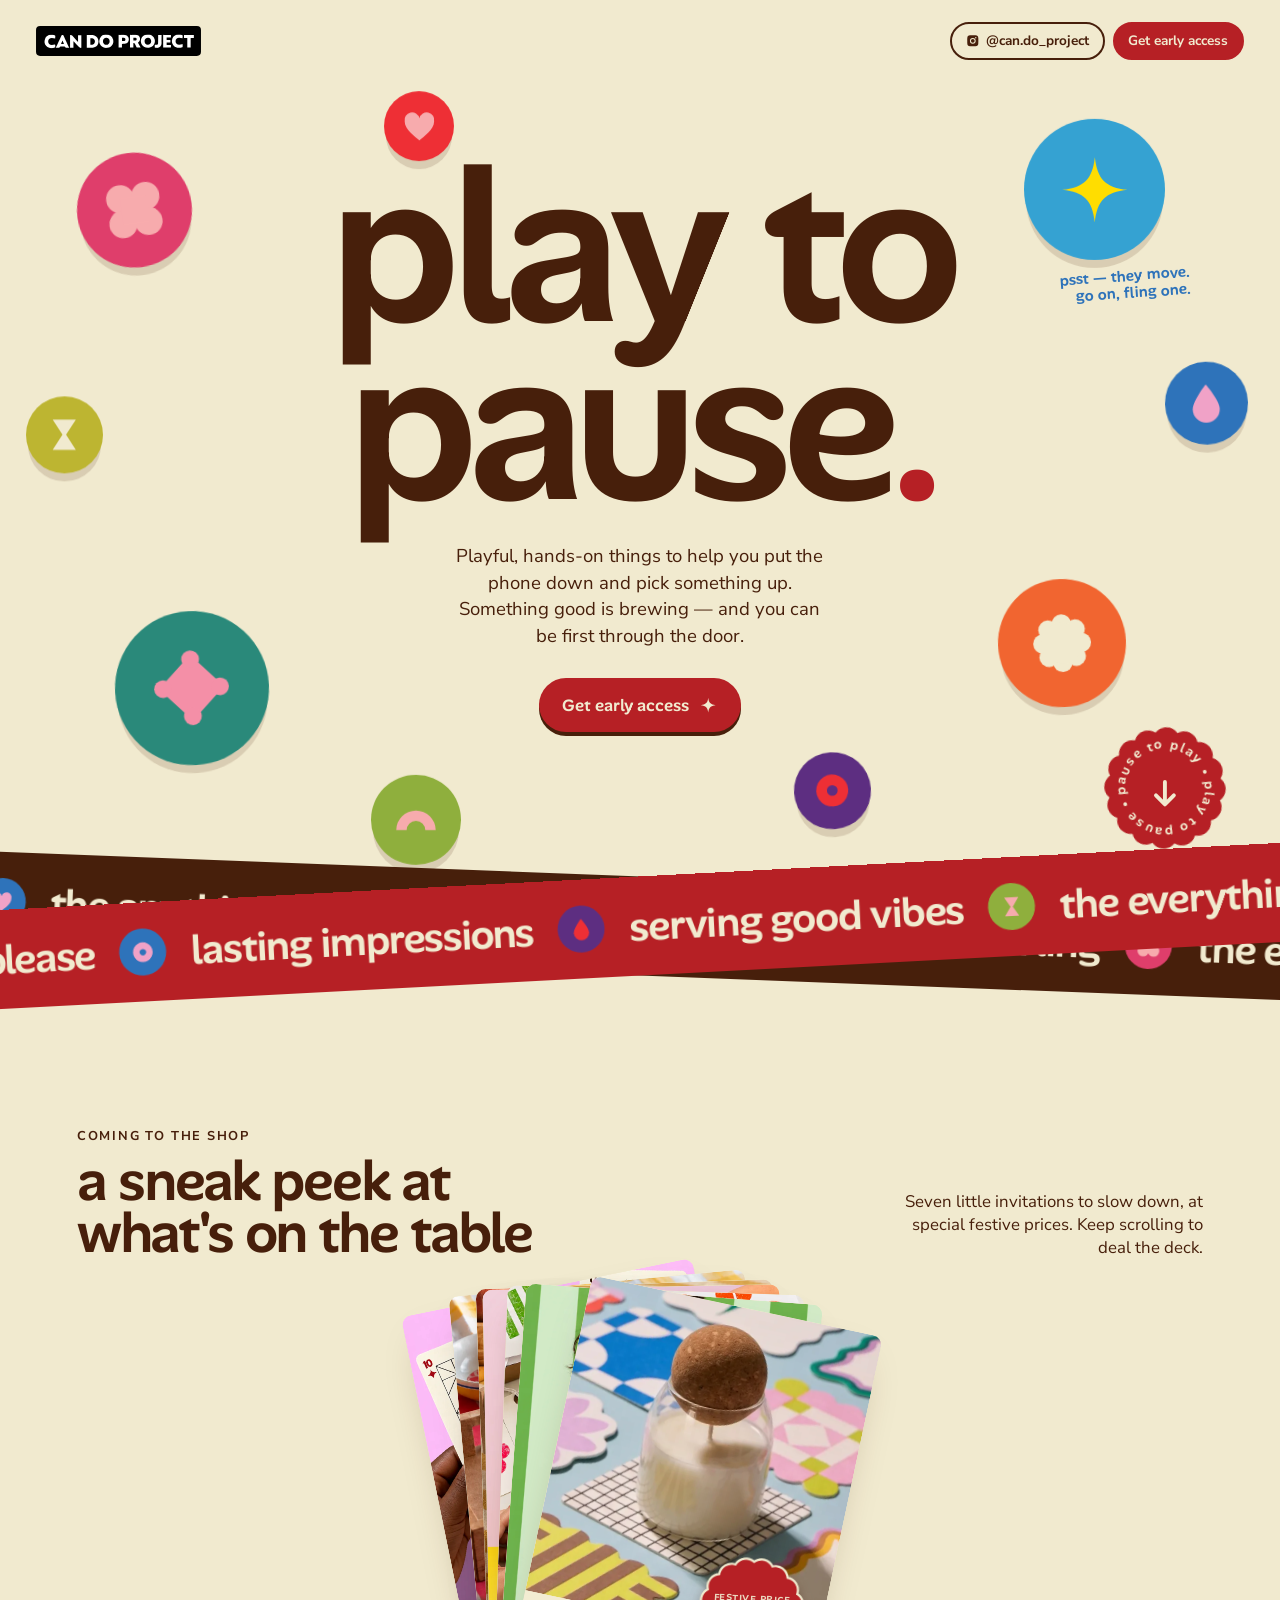
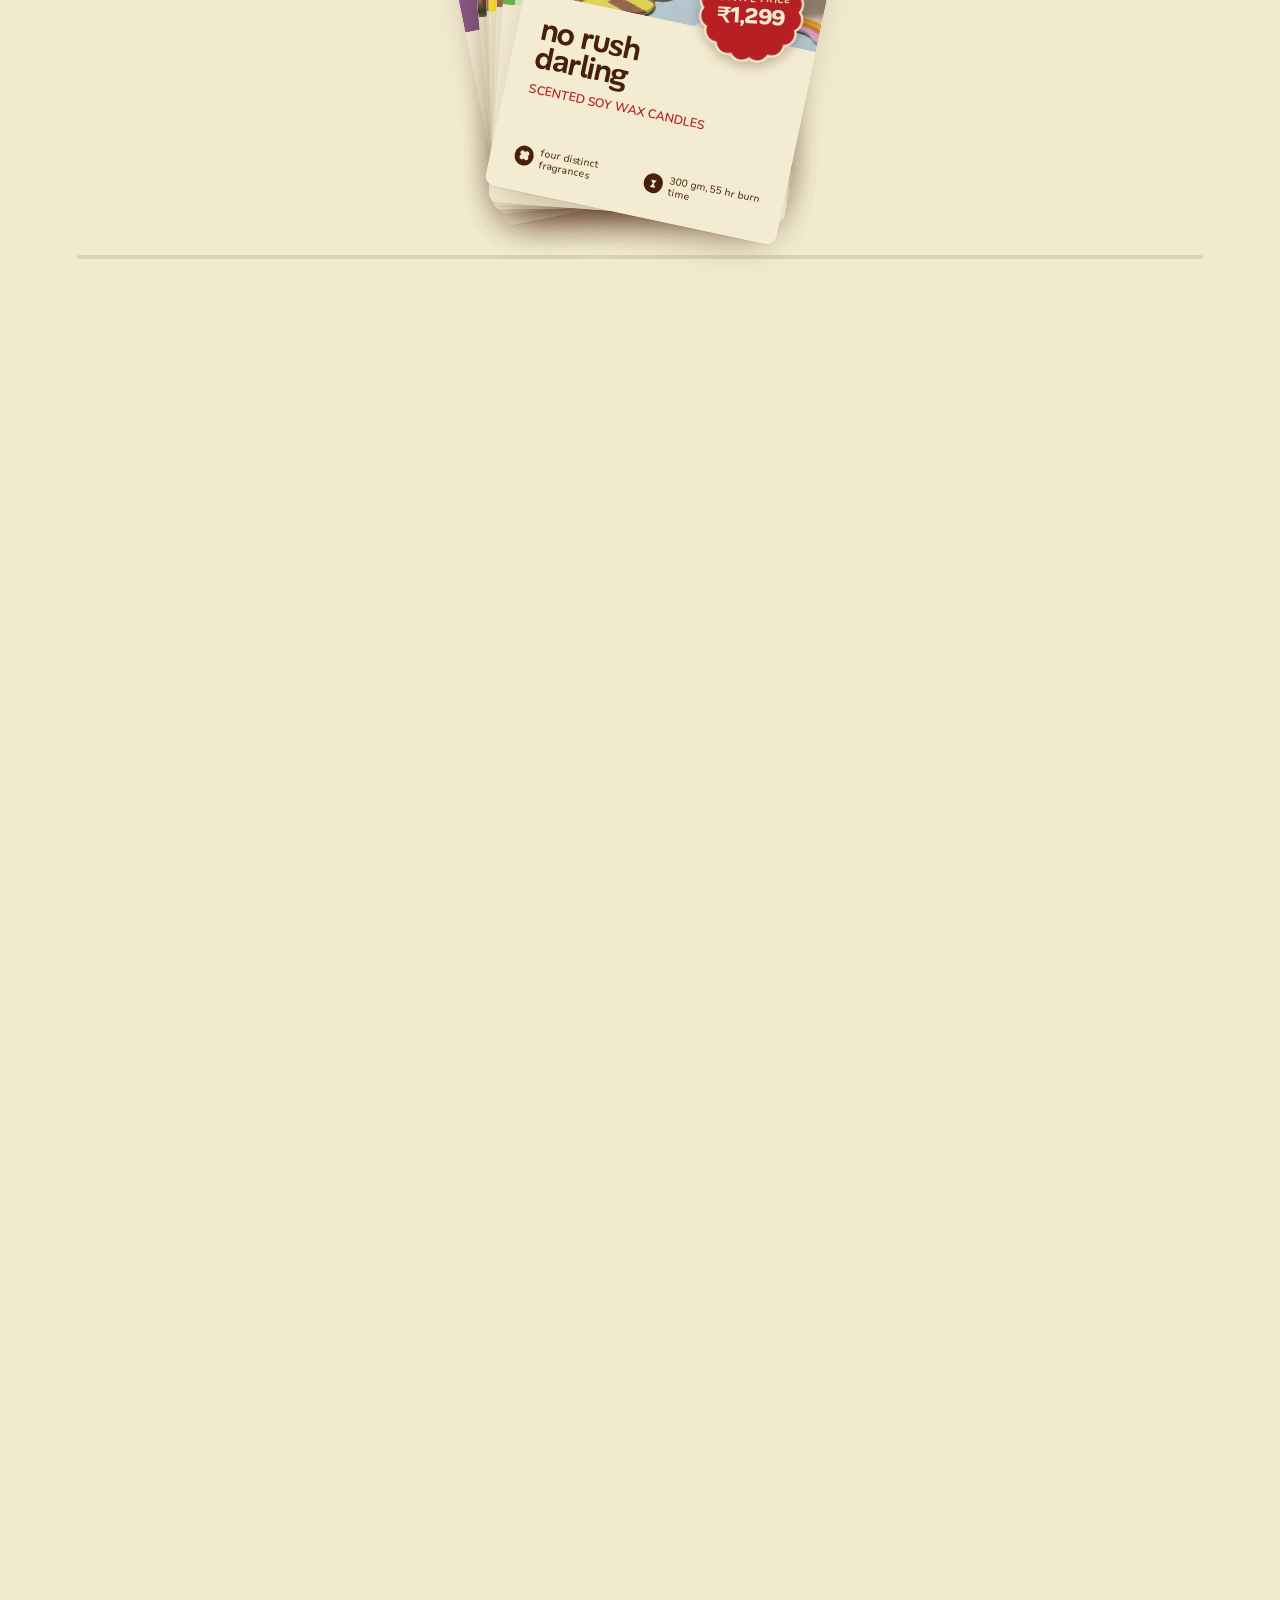
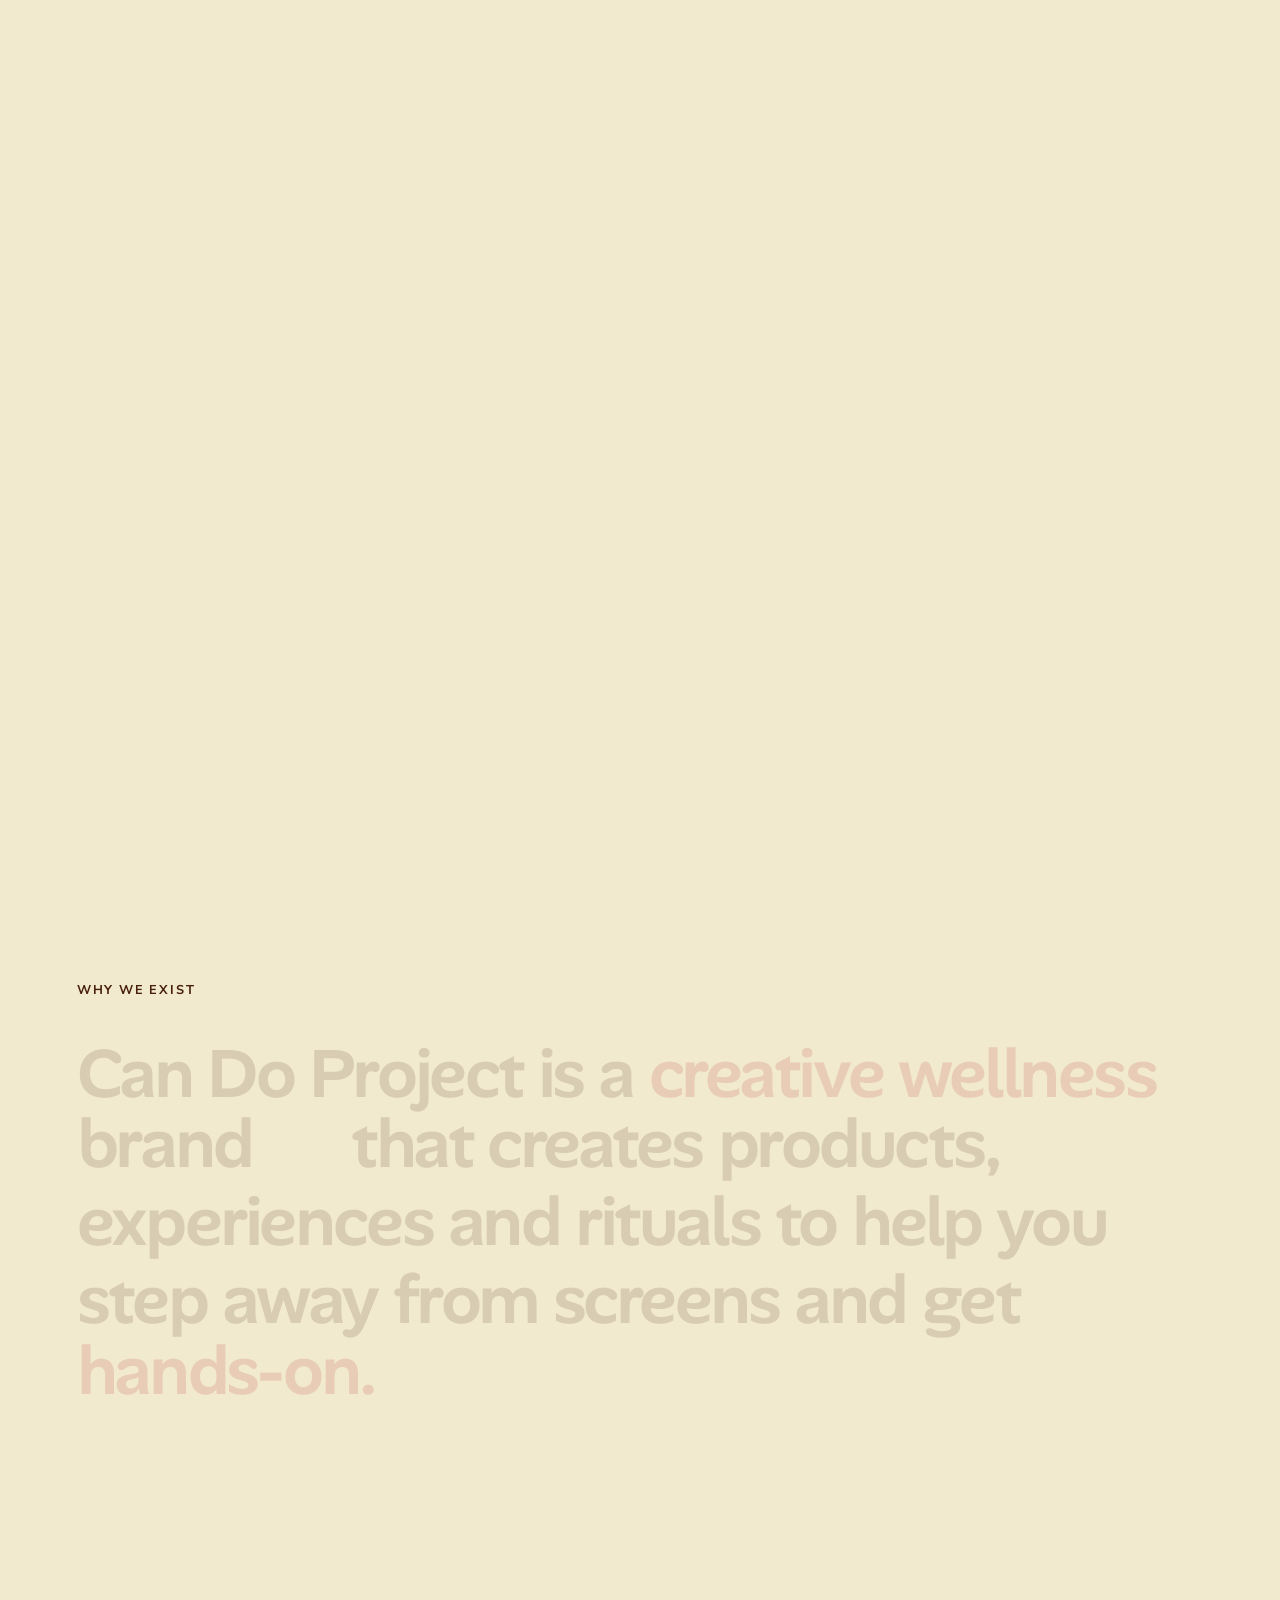
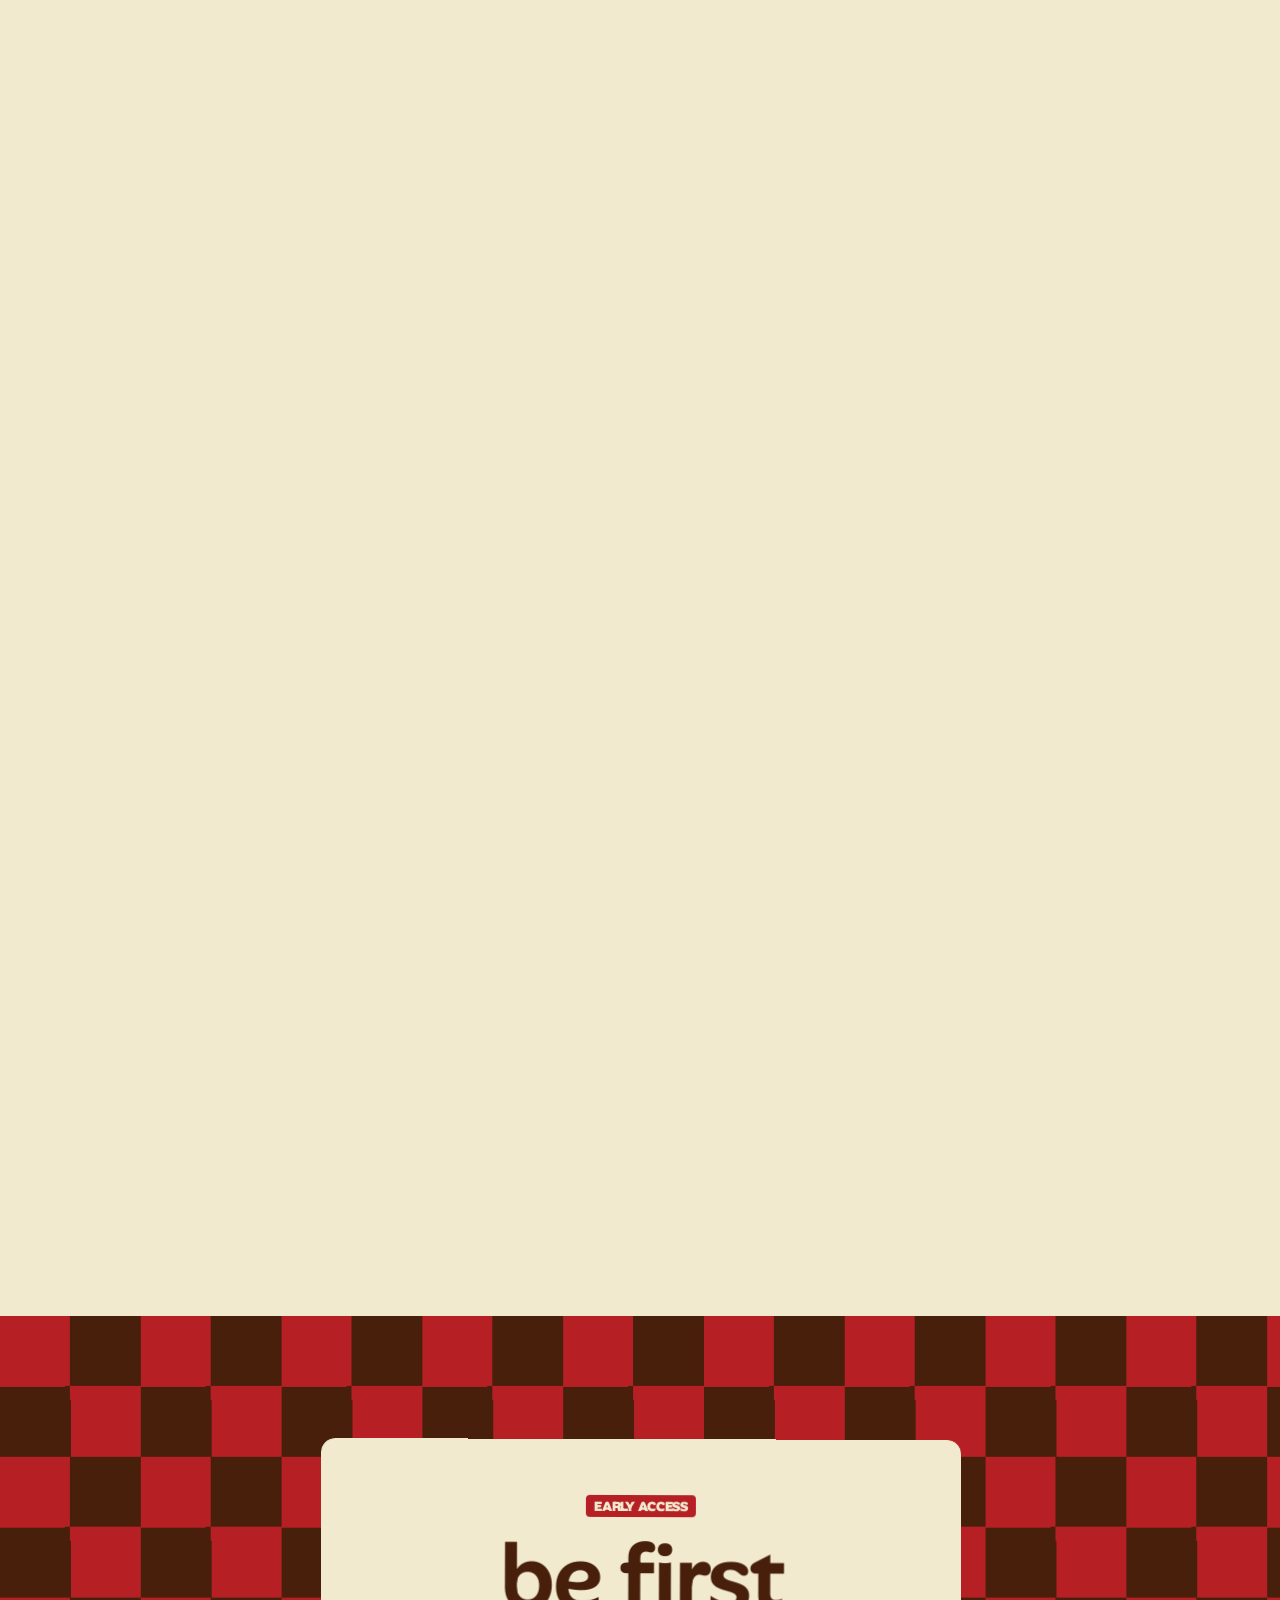
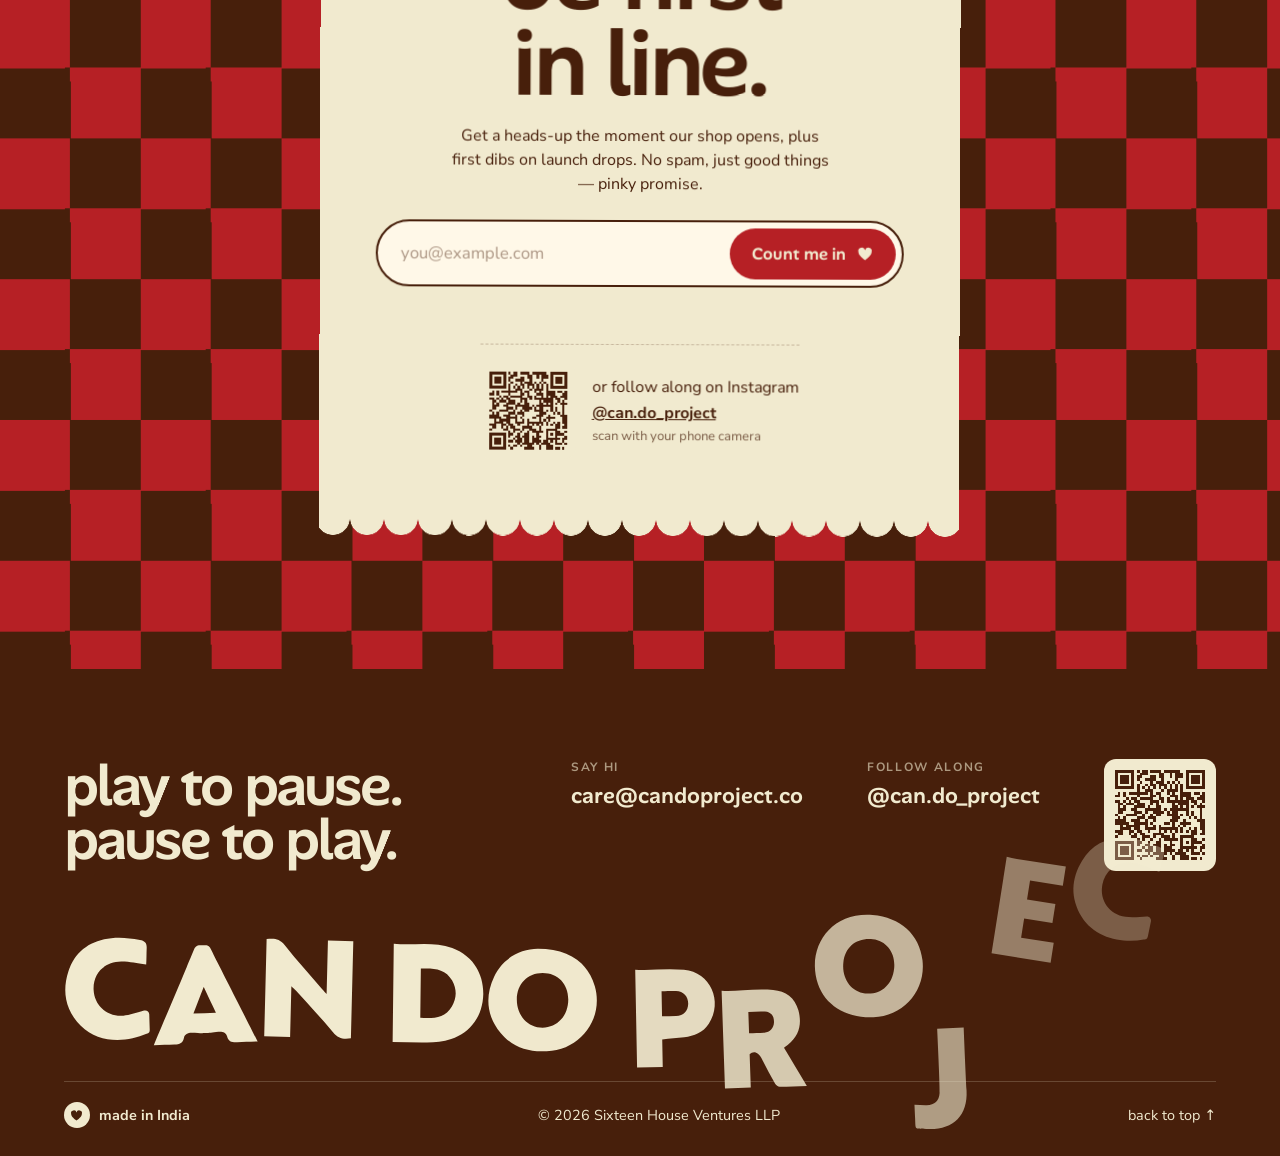
==== commit de39e6ce: "Show festive prices on the product cards Each easel gets a scalloped price sticker across the bottom" ====
--- a/index.html
+++ b/index.html
@@ -88,13 +88,14 @@
       <div class="products__head">
         <p class="eyebrow">coming to the shop</p>
         <h2 id="products-title">a sneak peek at<br>what's on the table</h2>
-        <p class="products__note">Seven little invitations to slow down. <span class="desk-only">Keep scrolling to deal the deck.</span><span class="mob-only">Swipe through the deck.</span></p>
+        <p class="products__note">Seven little invitations to slow down, at special festive prices. <span class="desk-only">Keep scrolling to deal the deck.</span><span class="mob-only">Swipe through the deck.</span></p>
       </div>
 
       <div class="products__viewport">
         <div class="products__track">
           <article class="easel" style="--c:var(--sleeve-pink)">
             <div class="easel__img"><img src="assets/img/playing-cards-5.webp" alt="Hands holding illustrated Can Do Project playing cards" width="1121" height="1403" loading="lazy" decoding="async"></div>
+            <p class="price"><svg class="price__bg" aria-hidden="true"><use href="assets/icons.svg#i-badge"/></svg><span class="price__label">festive price</span> <span class="price__amt">₹999</span></p>
             <div class="easel__body">
               <h3 class="easel__title">play. pause.<br>shuffle. repeat.</h3>
               <p class="easel__kind">Playing cards</p>
@@ -107,6 +108,7 @@
 
           <article class="easel" style="--c:var(--sleeve-green)">
             <div class="easel__img"><img src="assets/img/tray-3.webp" alt="Wooden tray with rotating beads on a striped cloth beside paint pots" width="1600" height="902" loading="lazy" decoding="async"></div>
+            <p class="price"><svg class="price__bg" aria-hidden="true"><use href="assets/icons.svg#i-badge"/></svg><span class="price__label">festive price</span> <span class="price__amt">₹799</span></p>
             <div class="easel__body">
               <h3 class="easel__title">serving<br>good vibes</h3>
               <p class="easel__kind">Tray with rotating beads</p>
@@ -119,6 +121,7 @@
 
           <article class="easel" style="--c:var(--sleeve-navy)">
             <div class="easel__img"><img src="assets/img/truck-2.webp" alt="Handmade wooden truck on a yellow striped tablecloth with paints" width="1536" height="1024" loading="lazy" decoding="async"></div>
+            <p class="price"><svg class="price__bg" aria-hidden="true"><use href="assets/icons.svg#i-badge"/></svg><span class="price__label">festive price</span> <span class="price__amt">₹899</span></p>
             <div class="easel__body">
               <h3 class="easel__title">horn OK<br>please</h3>
               <p class="easel__kind">Truck with wheels</p>
@@ -131,6 +134,7 @@
 
           <article class="easel" style="--c:var(--red)">
             <div class="easel__img"><img src="assets/img/journal-8.webp" alt="A red 'the anything journal' balanced on a yellow surface" width="1067" height="1600" loading="lazy" decoding="async"></div>
+            <p class="price"><svg class="price__bg" aria-hidden="true"><use href="assets/icons.svg#i-badge"/></svg><span class="price__label">festive price</span> <span class="price__amt">₹999</span></p>
             <div class="easel__body">
               <h3 class="easel__title">the anything<br>journal</h3>
               <p class="easel__kind">Prompted journal</p>
@@ -143,6 +147,7 @@
 
           <article class="easel" style="--c:var(--sleeve-purple)">
             <div class="easel__img"><img src="assets/img/blocks-1.webp" alt="Wooden printing blocks stamping colourful shapes onto cards and tags" width="1600" height="900" loading="lazy" decoding="async"></div>
+            <p class="price"><svg class="price__bg" aria-hidden="true"><use href="assets/icons.svg#i-badge"/></svg><span class="price__label">festive price</span> <span class="price__amt">₹549</span></p>
             <div class="easel__body">
               <h3 class="easel__title">lasting<br>impressions</h3>
               <p class="easel__kind">Wooden blocks &amp; cards</p>
@@ -155,6 +160,7 @@
 
           <article class="easel" style="--c:var(--cherry)">
             <div class="easel__img"><img src="assets/img/tote-1.webp" alt="Person carrying a canvas tote with a red strap against green stripes" width="1600" height="1132" loading="lazy" decoding="async"></div>
+            <p class="price"><svg class="price__bg" aria-hidden="true"><use href="assets/icons.svg#i-badge"/></svg><span class="price__label">festive price</span> <span class="price__amt">₹1,349</span></p>
             <div class="easel__body">
               <h3 class="easel__title">the everything<br>tote</h3>
               <p class="easel__kind">Everyday canvas tote</p>
@@ -167,6 +173,7 @@
 
           <article class="easel" style="--c:var(--choc);--k:var(--red)">
             <div class="easel__img"><img src="assets/img/candle-2-centre.webp" alt="Soy wax candle in a glass jar with a cork lid, on patterned coasters" width="660" height="740" loading="lazy" decoding="async"></div>
+            <p class="price"><svg class="price__bg" aria-hidden="true"><use href="assets/icons.svg#i-badge"/></svg><span class="price__label">festive price</span> <span class="price__amt">₹1,299</span></p>
             <div class="easel__body">
               <h3 class="easel__title">no rush<br>darling</h3>
               <p class="easel__kind">Scented soy wax candles</p>
--- a/style.css
+++ b/style.css
@@ -74,13 +74,13 @@
 }
 .site-header__mark {
   display: block;
-  width: min(100%, 250px);
+  width: clamp(134px, 13.8vw, 165px); /* same footprint as the old text tag */
   max-width: none;
   height: auto;
   aspect-ratio: 338.18 / 61.28;
-  fill: currentColor;
-}
-.site-header__mark use { fill: var(--beige); }
+  fill: #000; /* toolkit draws the boxed lockup in pure black and white */
+}
+.site-header__mark use { fill: #fff; }
 .site-header__nav { display: flex; flex: none; gap: 8px; }
 
 /* HERO */
@@ -255,6 +255,37 @@
 }
 .easel__points li { display: flex; align-items: center; gap: 0.6em; }
 .easel__points .coin { --bg: var(--c); --fg: var(--beige); width: 2.4em; }
+
+/* festive price: a scalloped sticker slapped across the photo's bottom edge */
+.easel { position: relative; }
+.price {
+  position: absolute; z-index: 1;
+  top: 62%; right: 6%;
+  width: calc(var(--w) * 0.36); aspect-ratio: 1;
+  margin: 0;
+  display: flex; flex-direction: column; align-items: center; justify-content: center;
+  color: var(--beige); text-align: center;
+  transform: translateY(-76%) rotate(-9deg);
+  transition: transform 0.5s var(--ease-bounce);
+}
+.easel:hover .price { transform: translateY(-76%) rotate(4deg) scale(1.08); }
+.price__bg {
+  position: absolute; inset: 0; z-index: -1;
+  width: 100%; height: 100%;
+  fill: var(--k, var(--c));
+  stroke: var(--beige); stroke-width: 4px; paint-order: stroke;
+  filter: drop-shadow(0 4px 6px rgb(71 31 11 / 0.3));
+}
+.price__label {
+  font-weight: 800; font-size: calc(var(--w) * 0.03);
+  letter-spacing: 0.06em; text-transform: uppercase;
+  opacity: 0.9;
+}
+.price__amt {
+  font-family: var(--font-head); font-weight: 700;
+  font-size: calc(var(--w) * 0.075);
+  letter-spacing: -0.03em; line-height: 1.05;
+}
 
 .products__progress {
   display: none;
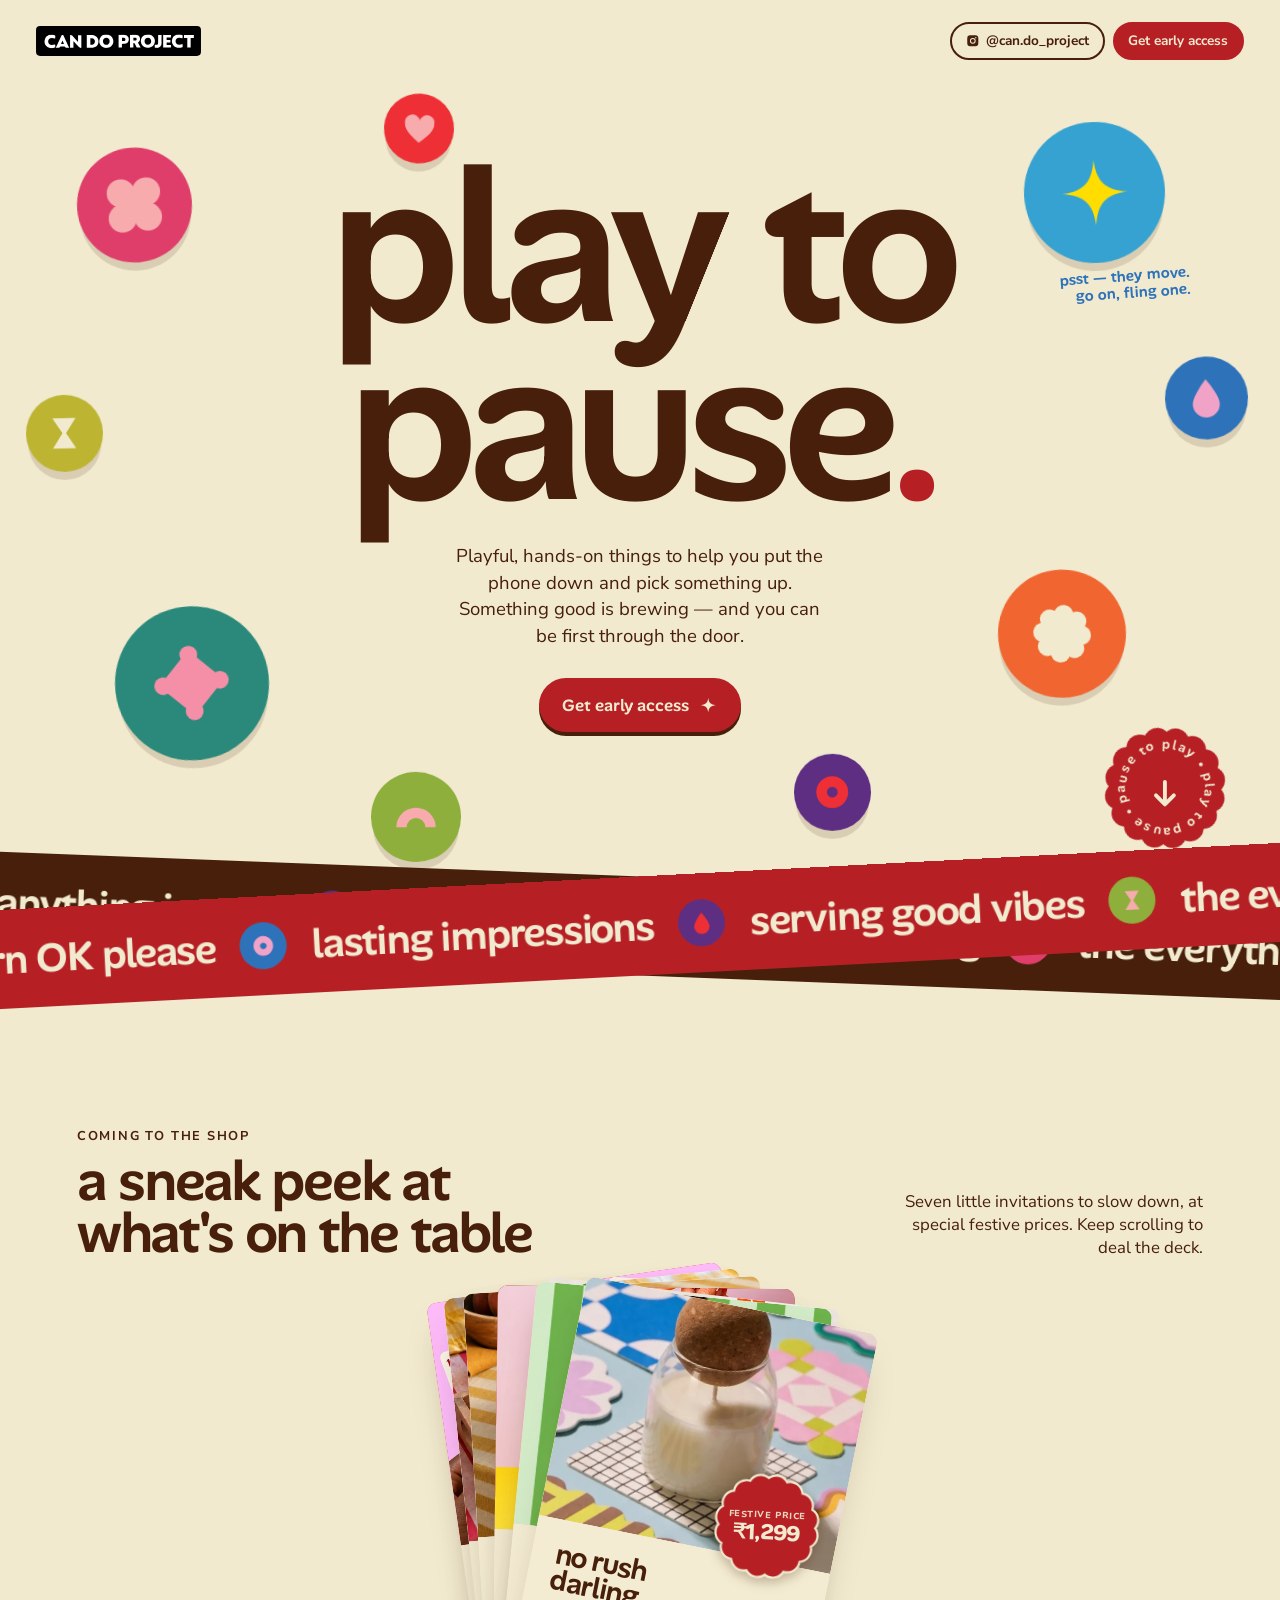
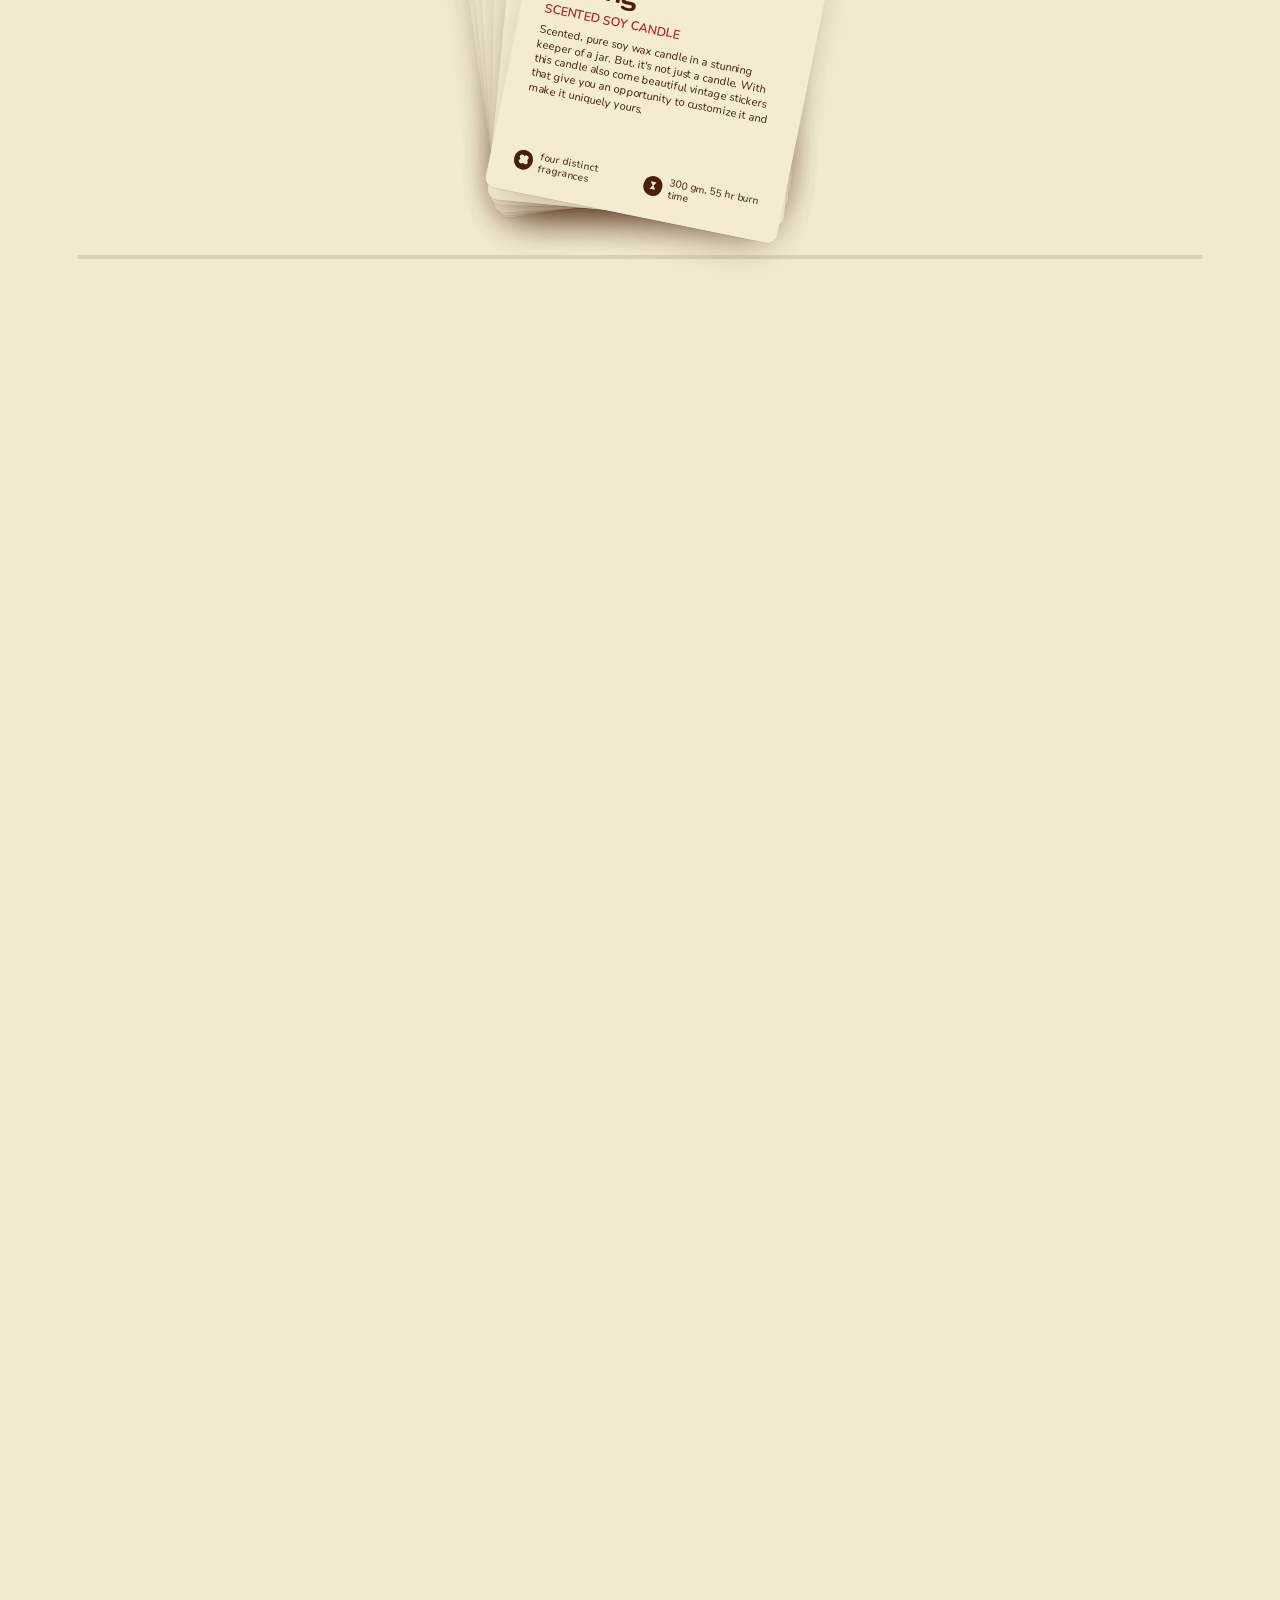
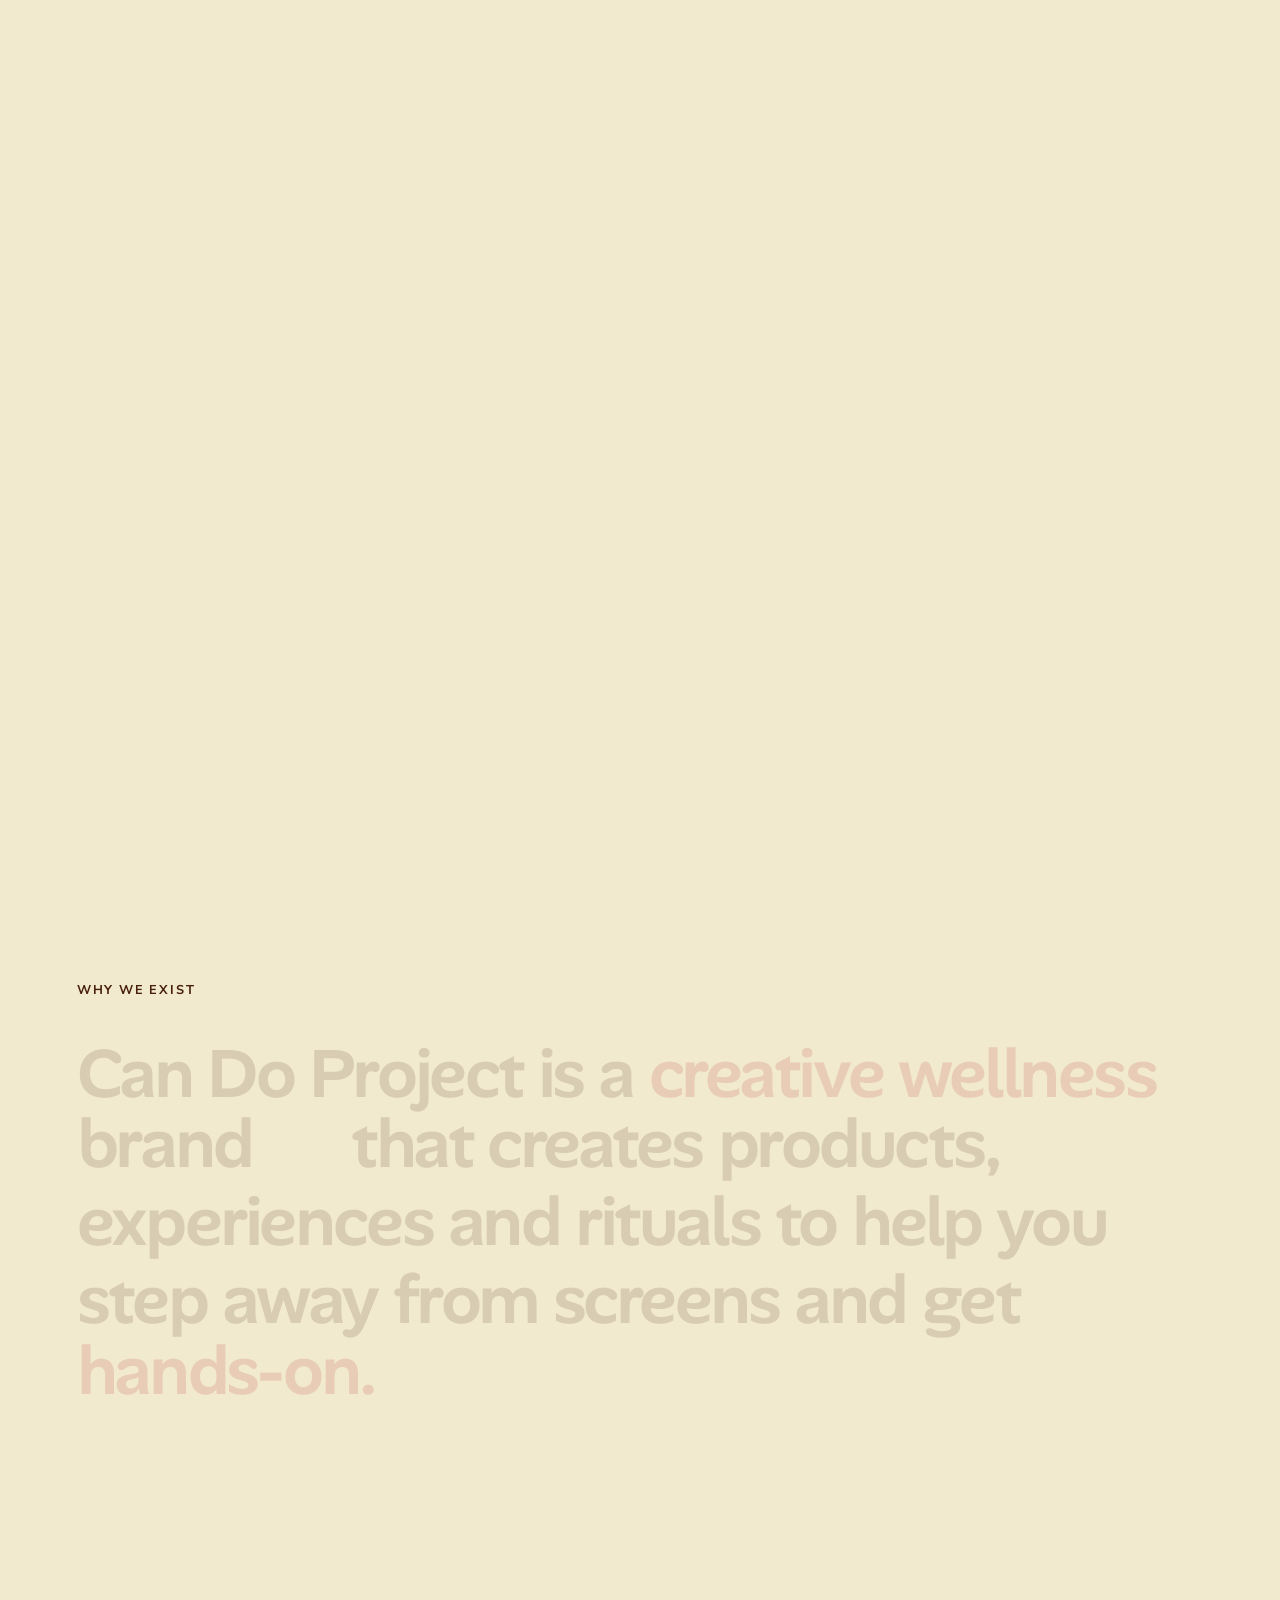
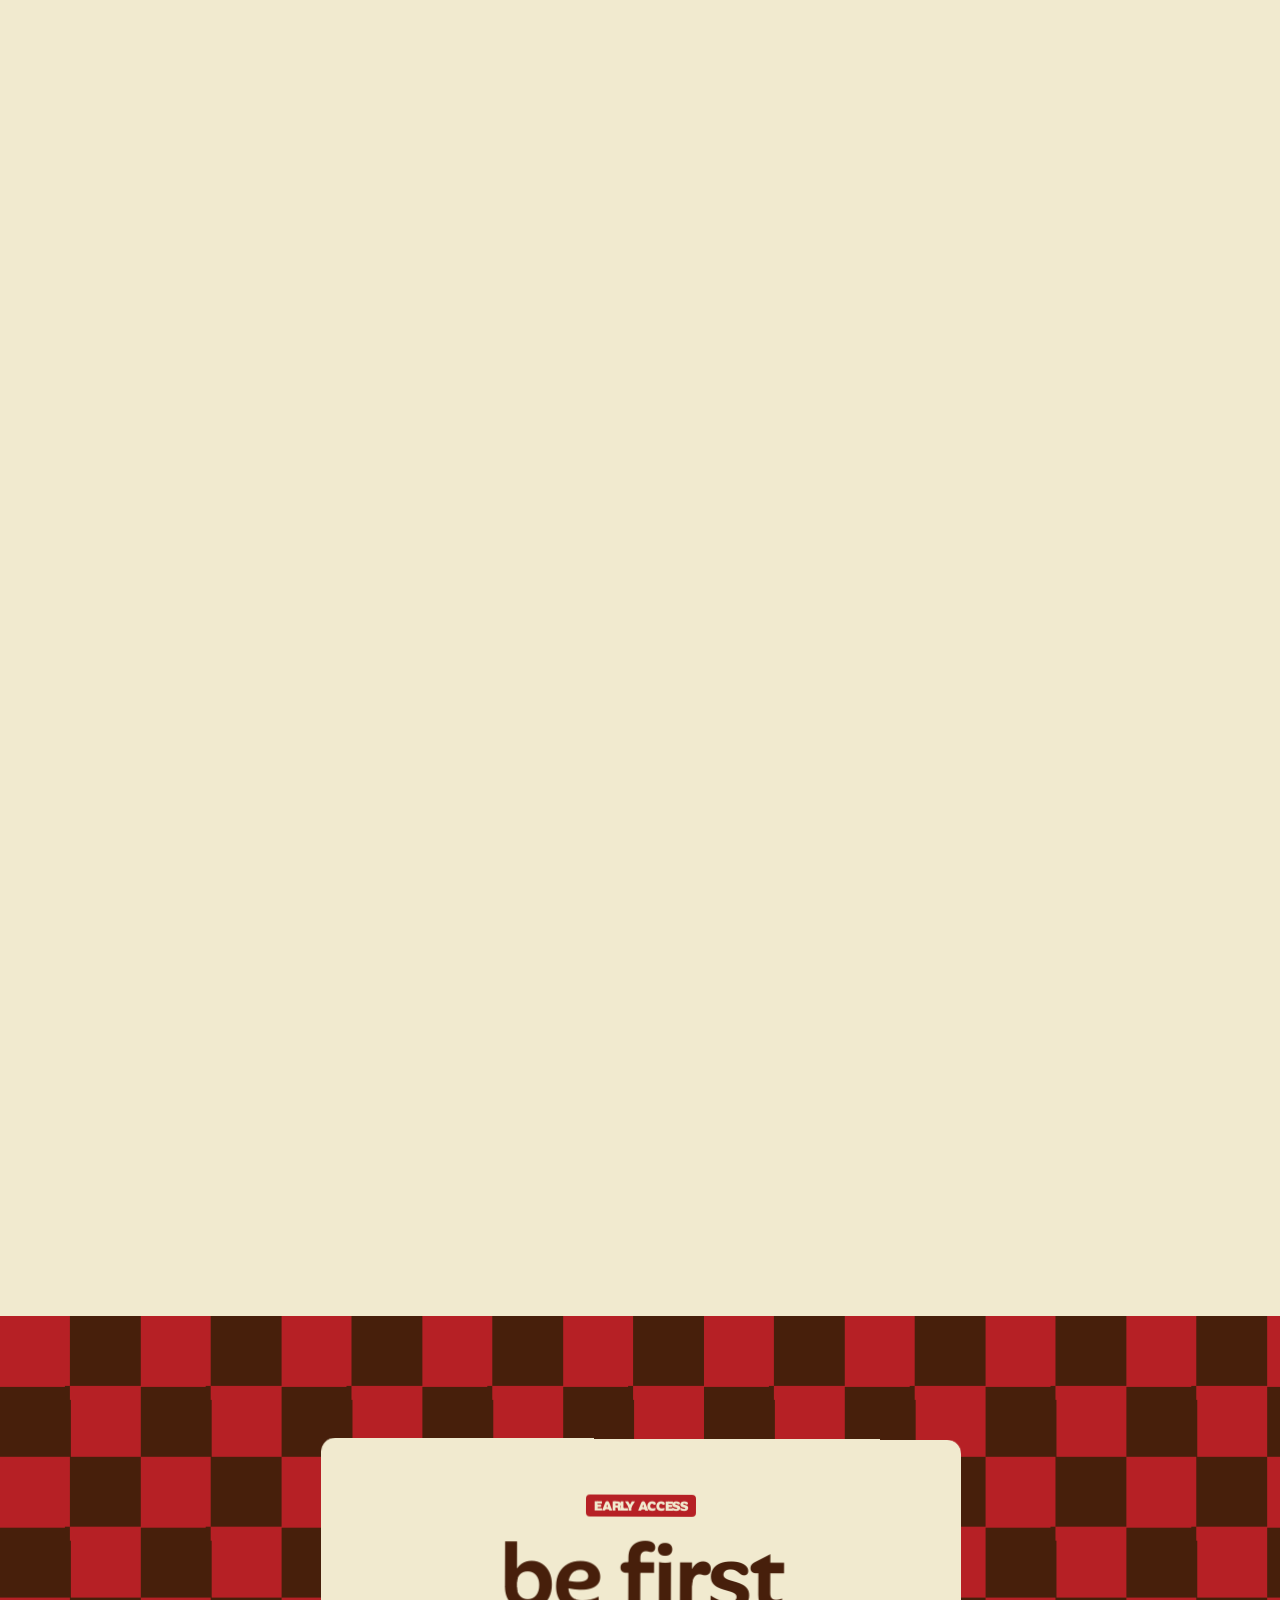
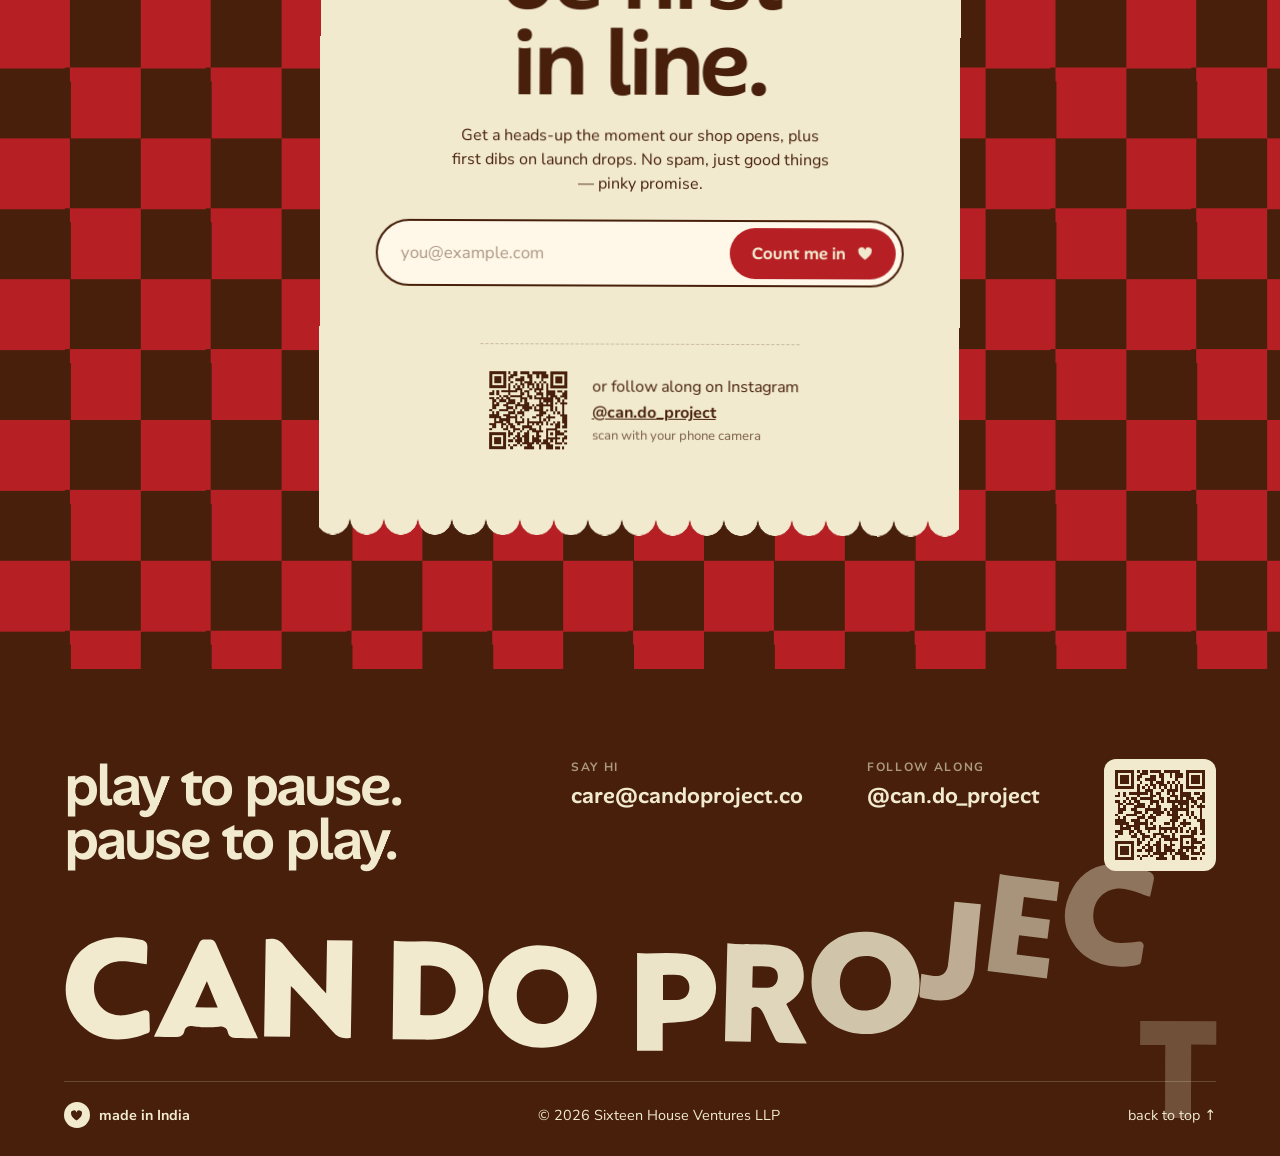
==== commit 4ecc8f4f: "Use the catalog's subtitles, descriptions and points on the cards Each card now carries the product " ====
--- a/index.html
+++ b/index.html
@@ -93,12 +93,13 @@
 
       <div class="products__viewport">
         <div class="products__track">
-          <article class="easel" style="--c:var(--sleeve-pink)">
+          <article class="easel" style="--c:var(--sleeve-pink);--pos:50% 12%">
             <div class="easel__img"><img src="assets/img/playing-cards-5.webp" alt="Hands holding illustrated Can Do Project playing cards" width="1121" height="1403" loading="lazy" decoding="async"></div>
             <p class="price"><svg class="price__bg" aria-hidden="true"><use href="assets/icons.svg#i-badge"/></svg><span class="price__label">festive price</span> <span class="price__amt">₹999</span></p>
             <div class="easel__body">
               <h3 class="easel__title">play. pause.<br>shuffle. repeat.</h3>
               <p class="easel__kind">Playing cards</p>
+              <p class="easel__desc">A deck of playing cards with a little twist. With acrylic markers and 54 beautiful canvases to colour, doodle and make your own, you can turn this limited edition classic deck into something wonderfully one of a kind!</p>
               <ul class="easel__points">
                 <li><span class="coin"><svg class="icon"><use href="assets/icons.svg#i-bars"/></svg></span>52 playing cards + 2 jokers</li>
                 <li><span class="coin"><svg class="icon"><use href="assets/icons.svg#i-plus-flower"/></svg></span>kit includes acrylic markers</li>
@@ -111,7 +112,8 @@
             <p class="price"><svg class="price__bg" aria-hidden="true"><use href="assets/icons.svg#i-badge"/></svg><span class="price__label">festive price</span> <span class="price__amt">₹799</span></p>
             <div class="easel__body">
               <h3 class="easel__title">serving<br>good vibes</h3>
-              <p class="easel__kind">Tray with rotating beads</p>
+              <p class="easel__kind">Paint your own tray</p>
+              <p class="easel__desc">Your tray, your very own way! A wooden tray with fun rotating beads that you can paint any way you want. Are you ready to serve some goodness?</p>
               <ul class="easel__points">
                 <li><span class="coin"><svg class="icon"><use href="assets/icons.svg#i-heart"/></svg></span>crafted by skilled hands</li>
                 <li><span class="coin"><svg class="icon"><use href="assets/icons.svg#i-plus-flower"/></svg></span>kit includes paints and paint brush</li>
@@ -124,7 +126,8 @@
             <p class="price"><svg class="price__bg" aria-hidden="true"><use href="assets/icons.svg#i-badge"/></svg><span class="price__label">festive price</span> <span class="price__amt">₹899</span></p>
             <div class="easel__body">
               <h3 class="easel__title">horn OK<br>please</h3>
-              <p class="easel__kind">Truck with wheels</p>
+              <p class="easel__kind">Paint your own truck</p>
+              <p class="easel__desc">Your very own truck, ready for a personality of its own. Paint it your way, then load it up with little things you love.</p>
               <ul class="easel__points">
                 <li><span class="coin"><svg class="icon"><use href="assets/icons.svg#i-heart"/></svg></span>crafted by skilled hands</li>
                 <li><span class="coin"><svg class="icon"><use href="assets/icons.svg#i-plus-flower"/></svg></span>kit includes paints and paint brush</li>
@@ -132,12 +135,13 @@
             </div>
           </article>
 
-          <article class="easel" style="--c:var(--red)">
+          <article class="easel" style="--c:var(--red);--pos:50% 68%">
             <div class="easel__img"><img src="assets/img/journal-8.webp" alt="A red 'the anything journal' balanced on a yellow surface" width="1067" height="1600" loading="lazy" decoding="async"></div>
             <p class="price"><svg class="price__bg" aria-hidden="true"><use href="assets/icons.svg#i-badge"/></svg><span class="price__label">festive price</span> <span class="price__amt">₹999</span></p>
             <div class="easel__body">
               <h3 class="easel__title">the anything<br>journal</h3>
               <p class="easel__kind">Prompted journal</p>
+              <p class="easel__desc">Write. Scribble. Cross things out. Draw something questionable. Make a list you'll probably ignore. This isn't a journal you complete in order. Start anywhere. Skip around. Repeat your favourites. Ignore the rest until you need them.</p>
               <ul class="easel__points">
                 <li><span class="coin"><svg class="icon"><use href="assets/icons.svg#i-arch"/></svg></span>120+ pages with prompts</li>
                 <li><span class="coin"><svg class="icon"><use href="assets/icons.svg#i-plus-flower"/></svg></span>includes sticker sheet</li>
@@ -150,10 +154,12 @@
             <p class="price"><svg class="price__bg" aria-hidden="true"><use href="assets/icons.svg#i-badge"/></svg><span class="price__label">festive price</span> <span class="price__amt">₹549</span></p>
             <div class="easel__body">
               <h3 class="easel__title">lasting<br>impressions</h3>
-              <p class="easel__kind">Wooden blocks &amp; cards</p>
+              <p class="easel__kind">Hand block your greeting cards</p>
+              <p class="easel__desc">Pick a block. Add some paint. Press it down and see what happens. Mix, match, and make each card uniquely yours.</p>
               <ul class="easel__points">
                 <li><span class="coin"><svg class="icon"><use href="assets/icons.svg#i-peanut"/></svg></span>crafted from jamun wood</li>
                 <li><span class="coin"><svg class="icon"><use href="assets/icons.svg#i-plus-flower"/></svg></span>kit includes paints and paint brush</li>
+                <li><span class="coin"><svg class="icon"><use href="assets/icons.svg#i-split"/></svg></span>5 greeting cards + envelopes</li>
               </ul>
             </div>
           </article>
@@ -164,6 +170,7 @@
             <div class="easel__body">
               <h3 class="easel__title">the everything<br>tote</h3>
               <p class="easel__kind">Everyday canvas tote</p>
+              <p class="easel__desc">A tote that almost fits everything! Make it unapologetically yours with fun press-on stickers to colour in, because no two totes should ever look alike. Comfy, customizable, and ready to go wherever you do.</p>
               <ul class="easel__points">
                 <li><span class="coin"><svg class="icon"><use href="assets/icons.svg#i-squiggle-block"/></svg></span>press-on stickers included</li>
                 <li><span class="coin"><svg class="icon"><use href="assets/icons.svg#i-plus-flower"/></svg></span>acrylic markers inside</li>
@@ -176,7 +183,8 @@
             <p class="price"><svg class="price__bg" aria-hidden="true"><use href="assets/icons.svg#i-badge"/></svg><span class="price__label">festive price</span> <span class="price__amt">₹1,299</span></p>
             <div class="easel__body">
               <h3 class="easel__title">no rush<br>darling</h3>
-              <p class="easel__kind">Scented soy wax candles</p>
+              <p class="easel__kind">Scented soy candle</p>
+              <p class="easel__desc">Scented, pure soy wax candle in a stunning keeper of a jar. But, it's not just a candle. With this candle also come beautiful vintage stickers that give you an opportunity to customize it and make it uniquely yours.</p>
               <ul class="easel__points">
                 <li><span class="coin"><svg class="icon"><use href="assets/icons.svg#i-quatrefoil"/></svg></span>four distinct fragrances</li>
                 <li><span class="coin"><svg class="icon"><use href="assets/icons.svg#i-hourglass"/></svg></span>300 gm, 55 hr burn time</li>
--- a/style.css
+++ b/style.css
@@ -211,6 +211,7 @@
 .easel {
   --c: var(--red);
   --w: var(--card-w);
+  --img: 47%; /* photo share of the card height; the price sticker sits on its edge */
   flex: none;
   width: var(--w);
   aspect-ratio: 12 / 21;
@@ -224,33 +225,38 @@
   transition: box-shadow 0.4s;
 }
 .easel:hover { box-shadow: 0 1px 0 rgb(71 31 11 / 0.08), 0 30px 50px -18px rgb(71 31 11 / 0.45); }
-.easel__img { flex: 0 0 62%; overflow: hidden; background: var(--c); }
+.easel__img { flex: 0 0 var(--img); overflow: hidden; background: var(--c); }
 .easel__img img {
   width: 100%; height: 100%; object-fit: cover;
+  object-position: var(--pos, 50% 50%);
   transition: transform 0.9s var(--ease-out);
 }
 .easel:hover .easel__img img { transform: scale(1.06); }
 .easel__body {
   flex: 1;
   display: flex; flex-direction: column;
-  padding: 7% 8% 8%;
+  padding: 7% 8% 7%;
   background: #f3ecd2;
 }
 .easel__title {
   color: var(--c);
-  font-size: calc(var(--w) * 0.105);
+  font-size: calc(var(--w) * 0.098);
   line-height: 0.9;
   letter-spacing: -0.04em;
 }
 .easel__kind {
-  margin-top: 0.7em;
+  margin-top: 0.6em;
   font-weight: 600; font-size: calc(var(--w) * 0.042);
   letter-spacing: 0.01em; text-transform: uppercase;
   color: var(--k, var(--choc));
 }
+.easel__desc {
+  margin: 0.6em 0 0;
+  font-size: calc(var(--w) * 0.037); line-height: 1.35;
+}
 .easel__points {
   margin: auto 0 0; padding: 0; list-style: none;
-  display: grid; grid-template-columns: 1fr 1fr; gap: 6%;
+  display: grid; grid-template-columns: 1fr 1fr; gap: 0.9em 6%;
   font-size: calc(var(--w) * 0.034); line-height: 1.2;
 }
 .easel__points li { display: flex; align-items: center; gap: 0.6em; }
@@ -260,15 +266,15 @@
 .easel { position: relative; }
 .price {
   position: absolute; z-index: 1;
-  top: 62%; right: 6%;
+  top: var(--img); right: 6%;
   width: calc(var(--w) * 0.36); aspect-ratio: 1;
   margin: 0;
   display: flex; flex-direction: column; align-items: center; justify-content: center;
   color: var(--beige); text-align: center;
-  transform: translateY(-76%) rotate(-9deg);
+  transform: translateY(-82%) rotate(-9deg);
   transition: transform 0.5s var(--ease-bounce);
 }
-.easel:hover .price { transform: translateY(-76%) rotate(4deg) scale(1.08); }
+.easel:hover .price { transform: translateY(-82%) rotate(4deg) scale(1.08); }
 .price__bg {
   position: absolute; inset: 0; z-index: -1;
   width: 100%; height: 100%;
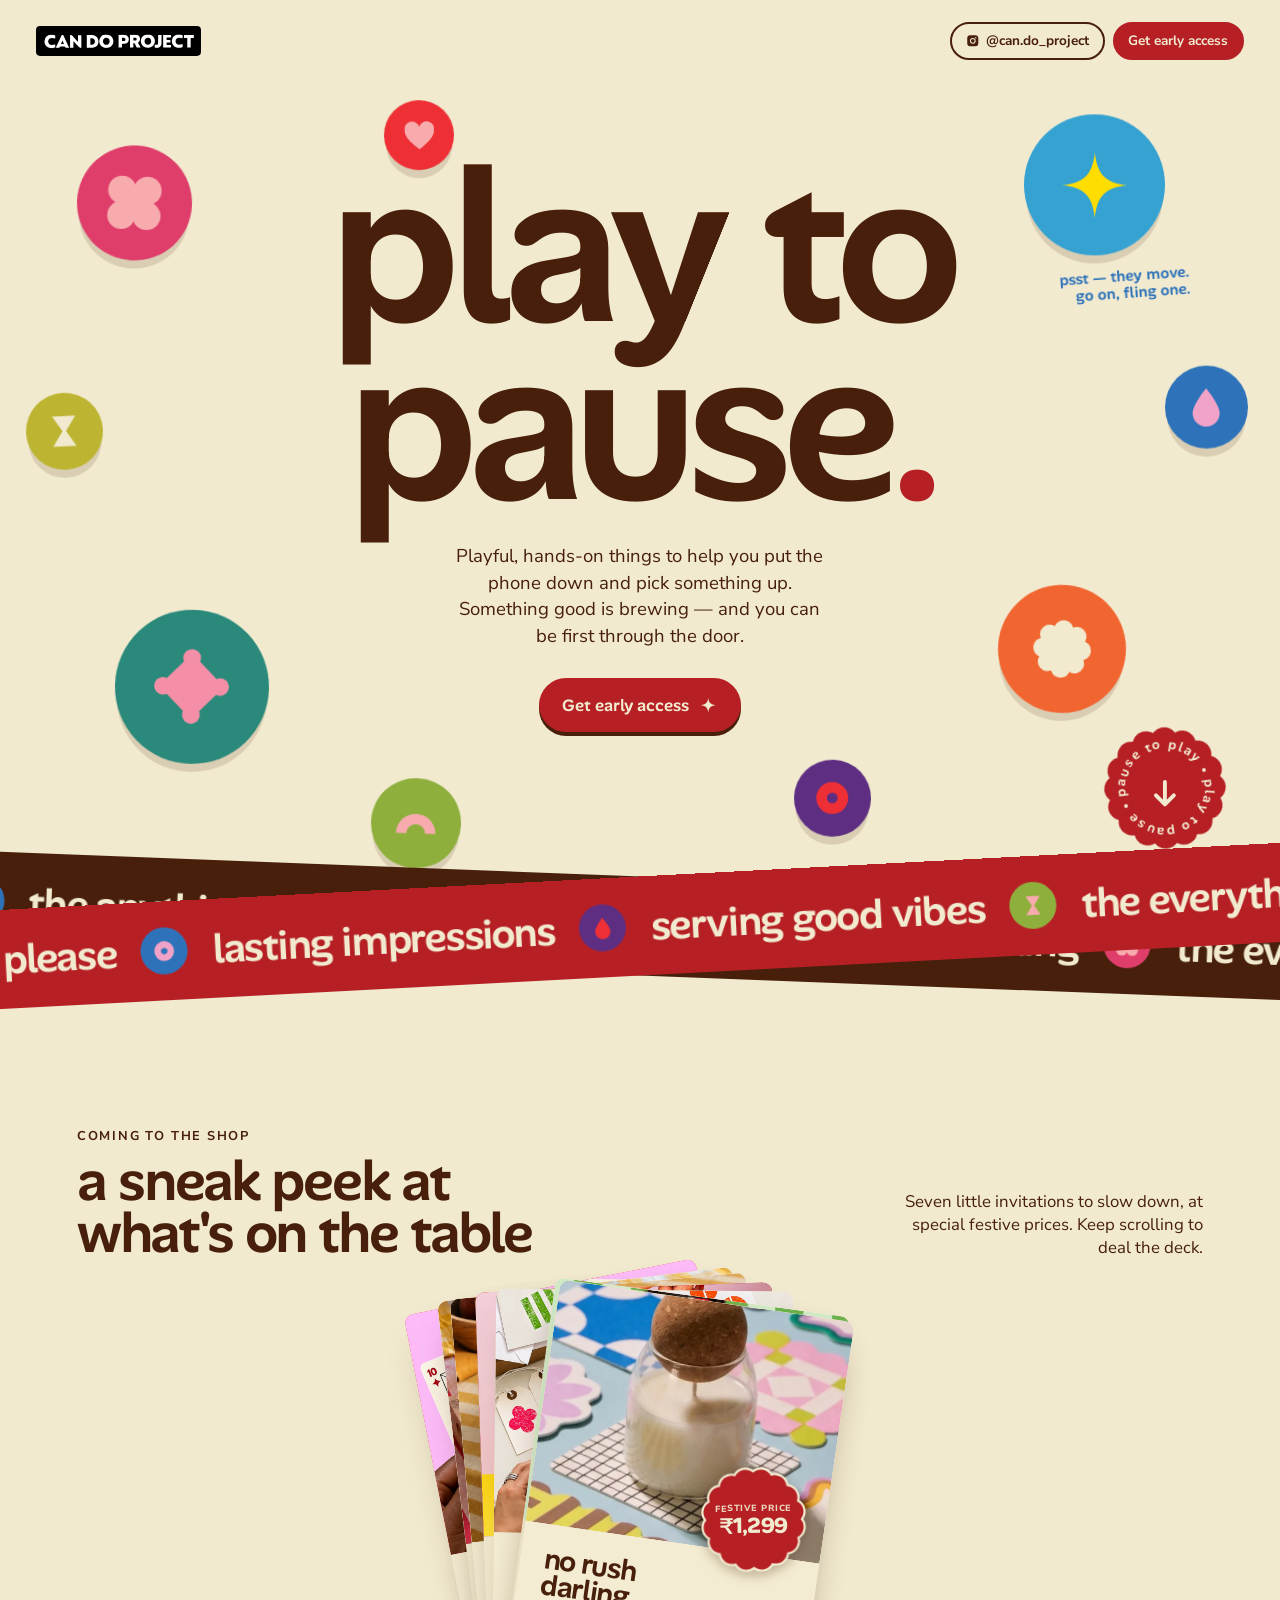
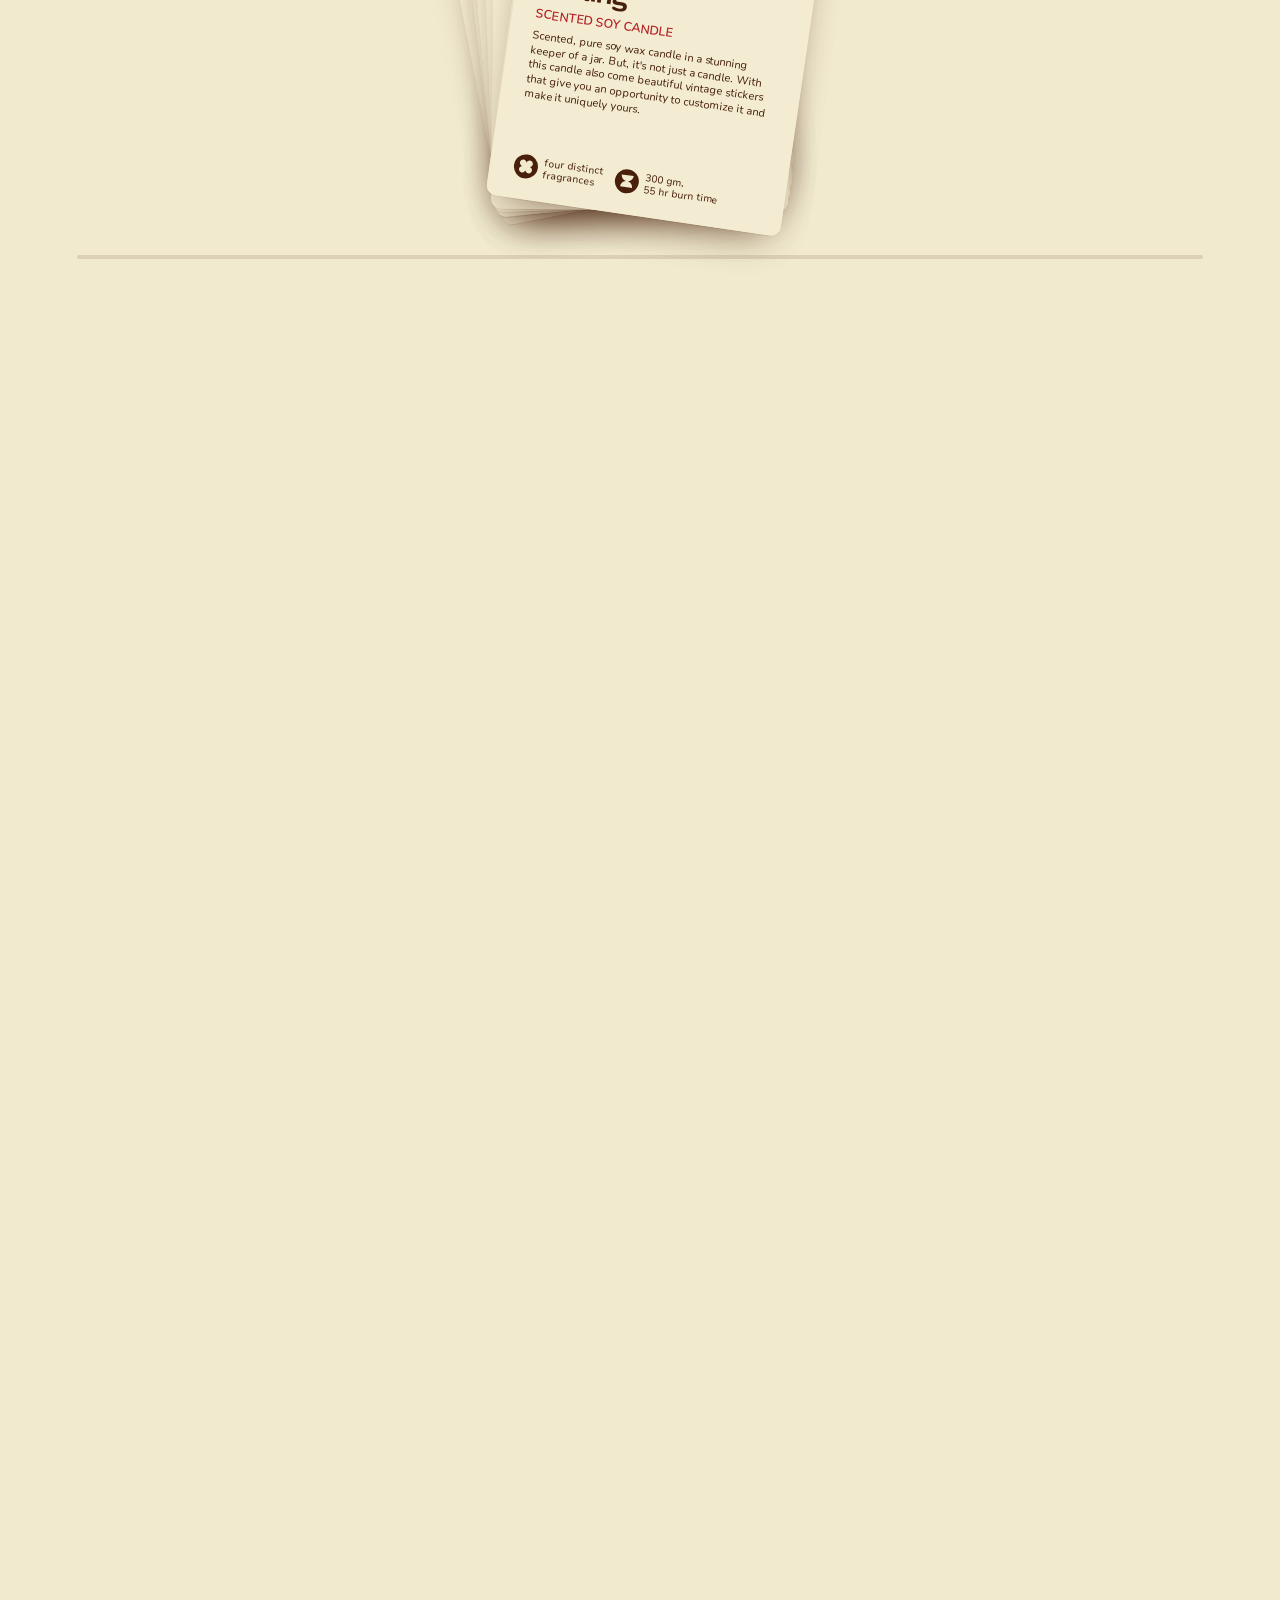
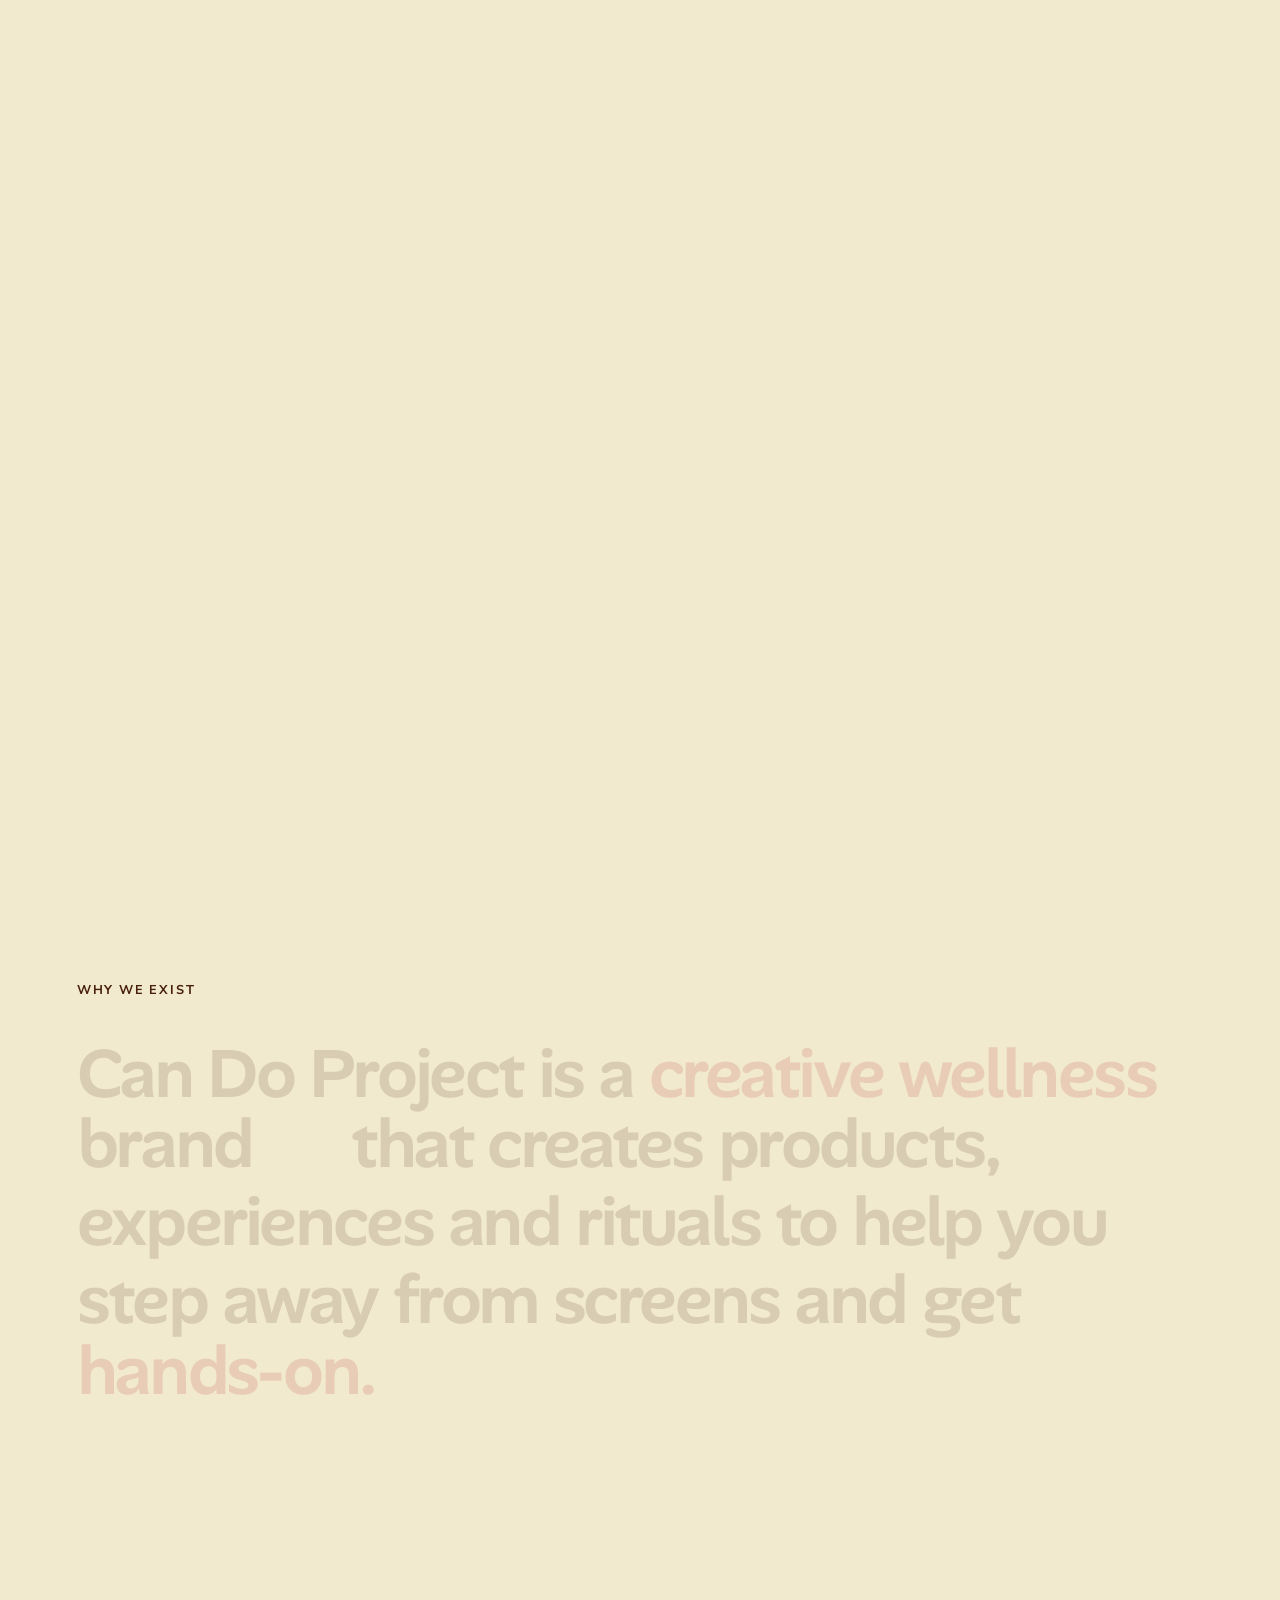
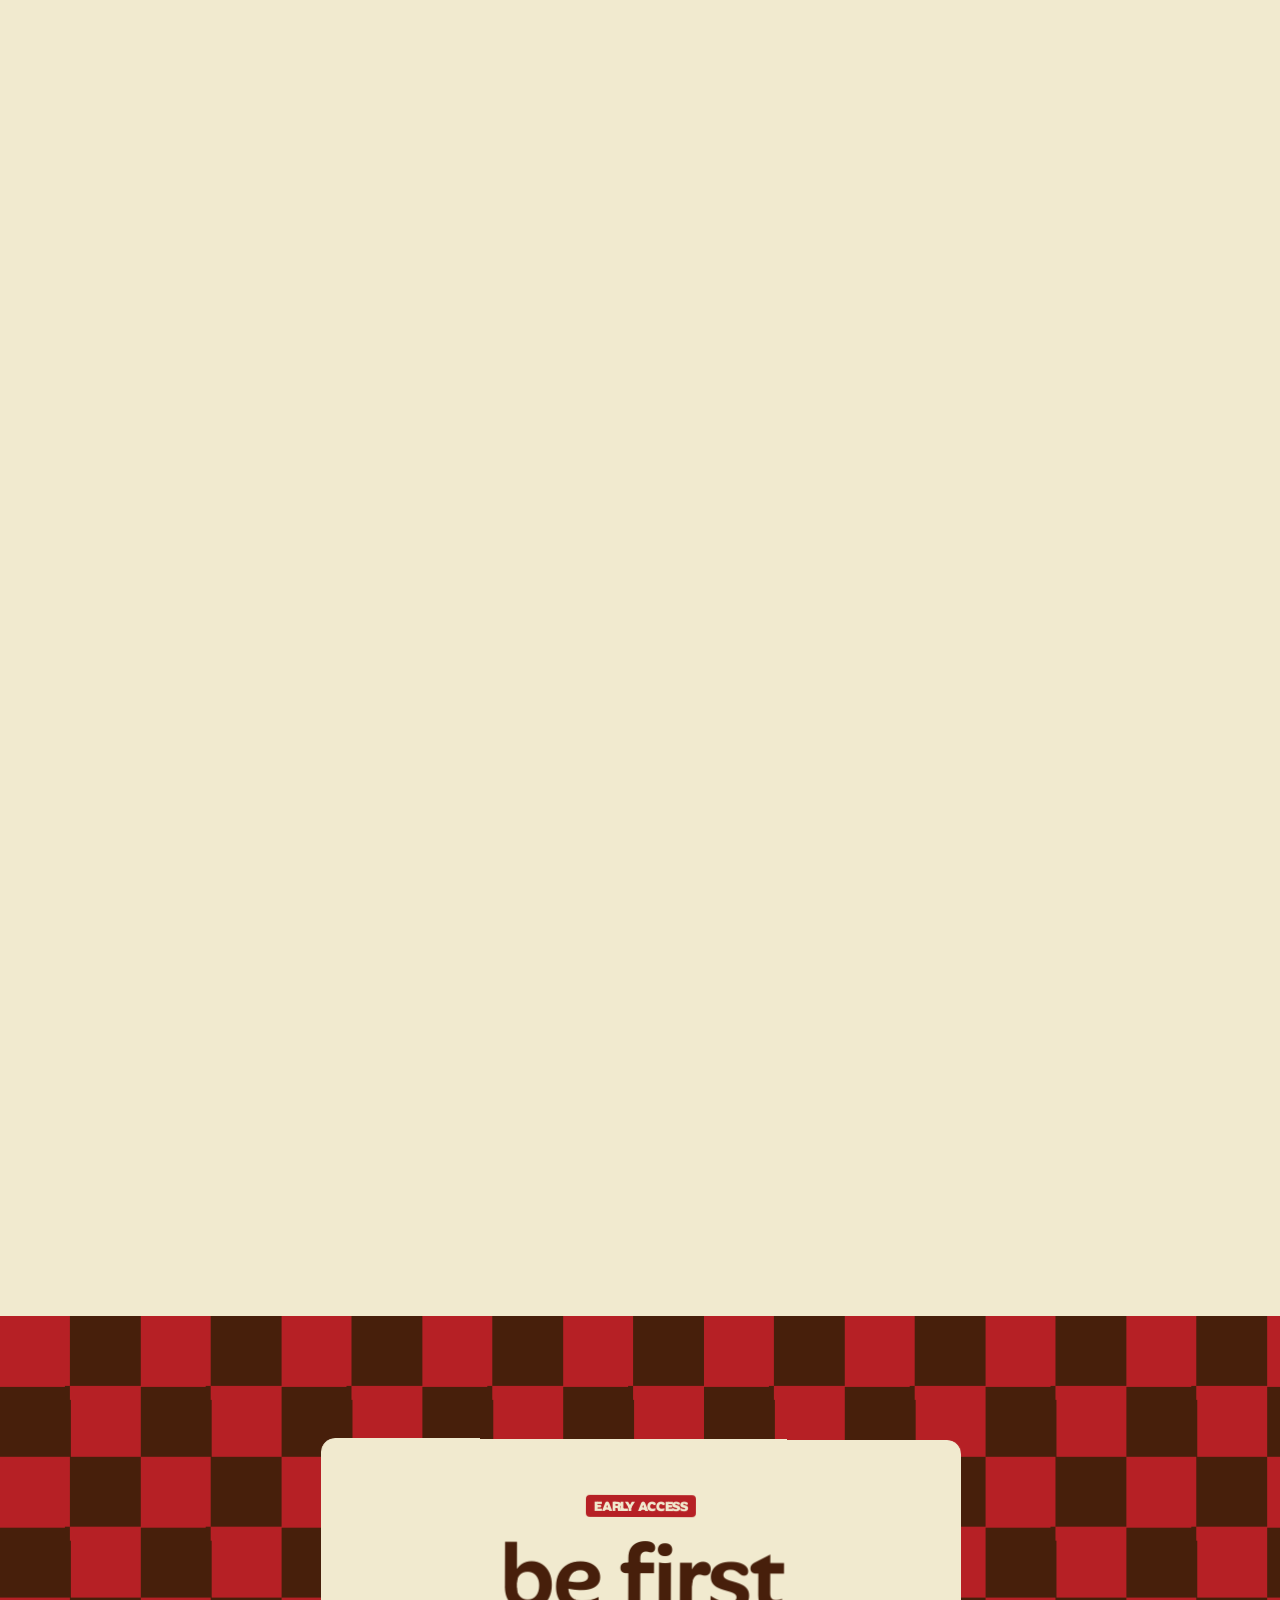
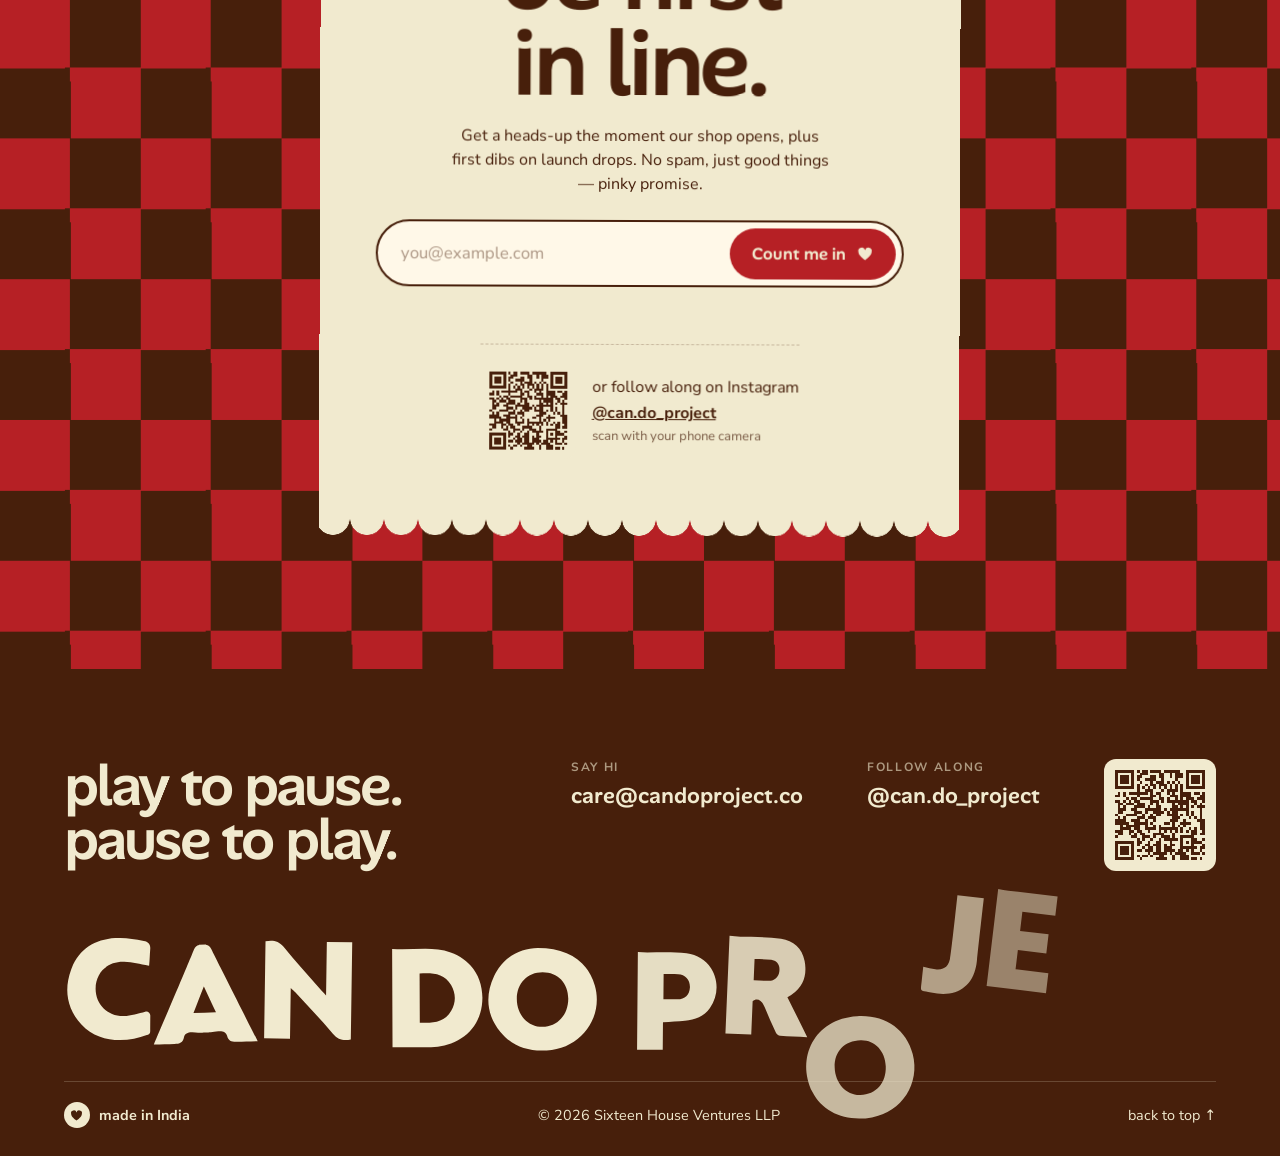
==== commit 1ae5ad99: "Use the catalog's icons and point labels on the cards The seven feature icons (stacked cards, flower" ====
--- a/index.html
+++ b/index.html
@@ -101,8 +101,8 @@
               <p class="easel__kind">Playing cards</p>
               <p class="easel__desc">A deck of playing cards with a little twist. With acrylic markers and 54 beautiful canvases to colour, doodle and make your own, you can turn this limited edition classic deck into something wonderfully one of a kind!</p>
               <ul class="easel__points">
-                <li><span class="coin"><svg class="icon"><use href="assets/icons.svg#i-bars"/></svg></span>52 playing cards + 2 jokers</li>
-                <li><span class="coin"><svg class="icon"><use href="assets/icons.svg#i-plus-flower"/></svg></span>kit includes acrylic markers</li>
+                <li><span class="coin"><svg class="icon"><use href="assets/icons.svg#i-cat-cards"/></svg></span><span>52 playing cards<br>+ 2 jokers</span></li>
+                <li><span class="coin"><svg class="icon"><use href="assets/icons.svg#i-cat-kit"/></svg></span><span>kit includes<br>acrylic markers</span></li>
               </ul>
             </div>
           </article>
@@ -115,8 +115,8 @@
               <p class="easel__kind">Paint your own tray</p>
               <p class="easel__desc">Your tray, your very own way! A wooden tray with fun rotating beads that you can paint any way you want. Are you ready to serve some goodness?</p>
               <ul class="easel__points">
-                <li><span class="coin"><svg class="icon"><use href="assets/icons.svg#i-heart"/></svg></span>crafted by skilled hands</li>
-                <li><span class="coin"><svg class="icon"><use href="assets/icons.svg#i-plus-flower"/></svg></span>kit includes paints and paint brush</li>
+                <li><span class="coin"><svg class="icon"><use href="assets/icons.svg#i-cat-heart"/></svg></span><span>crafted by<br>skilled hands</span></li>
+                <li><span class="coin"><svg class="icon"><use href="assets/icons.svg#i-cat-kit"/></svg></span><span>kit includes paints<br>and paint brush</span></li>
               </ul>
             </div>
           </article>
@@ -129,8 +129,8 @@
               <p class="easel__kind">Paint your own truck</p>
               <p class="easel__desc">Your very own truck, ready for a personality of its own. Paint it your way, then load it up with little things you love.</p>
               <ul class="easel__points">
-                <li><span class="coin"><svg class="icon"><use href="assets/icons.svg#i-heart"/></svg></span>crafted by skilled hands</li>
-                <li><span class="coin"><svg class="icon"><use href="assets/icons.svg#i-plus-flower"/></svg></span>kit includes paints and paint brush</li>
+                <li><span class="coin"><svg class="icon"><use href="assets/icons.svg#i-cat-heart"/></svg></span><span>crafted by<br>skilled hands</span></li>
+                <li><span class="coin"><svg class="icon"><use href="assets/icons.svg#i-cat-kit"/></svg></span><span>kit includes paints<br>and paint brush</span></li>
               </ul>
             </div>
           </article>
@@ -143,8 +143,8 @@
               <p class="easel__kind">Prompted journal</p>
               <p class="easel__desc">Write. Scribble. Cross things out. Draw something questionable. Make a list you'll probably ignore. This isn't a journal you complete in order. Start anywhere. Skip around. Repeat your favourites. Ignore the rest until you need them.</p>
               <ul class="easel__points">
-                <li><span class="coin"><svg class="icon"><use href="assets/icons.svg#i-arch"/></svg></span>120+ pages with prompts</li>
-                <li><span class="coin"><svg class="icon"><use href="assets/icons.svg#i-plus-flower"/></svg></span>includes sticker sheet</li>
+                <li><span class="coin"><svg class="icon"><use href="assets/icons.svg#i-cat-cards"/></svg></span><span>120+ pages<br>with prompts</span></li>
+                <li><span class="coin"><svg class="icon"><use href="assets/icons.svg#i-cat-kit"/></svg></span><span>includes<br>sticker sheet</span></li>
               </ul>
             </div>
           </article>
@@ -157,9 +157,9 @@
               <p class="easel__kind">Hand block your greeting cards</p>
               <p class="easel__desc">Pick a block. Add some paint. Press it down and see what happens. Mix, match, and make each card uniquely yours.</p>
               <ul class="easel__points">
-                <li><span class="coin"><svg class="icon"><use href="assets/icons.svg#i-peanut"/></svg></span>crafted from jamun wood</li>
-                <li><span class="coin"><svg class="icon"><use href="assets/icons.svg#i-plus-flower"/></svg></span>kit includes paints and paint brush</li>
-                <li><span class="coin"><svg class="icon"><use href="assets/icons.svg#i-split"/></svg></span>5 greeting cards + envelopes</li>
+                <li><span class="coin"><svg class="icon"><use href="assets/icons.svg#i-cat-wood"/></svg></span><span>crafted from<br>jamun wood</span></li>
+                <li><span class="coin"><svg class="icon"><use href="assets/icons.svg#i-cat-kit"/></svg></span><span>kit includes paints<br>and paint brush</span></li>
+                <li><span class="coin"><svg class="icon"><use href="assets/icons.svg#i-cat-stickers"/></svg></span><span>5 greeting cards<br>+ envelopes</span></li>
               </ul>
             </div>
           </article>
@@ -172,8 +172,8 @@
               <p class="easel__kind">Everyday canvas tote</p>
               <p class="easel__desc">A tote that almost fits everything! Make it unapologetically yours with fun press-on stickers to colour in, because no two totes should ever look alike. Comfy, customizable, and ready to go wherever you do.</p>
               <ul class="easel__points">
-                <li><span class="coin"><svg class="icon"><use href="assets/icons.svg#i-squiggle-block"/></svg></span>press-on stickers included</li>
-                <li><span class="coin"><svg class="icon"><use href="assets/icons.svg#i-plus-flower"/></svg></span>acrylic markers inside</li>
+                <li><span class="coin"><svg class="icon"><use href="assets/icons.svg#i-cat-stickers"/></svg></span><span>press-on<br>stickers included</span></li>
+                <li><span class="coin"><svg class="icon"><use href="assets/icons.svg#i-cat-kit"/></svg></span><span>acrylic markers<br>inside</span></li>
               </ul>
             </div>
           </article>
@@ -186,8 +186,8 @@
               <p class="easel__kind">Scented soy candle</p>
               <p class="easel__desc">Scented, pure soy wax candle in a stunning keeper of a jar. But, it's not just a candle. With this candle also come beautiful vintage stickers that give you an opportunity to customize it and make it uniquely yours.</p>
               <ul class="easel__points">
-                <li><span class="coin"><svg class="icon"><use href="assets/icons.svg#i-quatrefoil"/></svg></span>four distinct fragrances</li>
-                <li><span class="coin"><svg class="icon"><use href="assets/icons.svg#i-hourglass"/></svg></span>300 gm, 55 hr burn time</li>
+                <li><span class="coin"><svg class="icon"><use href="assets/icons.svg#i-cat-quatrefoil"/></svg></span><span>four distinct<br>fragrances</span></li>
+                <li><span class="coin"><svg class="icon"><use href="assets/icons.svg#i-cat-hourglass"/></svg></span><span>300 gm,<br>55 hr burn time</span></li>
               </ul>
             </div>
           </article>
--- a/style.css
+++ b/style.css
@@ -256,11 +256,14 @@
 }
 .easel__points {
   margin: auto 0 0; padding: 0; list-style: none;
-  display: grid; grid-template-columns: 1fr 1fr; gap: 0.9em 6%;
+  display: grid; grid-template-columns: auto 1fr; gap: 0.9em 5%;
   font-size: calc(var(--w) * 0.034); line-height: 1.2;
 }
 .easel__points li { display: flex; align-items: center; gap: 0.6em; }
 .easel__points .coin { --bg: var(--c); --fg: var(--beige); width: 2.4em; }
+/* the catalog's flower is wider than the usual 58% icon box; overflow: visible also lifts
+   the grid min-size floor, so reset it or the coin grows tall */
+.easel__points .icon { overflow: visible; min-width: 0; min-height: 0; }
 
 /* festive price: a scalloped sticker slapped across the photo's bottom edge */
 .easel { position: relative; }
